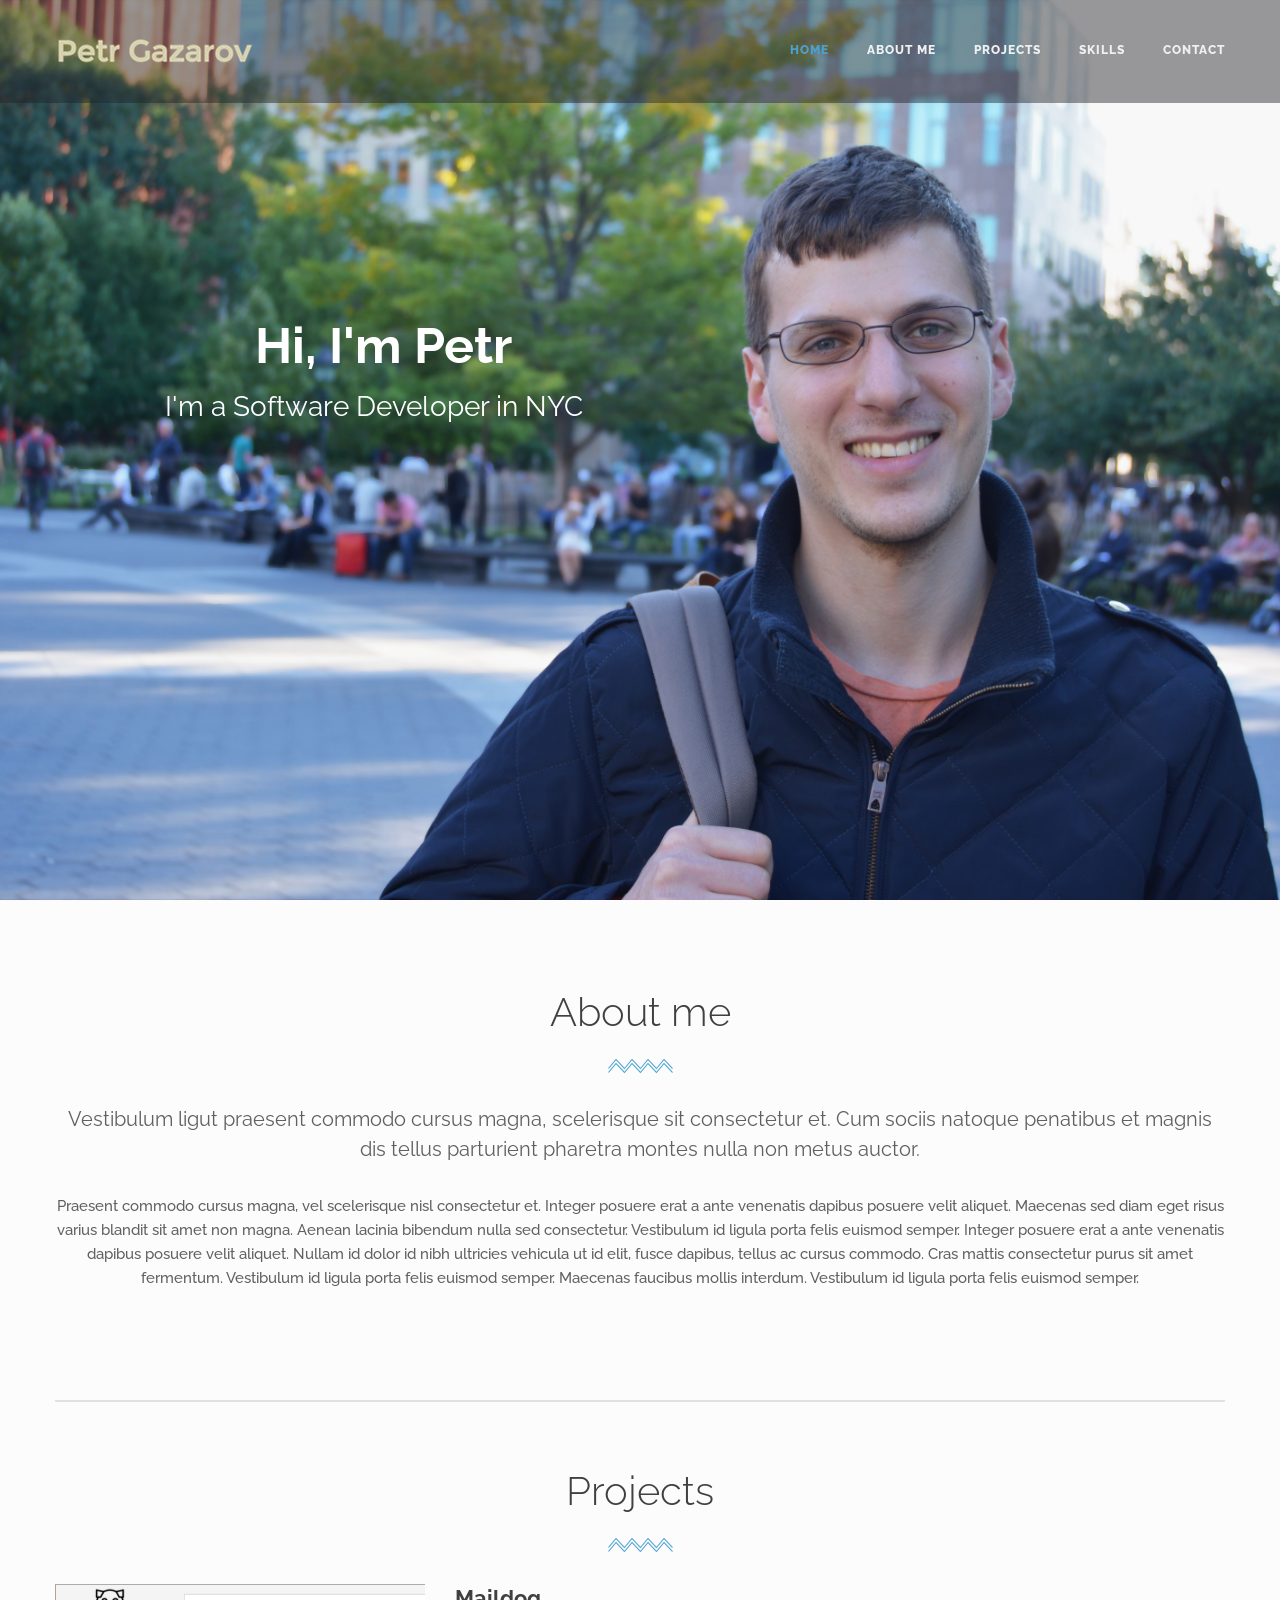
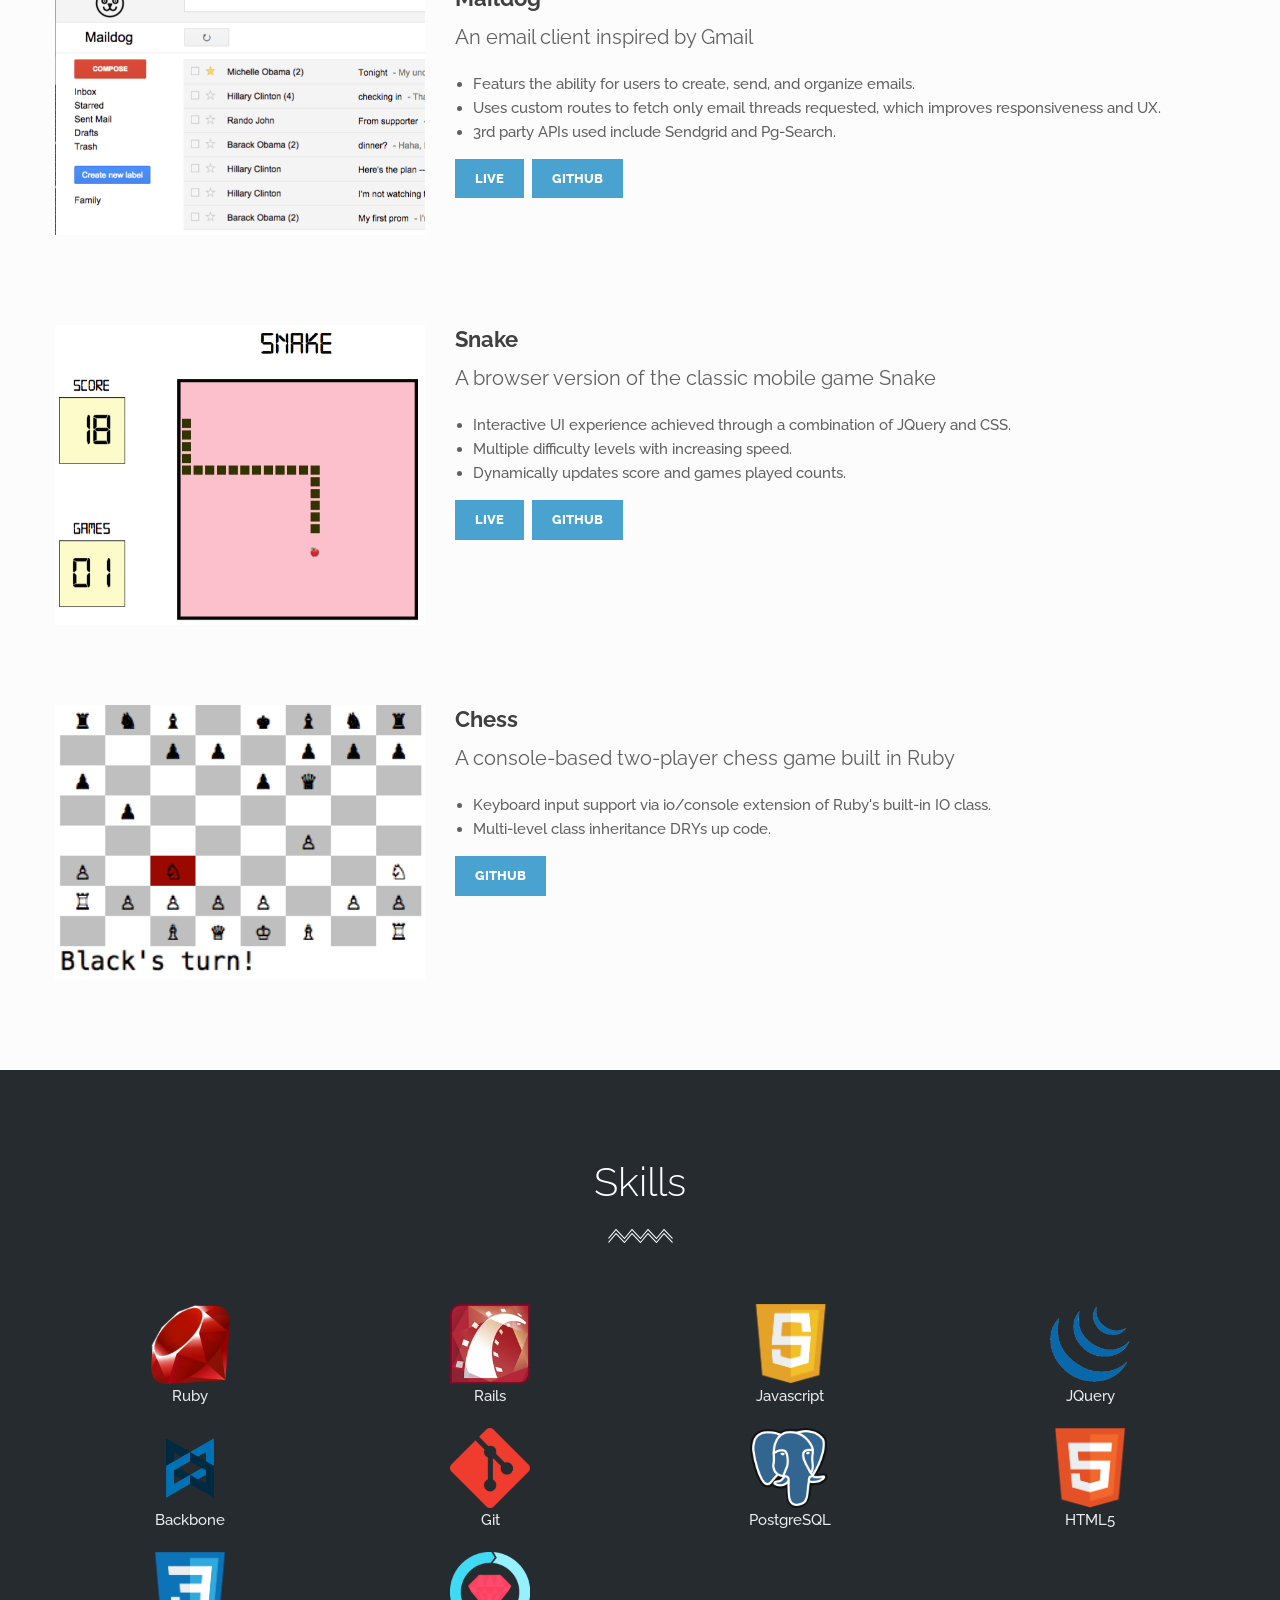
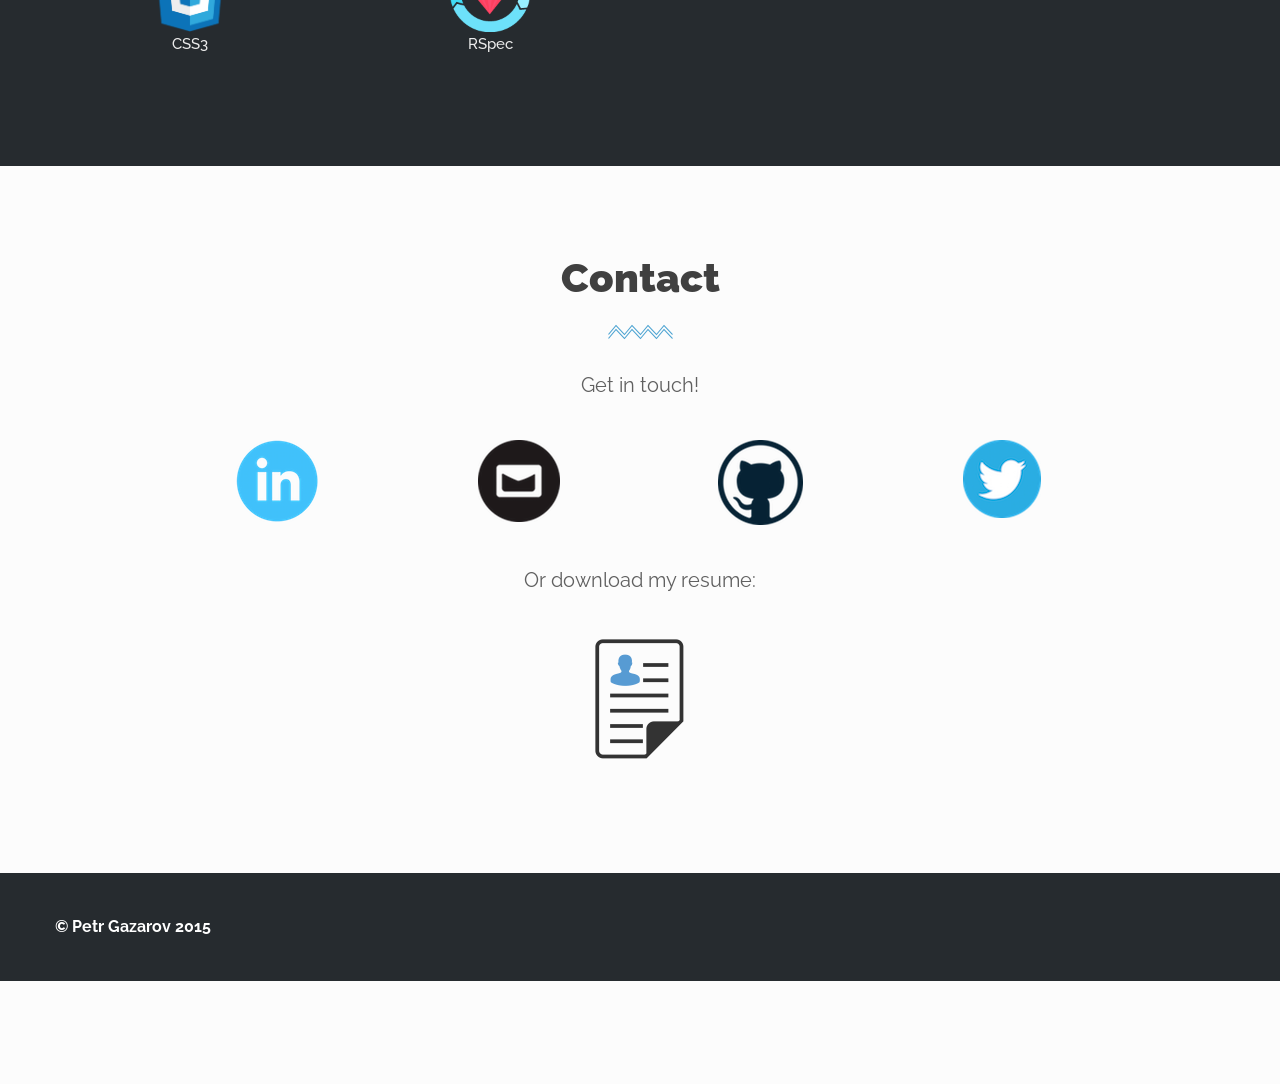
==== index.html @ 6b069b45 "add maildog screenshot" ====
<!DOCTYPE html>
<html lang="en">
<head>
<meta charset="utf-8">
<meta name="viewport" content="width=device-width, initial-scale=1.0">
<meta name="description" content="">
<meta name="author" content="">
<title>Petr Gazarov | Software Developer</title>
<!-- Bootstrap core CSS -->
<link href="style/css/bootstrap.min.css" rel="stylesheet">
<link href="style/css/plugins.css" rel="stylesheet">
<link href="style.css" rel="stylesheet">
<link href="style/css/color/blue.css" rel="stylesheet">
<link href='http://fonts.googleapis.com/css?family=Raleway:400,300,500,600,700,800,900' rel='stylesheet' type='text/css'>
<link href="style/type/icons.css" rel="stylesheet">

<link rel="icon" href="data:;base64,=">
<!-- HTML5 shim and Respond.js for IE8 support of HTML5 elements and media queries -->
<!-- WARNING: Respond.js doesn't work if you view the page via file:// -->
<!--[if lt IE 9]>
<script src="https://oss.maxcdn.com/html5shiv/3.7.2/html5shiv.min.js"></script>
<script src="https://oss.maxcdn.com/respond/1.4.2/respond.min.js"></script>
<![endif]-->
</head>
<body class="onepage">
<div class="body-wrapper">
  <nav class="yamm navbar navbar-default default" role="navigation">
    <div class="container">
      <div class="navbar-header">
        <div class="basic-wrapper"> <a class="btn responsive-menu" data-toggle="collapse" data-target=".navbar-collapse"><i></i></a>
          <div class="navbar-brand"> <a href="index.html"><img src="style/images/Petr-Gazarov-logo-3.png" alt="" data-src="style/images/Petr-Gazarov-logo-3.png" data-ret="style/images/logo@2x.png" class="retina" /></a></div>
        </div>
        <!-- /.basic-wrapper -->
      </div>
      <!-- /.navbar-header -->
      <div class="collapse navbar-collapse">
        <ul class="nav navbar-nav">
          <li class="current"><a href="#home">Home</a></li>
          <li><a href="#about">About me</a></li>
          <li><a href="#projects">Projects</a></li>
          <li><a href="#skills">Skills</a></li>
          <li><a href="#contact">Contact</a></li>
        </ul>
        <!-- /.navbar-nav -->
      </div>
      <!-- /.navbar-collapse -->
    </div>
    <!-- /.container -->
  </nav>
  <!-- /.navbar -->

  <section id="home">
    <div class="light-wrapper">
	    <div class="tp-fullscreen-container revolution">
	      <div class="tp-fullscreen">
	        <ul>
	          <li data-transition="fade"> <img src="style/images/petr-nocrop.jpg"  alt="" data-bgposition="center top" data-bgfit="cover" data-bgrepeat="no-repeat" />
	            <h1 class="tp-caption main-title sfl petr-name" data-x="200" data-y="243" data-speed="600" data-start="500" data-endspeed="100" data-easing="Sine.easeOut">Hi, I'm Petr</h1>
	            <div class="tp-caption lead sfl text-center petr-software-developer" data-x="110" data-y="317" data-speed="600" data-start="1000" data-endspeed="100" data-easing="Sine.easeOut">I'm a Software Developer in NYC</div>
	          </li>
          </li>

	        </ul>
	        <div class="tp-bannertimer tp-bottom"></div>
	      </div>
	      <!-- /.tp-fullscreen-container -->
	    </div>
	    <!-- /.revolution -->
	  </div>
	  <!--/.light-wrapper -->
  </section>
  <!--/#home -->

  <section id="about">
    <div class="light-wrapper">
      <div class="container inner">
        <h3 class="main-title text-center">About me</h3>

        <!-- <div class="row"> -->
          <!-- <div class="col-sm-3">
            <figure><img src="style/images/art/ceo.jpg" alt="" /></figure>
          </div> -->
          <!-- /column -->
          <!-- <div class="col-sm-9 petr-about"> -->
            <p class="lead text-center"> Vestibulum ligut praesent commodo cursus magna, scelerisque  sit consectetur et. Cum sociis natoque penatibus et magnis dis tellus parturient pharetra montes nulla non metus auctor.</p>
            <div class="divide10"></div>
            <p class='text-center'>Praesent commodo cursus magna, vel scelerisque nisl consectetur et. Integer posuere erat a ante venenatis dapibus posuere velit aliquet. Maecenas sed diam eget risus varius blandit sit amet non magna. Aenean lacinia bibendum nulla sed consectetur. Vestibulum id ligula porta felis euismod semper. Integer posuere erat a ante venenatis dapibus posuere velit aliquet. Nullam id dolor id nibh ultricies vehicula ut id elit, fusce dapibus, tellus ac cursus commodo. Cras mattis consectetur purus sit amet fermentum. Vestibulum id ligula porta felis euismod semper. Maecenas faucibus mollis interdum. Vestibulum id ligula porta felis euismod semper.</p>
          <!-- </div> -->
          <!-- /column -->
        <!-- </div> -->
        <!-- /.row -->
        <div class="clearfix"></div>
        <hr class='after-about-separator'/>
      </div>
      <!--/.container -->
    </div>
    <!--/.light-wrapper -->
  </section>
  <!--/#about -->

  <section id="projects">
    <div class="light-wrapper">
      <div class="container inner less-top-padding-container">
        <h3 class="main-title text-center ">Projects</h3>

        <div class="light-wrapper">
          <div class="container inner projects-contents">
            <div class="row">
              <div class="col-sm-4">
                <figure><img src="style/images/maildog.png" alt="" /> </figure>
              </div>
              <!-- /column -->
              <div class="col-sm-8">
                <h2>Maildog</h2>
                <p class='lead'>An email client inspired by Gmail</p>
                <ul>
                  <li>Featurs the ability for users to create, send, and organize emails.</li>
                  <li>Uses custom routes to fetch only email threads requested, which improves responsiveness and UX.</li>
                  <li>3rd party APIs used include Sendgrid and Pg-Search.</li>
                </ul>
                <a href="http://www.maildog.xyz/" class="btn live-github-button">Live</a>
                <a href="https://github.com/petrgazarov/Maildog" class="btn live-github-button">Github</a>
              </div>
            </div>
              <!-- /column -->
            </div>
            <!-- /.row -->
            <div class="row">
              <div class="col-sm-4">
                <figure><img src="style/images/snake.png" alt="" /> </figure>
              </div>
              <!-- /column -->
              <div class="col-sm-8">
                <h2>Snake</h2>
                <p class='lead'>A browser version of the classic mobile game Snake</p>
                <ul>
                  <li>Interactive UI experience achieved through a combination of JQuery and CSS.</li>
                  <li>Multiple difficulty levels with increasing speed.</li>
                  <li>Dynamically updates score and games played counts.</li>
                </ul>
                <a href="http://petrgazarov.github.io/Snake/" class="btn">Live</a>
              <a href="http://petrgazarov/Snake" class="btn">Github</a>
             </div>
              <!-- /column -->
           </div>
            <!-- /.row -->
            <div class="divide80"></div>

            <div class="row">
              <div class="col-sm-4">
                <figure><img src="style/images/chess-focus.png" alt="" /></figure>
              </div>
              <!-- /column -->
              <div class="col-sm-8">
                <h2>Chess</h2>
                <p class='lead'>A console-based two-player chess game built in Ruby</p>
                <ul>
                  <li>Keyboard input support via io/console extension of Ruby's built-in IO class.</li>
                  <li>Multi-level class inheritance DRYs up code.</li>
                </ul>
                <a href="https://github.com/petrgazarov/Chess" class="btn">Github</a> </div>
              <!-- /column -->
            </div>
            <!-- /.row -->
          </div>
          <!-- /.container -->
        </div>
        <!-- /.dark-wrapper -->
      </div>
      <!--/.container -->
    </div>
    <!--/.light-wrapper -->
  </section>
  <!--/#services -->

  <div class="inverse-wrapper" id='skills'>
    <div class="container inner">
      <h3 class="main-title text-center">Skills</h3>
      <div class="divide30"></div>

        <div class="row text-center facts">
          <div class="col-sm-3 wow fadeIn" data-wow-duration="1s" data-wow-delay="0.1s">
            <i class="i-ruby"></i>
            <p>Ruby</p>
          </div>
          <!--/column -->
          <div class="col-sm-3 wow fadeIn" data-wow-duration="1s" data-wow-delay="0.1s">
            <i class="i-rails"></i>
            <p>Rails</p>
          </div>
          <!--/column -->
          <div class="col-sm-3 wow fadeIn" data-wow-duration="1s" data-wow-delay="0.1s">
            <i class="i-javascript"></i>
            <p>Javascript</p>
          </div>
          <!--/column -->
          <div class="col-sm-3 wow fadeIn" data-wow-duration="1s" data-wow-delay="0.1s">
            <i class="i-jquery"></i>
            <p>JQuery</p>
          </div>
          <!--/column -->
          <div class="col-sm-3 wow fadeIn" data-wow-duration="1s" data-wow-delay="0.3s">
            <i class="i-backbone"></i>
            <p>Backbone</p>
          </div>
          <!--/column -->
          <div class="col-sm-3 wow fadeIn" data-wow-duration="1s" data-wow-delay="0.3s">
            <i class="i-git"></i>
            <p>Git</p>
          </div>
          <!--/column -->
          <div class="col-sm-3 wow fadeIn" data-wow-duration="1s" data-wow-delay="0.3s">
            <i class="i-postgresql"></i>
            <p>PostgreSQL</p>
          </div>
          <!--/column -->
          <div class="col-sm-3 wow fadeIn" data-wow-duration="1s" data-wow-delay="0.3s">
            <i class="i-html5"></i>
            <p>HTML5</p>
          </div>
          <!--/column -->
          <div class="col-sm-3 wow fadeIn" data-wow-duration="1s" data-wow-delay="0.4s">
            <i class="i-css"></i>
            <p>CSS3</p>
          </div>
          <!--/column -->
          <div class="col-sm-3 wow fadeIn" data-wow-duration="1s" data-wow-delay="0.4s">
            <i class="i-rspec"></i>
            <p>RSpec</p>
          </div>
          <!--/column -->
        </div>
        <!--/.row -->
      </div>
    </div>
  </div>

  <section id="contact">
    <div class="light-wrapper">
      <div class="container inner">
        <div class="thin">
          <h3 class="main-title text-center"><strong>Contact</h3>
          <p class="lead text-center">Get in touch!</p>
          <div class="divide20"></div>
          <div class="row text-center text-boxes">
            <div class="col-sm-3 wow fadeInUp" data-wow-duration="1s" data-wow-delay="0.1s">
              <div class="icon bm20 petr-contact-icon"><a href='https://www.linkedin.com/pub/petr-gazarov/71/2a2/550'> <img src="style/images/linkedin.png" data-src="style/images/linkedin.png" data-ret="style/images/linkedin.png" class="retina" alt="" /> </a></div>
            </div>
            <!--/column -->
            <div class="col-sm-3 wow fadeInUp" data-wow-duration="1s" data-wow-delay="0.2s">
              <div class="icon bm20 petr-contact-icon"><a href='mailto:petrgazarov@gmail.com'> <img src="style/images/email.png" data-src="style/images/email.png" data-ret="style/images/email.png" class="retina" alt="" /> </a></div>
            </div>
            <!--/column -->
            <div class="col-sm-3 wow fadeInUp" data-wow-duration="1s" data-wow-delay="0.3s">
              <div class="icon bm20 petr-contact-icon"><a href='https://github.com/petrgazarov'> <img src="style/images/github.png" data-src="style/images/github.png" data-ret="style/images/github.png" class="retina" alt="" /> </a></div>
            </div>
            <!--/column -->
            <div class="col-sm-3 wow fadeInUp" data-wow-duration="1s" data-wow-delay="0.4s">
              <div class="icon bm20 petr-contact-icon"><a href='https://twitter.com/PetrGazarov'> <img src="style/images/twitter.png" data-src="style/images/twitter.png" data-ret="style/images/twitter.png" class="retina" alt="" /> </a></div>
            </div>
            <!--/column -->
          </div>
          <!--/.steps -->
          <div class="divide20"></div>
          <p class="lead text-center">Or download my resume:</p>
          <div class="divide20"></div>
          <div class="text-center wow fadeInUp" data-wow-duration="1s" data-wow-delay="0.5s">
            <div class="icon bm20 petr-contact-icon"> <img src="style/images/resume-icon.png" data-src="style/images/resume-icon.png" data-ret="style/images/resume-icon.png" class="retina" alt="" /> </div>
          </div>
       </div>
    </div>
    <!--/.light-wrapper -->
  </section>
  <!--/#contact -->
  <footer class="footer inverse-wrapper">
    <div class="container inner petr-footer">
      <h4>© Petr Gazarov 2015</h4
      <!-- .container -->
    </div>
    <!-- .sub-footer -->
  </footer>
  <!-- /footer -->



</div>
<!--/.body-wrapper -->
<script src="style/js/jquery.min.js"></script>
<script src="style/js/bootstrap.min.js"></script>
<script src="style/js/plugins.js"></script>
<script src="style/js/jquery.themepunch.tools.min.js"></script>
<script src="style/js/scripts.js"></script>
</body>
</html>
---- style.css ----
/*-------------------------------------------------------------------------------------
Theme Name:	Kwoon
Theme URI: 	http://themes.iki-bir.com/kwoon
Version:	1.2.1
Author:		elemis
-------------------------------------------------------------------------------------*/
/*-------------------------------------------------------------------------------------
[TABLE OF CONTENTS]

	00. RESET
	01. GENERAL
	02. BUTTON
	03. HEADER
	04. MEGA MENU
	05. STICKY NAVBAR
	06. BOXES
	07. REVOLUTION SLIDER
	08. STEPS
	09. FEATURES
	10. FACTS
	11. PROCESS
	12. OWL CAROUSEL
	13. BLOG
	14. WIDGETS
	15. TESTIMONIALS
	16. PORTFOLIO
	17. THUMBNAIL OVERLAY
	18. BASIC GALLERY
	19. PRICING & TABLES
	20. PROGRESS BAR
	21. TABS
	22. ACCORDION / TOGGLE
	23. TOOLTIP
	24. PARALLAX
	25. FORMS
	26. COMMENTS
	27. MAILCHIMP / NEWSLETTER
	28. SOCIAL ICONS
	29. MODAL
	30. COUNTDOWN
	31. FANCYBOX
	32. DIVIDERS
	33. FONT ICON PAGES
	34. RESPONSIVE

	font-family: 'Raleway', sans-serif;
	text: #606060
	hover: #4aa2d1
	headings: #404040
	meta: #9a9a9a
	light-wrapper background: #fcfcfc
	dark-wrapper background: #f3f3f3
	inverse-wrapper background: #262b2f

-------------------------------------------------------------------------------------*/
/*-----------------------------------------------------------------------------------*/
/*	00. RESET
/*-----------------------------------------------------------------------------------*/
*,
*:before,
*:after {
    -webkit-box-sizing: border-box;
    -moz-box-sizing: border-box;
    box-sizing: border-box;
}
:focus {
    outline: 0 !important
}
.fit-vids-style {
    display: none
}
figure {
    margin: 0;
    padding: 0;
}
figure img {
    height: auto;
    width: 100%;
    max-width: 100%;
}
iframe {
    border: none
}
::selection {
    background: #fefac7; /* Safari */
    color: #2f2f2f;
}
::-moz-selection {
    background: #fefac7; /* Firefox */
    color: #2f2f2f;
}
@-webkit-keyframes rotation {
	from {
	    -webkit-transform: rotate(0deg)
	}
	to {
	    -webkit-transform: rotate(359deg)
	}
}
@-moz-keyframes rotation {
	from {
	    -moz-transform: rotate(0deg)
	}
	to {
	    -moz-transform: rotate(359deg)
	}
}
@-o-keyframes rotation {
	from {
	    -o-transform: rotate(0deg)
	}
	to {
	    -o-transform: rotate(359deg)
	}
}
@keyframes rotation {
	from {
	    transform: rotate(0deg)
	}
	to {
	    transform: rotate(359deg)
	}
}
#preloader {
    position: fixed;
    top: 0;
    left: 0;
    right: 0;
    bottom: 0;
    background-color: #FFF;
    z-index: 9999999;
}
#status {
    width: 40px;
    height: 40px;
    position: absolute;
    left: 50%;
    top: 50%;
    margin: -20px 0 0 -20px;
}
.spinner {
    height: 40px;
    width: 40px;
    position: relative;
    -webkit-animation: rotation .8s infinite linear;
    -moz-animation: rotation .8s infinite linear;
    -o-animation: rotation .8s infinite linear;
    animation: rotation .8s infinite linear;
    border-left: 3px solid rgba(74,162,209,.15);
    border-right: 3px solid rgba(74,162,209,.15);
    border-bottom: 3px solid rgba(74,162,209,.15);
    border-top: 3px solid rgba(74,162,209,.8);
    border-radius: 100%;
}
/*-----------------------------------------------------------------------------------*/
/*	01. GENERAL
/*-----------------------------------------------------------------------------------*/
body {
    overflow-x: hidden;
    font-size: 15px;
    font-weight: 500;
    -webkit-font-smoothing: antialiased;
    -moz-osx-font-smoothing: grayscale;
    -webkit-text-size-adjust: 100%;
    color: #606060;
    font-family: 'Raleway', sans-serif;
}
.container {
    padding-right: 0;
    padding-left: 0;
}
body,
li,
address {
    line-height: 24px
}
input,
button,
select,
textarea {
    font-family: inherit;
    font-size: 15px;
    font-weight: normal;
}
p {
    margin: 0 0 20px
}
a {
    color: #4aa2d1;
    transition: all 200ms ease-in;
}
a:hover,
a:focus {
    color: #141618;
    text-decoration: none;
}
.nocolor {
    color: #606060
}
.nocolor:hover {
    color: #4aa2d1
}
h1,
h2,
h3,
h4,
h5,
h6 {
    font-family: inherit;
    margin-top: 0;
    color: #404040;
    margin-bottom: 10px;
    font-weight: 700;
}
h2 {
    font-size: 22px;
    line-height: 28px;
}
h3 {
    font-size: 18px
}
h4 {
    font-size: 16px
}
h5 {
    font-size: 14px;
    line-height: 18px;
}
.post-title a {
    color: #434343
}
.post-title a:hover {
    color: #4aa2d1
}
h1.post-title,
h2.post-title {
    font-size: 20px;
    line-height: 26px;
}
.main-title {
    font-weight: 300;
    font-size: 40px;
    margin-bottom: 30px;
    text-transform: none;
}
.main-title strong {
    font-weight: 900
}
.main-title.text-center:after {
    font-family: 'elemis';
    content: "\e600";
    display: block;
    color: #4aa2d1;
    font-size: 14px;
    margin-top: 25px;
    font-weight: normal;
}
.main-title.no-line:after {
    display: none !important
}
.secondary-title {
    font-size: 20px;
    font-weight: 800;
    margin-bottom: 20px;
}
.lead {
    font-size: 20px;
    line-height: 30px;
    font-weight: normal;
}
.page-title h1 {
    font-weight: 400;
    font-size: 30px;
    margin-bottom: 0;
}
.page-title h1.pull-left {
    margin-top: 6px
}
.page-title.bg {
	background: url(style/images/art/page-title.jpg) no-repeat center center;
    -webkit-background-size: cover;
    background-size: cover;
}
.inner {
    padding-top: 90px;
    padding-bottom: 90px;
}
.page-title .inner {
    padding-top: 40px;
    padding-bottom: 40px;
}
.light-wrapper,
body {
    background: #fcfcfc
}
.dark-wrapper {
    background: #f3f3f3
}
.inverse-wrapper {
    background: #262b2f;
    color: #ECECEC;
    position: relative;
}
.no-bg {
	background: none !important;
}
.inverse-wrapper h1,
.inverse-wrapper h2,
.inverse-wrapper h3,
.inverse-wrapper h4,
.inverse-wrapper h5,
.inverse-wrapper h6 {
    color: #FFF
}
.inverse-wrapper .main-title.text-center:after {
    color: inherit
}
ul {
    padding: 0 0 0 18px
}
ol {
    padding: 0 0 0 20px
}
ul,
ol {
    margin-bottom: 15px
}
ul.circled {
    padding: 0;
    list-style: none;
}
ul.circled li:before {
    content: '●';
    margin-right: 10px;
    font-weight: normal;
    vertical-align: top;
    display: inline-block;
    color: #4aa2d1;
    font-size: 11px;
}
hr {
    border: 0;
    padding: 0;
    margin: 0;
    border-bottom: 2px solid #e1e1e1;
    padding-top: 90px;
    margin-bottom: 90px;
}
.thin {
    width: 80%;
    margin: 0 auto;
}
.thin2 {
    width: 70%;
    margin: 0 auto;
}
.meta span:before {
    content: "|";
    padding: 0 10px;
}
.meta span:first-child:before {
    display: none
}
.meta,
.more {
    color: #9a9a9a;
    font-size: 12px;
    font-weight: 500;
    text-transform: uppercase;
}
.meta a,
.more {
    color: #9a9a9a;
    text-transform: uppercase;
}
.meta a:hover,
.more:hover {
    color: #4aa2d1
}
.meta.price {
	font-size: 16px;
	font-weight: 600;
}
.meta.price ins {
	text-decoration: none;
}
.meta.price del {
	color: #9a9a9a;
}
.more {
    display: inline-block;
    margin-bottom: 15px;
}
.more:after {
    content: "→";
    padding-left: 5px;
    display: inline-block;
}
.badge {
	background: #4aa2d1;
	width: 45px;
	height: 45px;
	max-width: 45px;
	max-height: 45px;
	border-radius: 100%;
	z-index: 3;
	display: table;
}
.badge span {
	vertical-align: middle;
	display: table-cell;
	text-transform: uppercase;
	font-size: 11px;
}
.item figure {
	position: relative;
}
.item figure .badge {
	position: absolute;
	top: 10px;
	right: 10px;
}
.badge.blue {
    background: #67b7d4
}
.badge.pink {
    background: #ef6578
}
.badge.green {
    background: #53cfc2
}
.badge.yellow {
    background: #f5ae56
}
.caption-overlay {
	position: relative;
}
.caption-overlay .caption {
	position: absolute;
	padding: 0;
	width: 100%;
	pointer-events: none;
}
.caption-overlay .caption.top-right {
	top: 20px;
	right: 20px;
}
.caption-overlay .caption.bottom-right {
	bottom: 10px;
	right: 20px;
	text-align: right;
}
.caption-overlay .caption.bottom-left {
	bottom: 10px;
	left: 20px;
}
.caption-overlay .caption.top-left {
	top: 20px;
	left: 20px;
}
.caption-overlay .caption.text-center {
	bottom: 50px;
	left: 0;
}
.caption-overlay .caption .btn {
	margin: 0;
}
.caption-overlay .caption .main-title {
	font-size: 21px;
	display: inline-block;
	margin: 0 0 10px 0;
}
.caption-overlay .caption .dark-layer {
	background: rgba(31,33,36,0.6);
    padding: 10px;
    color: #FFF;
}
.caption-overlay .caption .light-layer {
	background: rgba(255,255,255,0.8);
    padding: 10px;
    color: #404040
}
blockquote {
    border: 0;
    padding: 0;
    margin: 0;
    font-size: 15px;
    line-height: 26px;
    font-weight: normal;
}
blockquote.box {
    text-align: left
}
footer a {
    color: inherit
}
footer a:hover {
    color: #4aa2d1 !important
}
footer [class*="col-"] .widget {
    margin-top: 35px
}
footer [class*="col-"] .widget:first-child {
    margin-top: 0
}
footer ul.tag-list li a {
    color: #e3e3e3;
    background: #242426;
}
.contact-info {
    margin: 0;
    padding: 0;
    list-style: none;
}
.contact-info i {
    margin-right: 7px;
    color: #e3e3e3;
}
footer ul.circled li:before {
    color: #e3e3e3
}
.sub-footer {
    background: #21262a;
    padding: 35px 0;
}
.sub-footer p {
    padding: 0;
    margin: 3px 0 0 0;
}
#map {
    height: 400px
}
#map.small {
    height: 300px
}
.dropcap {
    font-weight: 800;
    display: block;
    float: left;
    font-size: 49px;
    padding: 0;
    margin: 0;
    margin: 12px 8px 0 0;
    text-transform: uppercase;
}
.label {
    padding: .3em .65em .3em .65em;
    text-transform: uppercase;
    font-weight: 800;
}
.main-title .label {
	font-size: 10px;
	vertical-align: super;
}
.navbar .label {
	vertical-align: middle;
	font-size: 8px;
	padding: .3em .6em .3em .65em;
}
.row-no-padding {
    margin-left: 0 !important;
    margin-right: 0 !important;
}
.row-no-padding [class*="col-"] {
    padding-left: 0 !important;
    padding-right: 0 !important;
}
.col-image {
  padding: 0px;
  position: relative;
}
.col-image .bg-wrapper {
  overflow: hidden;
  position: absolute;
  height: 100%;
  padding: 0px;
  top: 0px;
}
.col-image .col-inner {
  padding-top: 90px;
  padding-bottom: 90px;
}
.bg-holder {
  position: absolute;
  top: 0px;
  left: 0px;
  width: 100%;
  height: 100%;
  background-size: cover !important;
  background-position: center center !important;
}
/*-----------------------------------------------------------------------------------*/
/*	02. BUTTON
/*-----------------------------------------------------------------------------------*/
.btn,
.vanilla-form label.custom-select span {
    color: #FFF !important;
    background: #4aa2d1;
    border: 0;
    margin-bottom: 10px;
    margin-right: 4px;
    font-size: 13px;
    padding: 11px 20px 10px 20px;
    font-weight: 800;
    text-shadow: none;
    text-transform: uppercase;
    transition: all 200ms ease-in;
    box-shadow: none;
    border-radius: 0;
    display: inline-block;
}
.btn.btn-square {
    padding: 8px 11px 7px !important
}
.post-navigation .btn.btn-square {
    padding: 11px 13px 10px !important;
    margin: 0;
}
.btn-load-more + .btn-load-more {
    display: none
}
.btn-icon i {
	margin-right: 5px;
}
.fixed-width {
    width: 170px
}
.text-center .btn {
    margin: 0 4px
}
.btn-border {
    background: none !important;
    border: 2px solid #ececec;
}
.btn-border.dark {
    border: 2px solid #606060;
}
.btn.btn-aqua {
    background: #28b8d8
}
.btn.btn-blue {
    background: #4aa2d1
}
.btn.btn-green {
    background: #1abb9c
}
.btn.btn-lime {
    background: #b3c64b
}
.btn.btn-red {
    background: #e8554e
}
.btn.btn-orange {
    background: #ee7757
}
.btn.btn-yellow {
    background: #f5c41a
}
.btn.btn-purple {
    background: #9b59b6
}
.btn.btn-pink {
    background: #d487be
}
.btn.btn-navy {
    background: #34495e
}
.btn.btn-gray {
    background: #95a5a6
}
.btn.btn-brown {
    background: #937c6b
}
.btn.btn-mint {
    background: #61bcb6
}
.btn.btn-rose {
    background: #f56a7d
}
.btn:hover,
.btn:focus,
.btn:active,
.btn.active,
.pagination ul > li > a:hover,
.pagination ul > li > a:focus,
.pagination ul > .active > a,
.pagination ul > .active > span {
    background: #358dbc;
    transition: all 200ms ease-in;
    box-shadow: none;
}
.btn-border:hover,
.btn-border:focus,
.btn-border:active,
.btn-border.active {
    background: #ececec !important;
    color: #434343 !important;
}
.btn-border.dark:hover,
.btn-border.dark:focus,
.btn-border.dark:active,
.btn-border.dark.active {
    background: #606060 !important;
    color: #FFF !important;
}
.btn-aqua:hover,
.btn-aqua:focus,
.btn-aqua:active,
.btn-aqua.active {
    background: #00a1c4 !important
}
.btn-blue:hover,
.btn-blue:focus,
.btn-blue:active,
.btn-blue.active {
    background: #358dbc !important
}
.btn-green:hover,
.btn-green:focus,
.btn-green:active,
.btn-green.active {
    background: #17a78b !important
}
.btn-lime:hover,
.btn-lime:focus,
.btn-lime:active,
.btn-lime.active {
    background: #9cae39 !important
}
.btn-red:hover,
.btn-red:focus,
.btn-red:active,
.btn-red.active {
    background: #cf4c45 !important
}
.btn-orange:hover,
.btn-orange:focus,
.btn-orange:active,
.btn-orange.active {
    background: #d96c4f !important
}
.btn-yellow:hover,
.btn-yellow:focus,
.btn-yellow:active,
.btn-yellow.active {
    background: #f0ba00 !important
}
.btn-purple:hover,
.btn-purple:focus,
.btn-purple:active,
.btn-purple.active {
    background: #8a4fa2 !important
}
.btn-pink:hover,
.btn-pink:focus,
.btn-pink:active,
.btn-pink.active {
    background: #bd78a9 !important
}
.btn-navy:hover,
.btn-navy:focus,
.btn-navy:active,
.btn-navy.active {
    background: #2c3e50 !important
}
.btn-gray:hover,
.btn-gray:focus,
.btn-gray:active,
.btn-gray.active {
    background: #859394 !important
}
.btn-brown:hover,
.btn-brown:focus,
.btn-brown:active,
.btn-brown.active {
    background: #7c6655 !important
}
.btn-mint:hover,
.btn-mint:focus,
.btn-mint:active,
.btn-mint.active {
    background: #4daaa4 !important
}
.btn-rose:hover,
.btn-rose:focus,
.btn-rose:active,
.btn-rose.active {
    background: #e3586b !important
}
.share-links ul li .btn {
    margin: 0
}
.share-links .share-facebook {
    background: #3d5b9b
}
.share-links .share-facebook:hover {
    background: #334c8e !important
}
.share-links .share-twitter {
    background: #5aa8cd
}
.share-links .share-twitter:hover {
    background: #499ac8 !important
}
.share-links .share-google-plus {
    background: #3b3b3b
}
.share-links .share-google-plus:hover {
    background: #2e2e2e !important
}
.share-links .share-pinterest {
    background: #c53942
}
.share-links .share-pinterest:hover {
    background: #bc2d32 !important
}
.share-links .share-linkedin {
    background: #3daccf
}
.share-links .share-linkedin:hover {
    background: #3699b8 !important
}
/*-----------------------------------------------------------------------------------*/
/*	03. HEADER
/*-----------------------------------------------------------------------------------*/
.navbar {
    z-index: 9998;
    border: 0;
    border-radius: 0;
    min-height: inherit;
    width: 100%;
    position: fixed;
    top: 0;
    left: 0;
    padding: 0;
    margin: 0;
    background: rgba(31,33,36,0.45);
    box-shadow: none;
}
.navbar.light {
	background: rgba(255,255,255,0.85);
}
.no-intro-img .navbar {
    background: #1f2124;
}
.navbar.solid,
.navbar.no-opacity {
	background: #1f2124;
}
.no-intro-img .navbar.light,
.navbar.solid.light,
.navbar.no-opacity.light {
	background: rgba(255,255,255,1);
}
.navbar.centered {
	background: #fcfcfc;
}
.navbar.centered .navbar-collapse {
	background: #1f2124;
}
.navbar.light {
	box-shadow: 0 1px 0 rgba(0,0,0,0.1) !important;
}
.container>.navbar-header {
    margin-left: 0 !important;
    margin-right: 0 !important;
}
.landing-page .navbar-header {
	width: 100%;
}
.navbar .navbar-brand {
    padding: 0;
    height: auto;
    transition: all 200ms ease-in;
    position: relative;
    box-shadow: none;
    float: left;
    margin: 36px 0 !important;
}
.navbar .navbar-brand a {
    transition: none
}
.navbar .navbar-collapse {
    padding-right: 0;
    padding-left: 0;
    float: right;
    box-shadow: none !important;
    border: 0 !important;
}
.navbar .navbar-nav > li {
    margin: 0 0 0 38px
}
.navbar .navbar-nav > li > a {
    padding: 40px 0px;
    font-size: 12px;
    font-weight: 800;
    letter-spacing: 1px;
    text-transform: uppercase;
    color: #f0f0f0 !important;
}
.navbar .dropdown-menu {
    padding: 0;
    margin: 0;
    min-width: 150px;
    border: none;
    background: none;
    -webkit-border-radius: 0;
    -moz-border-radius: 0;
    border-radius: 0;
    -webkit-box-shadow: none;
    -moz-box-shadow: none;
    box-shadow: none;
    border-top: 1px solid #2e3033;
}
.navbar .dropdown-menu:not(.yamm-dropdown-menu) li {
    background: rgba(31,33,36,1);
    border: none;
    border-top: 1px solid rgba(255,255,255,0.07);
}
.navbar.solid .dropdown-menu:not(.yamm-dropdown-menu) li,
.navbar.no-opacity .dropdown-menu:not(.yamm-dropdown-menu) li {
    background: #1f2124;
}
.navbar .dropdown-menu li:first-child {
    border: none
}
.navbar .dropdown-menu:not(.yamm-dropdown-menu) li a {
    background: none;
    border: none;
    color: #FFF !important;
    padding: 15px 20px 16px;
    letter-spacing: 1px;
    line-height: 1;
    font-size: 11px;
    font-weight: 800;
    text-transform: uppercase;
}
.navbar .navbar-nav > li > a:focus,
.navbar .nav > li > a:hover,
.navbar .nav > li.current > a {
    background: none;
    color: #4aa2d1 !important;
}
.navbar .dropdown-menu li a:hover,
.navbar .dropdown-menu li a.active {
    padding: 15px 20px 16px;
    filter: none;
    line-height: 1;
    color: #4aa2d1 !important;
}
.navbar .nav .open > a,
.navbar .nav .open > a:hover,
.navbar .nav .open > a:focus {
    background: none;
    color: #4aa2d1;
}
.navbar .nav > li > .dropdown-menu:after {
    display: none
}
.navbar .dropdown-menu > li > a:hover,
.navbar .dropdown-menu > li > a:focus,
.navbar .dropdown-submenu:hover > a,
.navbar .dropdown-submenu:focus > a,
.navbar .dropdown-menu > .active > a,
.navbar .dropdown-menu > .active > a:hover,
.navbar .dropdown-menu > .active > a:focus {
    background: none;
    filter: progid:DXImageTransform.Microsoft.gradient(enabled = false);
    color: #4aa2d1
}
.caret {
    border-top: 4px solid
}
.navbar.fixed .dropdown-menu:not(.yamm-dropdown-menu) li {
    background: rgba(31,33,36,0.95)
}
.btn.responsive-menu {
    padding: 7px 0 0 0;
    width: 36px;
    height: 36px;
    margin: 0;
    display: none;
    text-align: center;
    font-size: 15px;
}
.btn.responsive-menu i {
    margin: 0
}
.btn.responsive-menu i:before {
    content: '\f0c9';
    font-family: 'fontello';
    display: inline-block;
    font-style: normal;
    font-weight: normal;
    margin-right: 0;
    text-align: center;
}
.btn.responsive-menu.opn i:before {
    content: '\e819'
}
.navbar .top-bar {
	border-bottom: 1px solid rgba(255,255,255,0.07);
	color: #ececec;
	display: none;
}
.navbar.light .top-bar {
	color: #606060;
}
.navbar .top-bar ul {
	margin: 0;
	padding: 0;
	list-style: none;
	border-left: 1px solid rgba(255,255,255,0.07);
}
.navbar .top-bar ul li {
	display: inline-block;
	border-right: 1px solid rgba(255,255,255,0.07);
	padding: 10px 15px;
	margin: 0;
}
.navbar.light .top-bar,
.navbar.light .top-bar ul,
.navbar.light .top-bar ul li {
	border-color: #e1e1e1;
}
.navbar .top-bar ul.social li {
	padding: 0;
}
.navbar .top-bar ul.social li a {
	padding: 9px 15px;
}
.navbar .top-bar a {
	color: inherit;
}
.navbar .top-bar a:hover {
	color: #4aa2d1;
}
.navbar .social {
	margin: 35px 0 0 0;
}
.navbar ul li a .label {
	margin-left: 5px;
}
.navbar li.menu-icon a i.btn-border {
	padding: 8px 10px;
	font-size: 14px;
}
.navbar li.menu-icon span {
	display: none;
}
/*-----------------------------------------------------------------------------------*/
/*	04. MEGA MENU
/*-----------------------------------------------------------------------------------*/
.yamm .nav,
.yamm .dropup,
.yamm .dropdown,
.yamm .collapse {
    position: static
}
.yamm .navbar-inner,
.yamm .container {
    position: relative
}
.yamm .dropdown-menu {
    left: auto
}
.yamm .dropdown-menu > li {
    display: block
}
.yamm .yamm-dropdown-menu li {
    border: 0;
    padding: 2px 0;
    background: none;
}
.yamm .yamm-dropdown-menu li a {
    padding: 0
}
.yamm .yamm-dropdown-menu li a:hover {
    padding: 0
}
.yamm .nav.pull-right .dropdown-menu {
    right: 0
}
.yamm .yamm-content {
    margin-top: -2px;
    padding: 30px;
    *zoom: 1;
    color: #ececec;
    background: rgba(31,33,36,1);
}
.navbar.solid.yamm:not(.fixed) .yamm-content,
.navbar.no-opacity.yamm:not(.fixed) .yamm-content {
    background: #1f2124;
}
.navbar.fixed .yamm-content {
    background: rgba(31,33,36,0.95)
}
.yamm .yamm-content:before,
.yamm .yamm-content:after {
    display: table;
    content: "";
    line-height: 0;
}
.yamm .yamm-content:after {
    clear: both
}
.yamm.navbar .nav > li > .dropdown-menu:after,
.yamm.navbar .nav > li > .dropdown-menu:before {
    display: none
}
.yamm .yamm-content img {
    width: 100%
}
.yamm .yamm-content a {
    color: #ececec
}
.yamm .yamm-content h1,
.yamm .yamm-content h2,
.yamm .yamm-content h3,
.yamm .yamm-content h4,
.yamm .yamm-content h5,
.yamm .yamm-content h6 {
    color: #FFF
}
.yamm .yamm-content h4 {
    margin-bottom: 15px
}
.yamm .yamm-content a:hover {
    color: #4aa2d1
}
.yamm .dropdown.yamm-fullwidth .dropdown-menu {
    width: 100%;
    left: 0;
    right: 0;
}
/*-----------------------------------------------------------------------------------*/
/*	05. STICKY NAVBAR
/*-----------------------------------------------------------------------------------*/
.offset {
    display: block
}
.offset {
    padding-top: 100px
}
.offset2 {
    padding-top: 145px
}
.offset3 {
    padding-top: 159px
}
.navbar.default {
    width: 100%;
    position: absolute;
}
.navbar.fixed {
    position: fixed;
    padding: 0;
    margin: 0;
    width: 100%;
    background: rgba(31,33,36,0.95) !important;
    box-shadow: none;
}
.navbar.fixed.light {
    background: rgba(255,255,255,0.95) !important;
    box-shadow: 0 0px 2px rgba(0, 0, 0, 0.15);
}
.navbar.fixed .navbar-brand {
    padding: 0;
    margin: 20px 0 !important;
}
.navbar.fixed .top-bar {
	display: none;
}
/*-----------------------------------------------------------------------------------*/
/*	06. BOXES
/*-----------------------------------------------------------------------------------*/
.box {
    background: #fff;
    padding: 25px 30px;
    box-shadow: 0 2px 0 rgba(0, 0, 0, 0.08);
    transition: all 200ms ease-in;
}
.box.dark-layer {
    background: rgba(31,33,36,0.45);
    box-shadow: none;
}
.box.jumbo {
	padding: 70px;
	margin: 90px 0 20px;
}
.construction .logo {
	margin-bottom: 30px;
}
.box-color {
    padding: 35px 30px 10px 30px;
    color: #FFF !important;
}
.row-no-padding .box-color {
    padding-top: 65px;
    padding-bottom: 60px;
}
.box-color h4,
.box-color [class*="icon-"] {
    color: inherit
}
.box-color.blue {
    background: #67b7d4
}
.box-color.pink {
    background: #ef6578
}
.box-color.green {
    background: #53cfc2
}
.box-color.yellow {
    background: #f5ae56
}
.box-color::before,
.box-color::after {
    position: absolute;
    top: 10px;
    right: 25px;
    bottom: 10px;
    left: 25px;
    content: '';
    opacity: 0;
    -webkit-transition: opacity 0.5s, -webkit-transform 0.5s;
    transition: opacity 0.5s, transform 0.5s;
    pointer-events: none;
}
.row-no-padding .box-color::before,
.row-no-padding .box-color::after {
    right: 10px;
    left: 10px;
}
.box-color::before {
    border-top: 1px solid rgba(255,255,255,0.6);
    border-bottom: 1px solid rgba(255,255,255,0.6);
    -webkit-transform: scale(0,1);
    transform: scale(0,1);
}
.box-color::after {
    border-right: 1px solid rgba(255,255,255,0.6);
    border-left: 1px solid rgba(255,255,255,0.6);
    -webkit-transform: scale(1,0);
    transform: scale(1,0);
}
.box-color:hover::before,
.box-color:hover::after {
    opacity: 1;
    -webkit-transform: scale(1);
    transform: scale(1);
}
/*-----------------------------------------------------------------------------------*/
/*	07. REVOLUTION SLIDER
/*-----------------------------------------------------------------------------------*/
.tp-fullwidth-container,
.tp-fullscreen-container,
.tp-banner-container {
    width: 100% !important;
    position: relative;
    padding: 0;
}
.revolution {
    z-index: 998
}
.revolution ul {
    display: none;
    margin: 0;
    list-style: none;
}
.revolution .tp-caption {
    color: #FFF
}
.revolution .main-title {
    font-size: 50px
}
.revolution .lead {
    font-size: 28px
}
.revolution .dark-layer {
    background: rgba(31,33,36,0.6);
    padding: 20px;
}
.revolution .main-title.dark-layer {
    padding: 25px
}
.revolution .light-layer {
    background: rgba(255,255,255,0.6);
    padding: 20px;
    color: #404040 !important
}
.revolution .main-title.light-layer {
    padding: 25px
}
.tp-leftarrow.default,
.tp-rightarrow.default {
    z-index: 100;
    cursor: pointer;
    position: relative;
    top: 50% !important;
    -webkit-transition: all 200ms ease-in;
    -o-transition: all 200ms ease-in;
    -moz-transition: all 200ms ease-in;
    color: #f7f7f7;
    padding: 0;
    width: 45px;
    height: 80px;
    line-height: 77px;
    text-align: center;
    font-size: 25px;
    background: rgba(0,0,0,0.2);
}
.tparrows:before {
    font-family: 'budicon';
    font-style: normal;
    font-weight: normal;
    speak: none;
    display: inline-block;
    text-decoration: inherit;
    text-align: center;
    vertical-align: middle;
}
.tp-leftarrow.default:before {
    content: '\e00c';
    left: 0;
    margin-left: -5px;
}
.tp-rightarrow.default:before {
    content: '\e010';
    margin-right: -5px;
}
.tparrows:hover {
    background: rgba(0,0,0,0.3)
}
.tp-bullets {
    bottom: 30px !important
}
.tp-bullets.simplebullets.round .bullet {
    width: 12px;
    height: 12px;
    margin-left: 4px;
    -webkit-transition: all 200ms ease-in;
    -o-transition: all 200ms ease-in;
    -moz-transition: all 200ms ease-in;
    background: rgba(0,0,0,0.3);
}
.tp-bullets.simplebullets.round .bullet.selected,
.tp-bullets.simplebullets.round .bullet:hover {
    background: rgba(0,0,0,0.5)
}
.tp-bullets.hidebullets {
    -ms-filter: "progid:DXImageTransform.Microsoft.Alpha(Opacity=0)";
    -moz-opacity: 0;
    -khtml-opacity: 0;
    opacity: 0;
}
.tp-loader.spinner0 {
    background: none !important;
    height: 40px;
    width: 40px;
    -webkit-animation: rotation .8s infinite linear;
    -moz-animation: rotation .8s infinite linear;
    -o-animation: rotation .8s infinite linear;
    animation: rotation .8s infinite linear;
    border-left: 3px solid rgba(74,162,209,.15);
    border-right: 3px solid rgba(74,162,209,.15);
    border-bottom: 3px solid rgba(74,162,209,.15);
    border-top: 3px solid rgba(74,162,209,.8);
    border-radius: 100%;
    margin: -20px -20px;
    top: 50%;
    left: 50%;
    z-index: 1000;
    position: absolute;
    box-shadow: none;
    -webkit-box-shadow: none;
}
.tp-bannertimer {
    width: 100%;
    height: 10px;
    background: url(style/images/timer.png);
    position: absolute;
    z-index: 200;
}
.tp-dottedoverlay.twoxtwo {
	background: rgba(38,39,42,0.4);
}
/*-----------------------------------------------------------------------------------*/
/*	08. STEPS
/*-----------------------------------------------------------------------------------*/
.steps .icon {
    font-size: 45px;
    margin-bottom: 25px;
    color: #4aa2d1;
}
.steps {
    counter-reset: stepsNum
}
.steps i {
    color: inherit
}
.steps .steps-item {
    counter-increment: stepsNum;
    border: 2px solid #e1e1e1;
    padding: 50px 20px 25px;
    position: relative;
    transition: all 200ms ease-in;
    position: relative;
}
.steps .steps-item .number {
    background: #4aa2d1;
    color: #FFF;
    width: 46px;
    height: 46px;
    display: inline-block;
    vertical-align: middle;
    border-radius: 100%;
    position: absolute;
    top: -23px;
    left: 50%;
    margin-left: -23px;
    display: table;
}
.steps .steps-item .number:before {
    content: counter(stepsNum, lower-roman);
    font-size: 16px;
    line-height: 1;
    font-weight: 600;
    display: table-cell;
    vertical-align: middle;
}
.steps .steps-item:hover {
    border-color: #4aa2d1
}
.steps2 {
    counter-reset: steps2Num
}
.steps2 .steps-item {
    counter-increment: steps2Num
}
.steps2 .steps-item .number {
    position: absolute;
    top: 10px;
    left: 15px;
}
.steps2 .steps-item .number:before {
    content: counter(steps2Num);
    font-size: 20px;
    font-weight: bold;
    color: #e1e1e1;
}
.steps2 .icon {
    margin-bottom: 20px;
    height: 55px;
}
.steps2 .box {
    padding: 35px 30px 10px 30px !important
}
/*-----------------------------------------------------------------------------------*/
/*	09. FEATURES
/*-----------------------------------------------------------------------------------*/
.feature {
    padding: 0 0 0 60px;
    position: relative;
    margin-bottom: 40px;
}
.feature .icon {
    position: absolute;
    left: 0;
    color: #4aa2d1;
    font-size: 40px;
}
.feature.flat-icon {
    padding: 0 0 0 70px
}
/*-----------------------------------------------------------------------------------*/
/*	10. FACTS
/*-----------------------------------------------------------------------------------*/
.icon-large {
    font-size: 55px;
    margin-bottom: 20px;
    color: #4aa2d1;
}
.facts h2 {
    font-size: 35px
}
/*-----------------------------------------------------------------------------------*/
/*	11. PROCESS
/*-----------------------------------------------------------------------------------*/
.process .content {
    padding: 50px 50px 50px 130px;
    position: relative;
}
.process .content .icon {
    position: absolute;
    left: 50px;
}
.process .border-top {
    border-top: 2px solid #e1e1e1
}
.process .border-bottom {
    border-bottom: 2px solid #e1e1e1
}
.process .border-right {
    border-right: 2px solid #e1e1e1
}
.process .border-left {
    border-left: 2px solid #e1e1e1
}
.row-full-height {
    height: 100%
}
.row-same-height {
    display: table;
    width: 100%;
    /* fix overflow */
    table-layout: fixed;
}
.col-xs-height {
    display: table-cell;
    float: none !important;
}
/*-----------------------------------------------------------------------------------*/
/* 	12. OWL CAROUSEL
/*-----------------------------------------------------------------------------------*/
.carousel-boxed .owl-item .item,
.carousel-boxed2 .owl-item .item,
.carousel-boxed3 .owl-item .item {
    padding-bottom: 3px
}
.owl-item .item:hover .box {
    box-shadow: 0 2px 0 #4aa2d1
}
.carousel-wrapper,
.basic-carousel {
	visibility: hidden;
}
.owl-carousel {
    position: relative;
}
.owl-controls .owl-nav {
    position: absolute;
    top: 50%;
    margin-top: -25px;
    width: 100%;
}
.carousel.shop .owl-nav {
    margin: 0;
    top: 174px;
}
.carousel.portfolio .owl-nav {
    margin: 0;
    top: 100px;
}
.carousel.blog .owl-nav {
    margin: 0;
    top: 92px;
}
.carousel.team .owl-nav {
    margin: 0;
    top: 99px;
}
.owl-carousel .owl-item .steps-item .icon img {
    width: auto;
    margin: 0 auto;
}
.owl-nav .owl-prev,
.owl-nav .owl-next {
    z-index: 100;
    cursor: pointer;
    position: absolute;
    transition: all 200ms ease-in;
    background: rgba(0,0,0,0.45);
    color: #f7f7f7;
    line-height: 1;
    font-size: 20px;
    padding: 15px 10px;
    width: auto;
    height: auto;
    opacity: 0;
}
.basic-slider:hover .owl-nav .owl-prev,
.basic-slider:hover .owl-nav .owl-next {
    opacity: 1
}
.owl-nav .owl-prev:before,
.owl-nav .owl-next:before {
    font-family: 'fontello';
    font-style: normal;
    font-weight: normal;
    speak: none;
    display: inline-block;
    text-decoration: inherit;
    text-align: center;
}
.owl-carousel .owl-nav .owl-prev {
    left: 0
}
.owl-carousel .owl-nav .owl-next {
    left: auto;
    right: 0;
}
.owl-nav .owl-prev:before {
    content: '\e765';
    margin-left: -1px;
}
.owl-nav .owl-next:before {
    content: '\e766';
    margin-right: -1px;
}
.owl-nav .owl-prev:hover,
.owl-nav .owl-next:hover {
    background: rgba(0,0,0,0.65)
}
.owl-carousel .box .post-title {
    margin-bottom: 5px !important
}
.carousel.blog .item .box {
    padding-bottom: 5px
}
.carousel.blog .item .box .meta {
    margin-bottom: 10px
}
figure .link-out {
    position: absolute;
    right: 10px;
    bottom: 10px;
    background: rgba(0,0,0,0.45);
    color: #f7f7f7;
    line-height: 1;
    padding: 10px;
    font-weight: 300;
    opacity: 0;
}
figure:hover .link-out {
    opacity: 1
}
figure .link-out:hover {
    background: rgba(0,0,0,0.7);
    color: #f7f7f7;
}
/*-----------------------------------------------------------------------------------*/
/* 	13. BLOG
/*-----------------------------------------------------------------------------------*/
.grid-view-img:not(.blog-carousel-wrapper) {
    margin-bottom: -10px;
    margin-right: -10px;
}
.isotope .post-grid {
    margin-bottom: 10px;
    width: 33.33339%;
    float: left;
    padding-right: 10px;
}
.post-grid .post {
    position: relative;
    display: block;
    overflow: hidden;
}
.post-grid .post .content {
    position: absolute;
    bottom: 0;
    left: 0;
    padding: 20px 25px;
    z-index: 3;
}
.blog-carousel-wrapper .post-grid .post .content {
    padding: 30px 40px;
}
.post-grid .post figure a:after {
    content: "";
    display: block;
    width: 100%;
    height: 100%;
    top: 0;
    left: 0;
    position: absolute;
    z-index: 2;
    background: #222;
    background: rgba(38,39,42,0.6);
    transition: all 200ms ease-in;
}
.post-grid .post figure a:hover:after {
    background: rgba(38,39,42,0.4)
}
.post-grid .post .content .post-title,
.post-grid .post .content .meta,
.post-grid .post .content a {
    color: #fff !important
}
.list-view {
    margin-bottom: -30x
}
.list-view .post {
    margin-bottom: 30px
}
.list-view .post-title {
    margin-bottom: 5px
}
.list-view .meta {
    margin-bottom: 10px
}
.text-boxes figure {
    margin: 0 0 20px 0
}
.text-boxes .box figure.main,
.text-boxes .box .blog-slider-wrapper.main {
    margin: -25px -30px 25px -30px
}
.classic-view figure,
.classic-view .blog-slider-wrapper {
    margin-bottom: 25px
}
.text-boxes .box {
    padding-bottom: 5px
}
.single .text-boxes .box {
    padding-bottom: 25px
}
.single .blog-content .box {
    margin-bottom: 40px
}
.text-boxes .meta,
.classic-view .meta {
    margin-bottom: 10px
}
.text-boxes .post-title {
    margin-bottom: 5px !important
}
.text-boxes .grid-view-post .post {
    margin-bottom: 30px
}
.text-boxes .grid-view-post .post.box {
    margin-bottom: 30px
}
.classic-view .post {
    margin-bottom: 30px
}
.classic-view.no-sidebar {
    margin: 0 auto;
    width: 770px;
}
.classic-view figure {
    margin-bottom: 25px
}
.classic-view .related figure {
    margin-bottom: 20px
}
.classic-view .related {
    margin-bottom: -30px
}
.format-chat ul {
    list-style: none;
    padding: 0;
    margin: 0 0 15px 0;
}
.format-chat ul li {
    margin-bottom: 5px
}
.format-chat ul li strong {
    color: #404040
}
.format-link .post-title a:after {
    display: inline-block;
    content: "→";
    padding-left: 10px;
}
.post-types hr {
    margin-left: 80px
}
.post-types .post {
    padding: 0 0 0 80px;
    position: relative;
}
.post-types .date-wrapper {
    text-align: center;
    display: table;
    position: absolute;
    background: #4aa2d1;
    left: 0;
    top: 0;
}
.post-types .date-wrapper .date {
    display: table-cell;
    vertical-align: middle;
    line-height: 1;
    width: 60px;
    height: 60px;
    font-weight: bold;
    color: #FFF;
    line-height: 1;
    text-transform: uppercase;
}
.post-types .date-wrapper .date .day {
    font-size: 20px;
    margin-bottom: 3px;
    display: block;
}
.post-types .date-wrapper .date .month {
    font-size: 12px;
    display: block;
}
.post-types .post .format-wrapper {
    position: absolute;
    background: #4aa2d1;
    left: 20px;
    top: 70px;
    width: 40px;
    height: 40px;
    text-align: center;
    color: #FFF;
    display: table;
}
.post-types .format-wrapper i {
    display: table-cell;
    vertical-align: middle;
    line-height: 1;
}
.format-gallery .format-wrapper,
.format-gallery .date-wrapper {
    background: #67b7d4 !important
}
.format-standard .format-wrapper,
.format-standard .date-wrapper {
    background: #ef6578 !important
}
.format-image .format-wrapper,
.format-image .date-wrapper {
    background: #53cfc2 !important
}
.format-quote .format-wrapper,
.format-quote .date-wrapper {
    background: #f5ae56 !important
}
.format-audio .format-wrapper,
.format-audio .date-wrapper {
    background: #a47ad9 !important
}
.format-video .format-wrapper,
.format-video .date-wrapper {
    background: #e187bc !important
}
.format-chat .format-wrapper,
.format-chat .date-wrapper {
    background: #f57b56 !important
}
.format-link .format-wrapper,
.format-link .date-wrapper {
    background: #a5c371 !important
}
.pagination {
    display: block;
    margin: 0;
}
.pagination ul {
    -webkit-box-shadow: none;
    -moz-box-shadow: none;
    box-shadow: none;
    list-style: none;
    padding: 0;
    margin: 0;
}
.pagination ul > li {
    display: inline-block
}
.pagination ul > li > a,
.pagination ul > li > span {
    float: none
}
.pagination ul > .active > a span {
    border-bottom: 1px solid #FFF;
    padding-bottom: 1px;
}
.pagination ul > li:first-child > a,
.pagination ul > li:last-child > a {

}
.pagination ul > li > a:hover,
.pagination ul > li > a:focus,
.pagination ul > .active > a,
.pagination ul > .active > span {

}
.about-author {
    position: relative;
    padding: 0 0 0 180px;
}
.about-author .author-image {
    position: absolute;
    top: 0;
    left: 0;
}
.blog-posts hr {
    padding-top: 10px;
    margin-bottom: 70px;
}
/*-----------------------------------------------------------------------------------*/
/* 	14. WIDGETS
/*-----------------------------------------------------------------------------------*/
.sidebox {
    margin-top: 50px;
    display: block;
}
.sidebox:first-child {
    margin: 0
}
.sidebox a {
    color: inherit
}
.sidebox a:hover {
    color: #4aa2d1
}
.sidebar {
    padding-left: 35px !important
}
.widget-title {
    margin-bottom: 20px !important
}
.widget .post-list {
    padding: 0;
    margin: 0;
}
.widget .post-list:after {
    content: '';
    display: block;
    height: 0;
    clear: both;
    visibility: hidden;
}
.widget .post-list li {
    clear: both;
    margin-bottom: 15px;
    display: block;
    overflow: hidden;
}
.widget .post-list h5 {
    margin: 0;
    color: inherit;
    font-weight: bold;
    margin-bottom: 5px;
}
.widget .post-list h5 a {
    color: #404040;
    text-transform: none !important;
}
.widget .post-list h5 a:hover {
    color: #4aa2d1
}
footer .widget .post-list h5 a {
    color: #ececec
}
.widget .post-list .icon-overlay {
    float: left;
    width: 70px;
    height: 70px;
}
.widget .post-list .meta {
    margin-left: 85px;
    margin-bottom: 0;
}
.widget .post-list .meta em {
    color: #9a9a9a;
    font-weight: 500;
    margin-bottom: 10px;
    font-style: normal;
}
.widget .post-list .meta em a {
    color: #9a9a9a
}
.widget .post-list .meta em a:hover {
    color: #4aa2d1
}
.widget .list {
    list-style: none;
    margin: 0;
}
ul.tag-list {
    padding: 0;
    margin: 0;
    list-style: none;
}
ul.tag-list li {
    padding: 0;
    margin: 0;
    display: inline-block;
    background: none;
}
ul.tag-list li a {
    padding-left: 26px !important;
    margin: 0 2px 6px 0;
    position: relative;
    font-size: 12px !important;
}
ul.tag-list li a:before {
    background: #eeeeee;
    width: 6px;
    height: 6px;
    content: "";
    display: inline-block;
    border-radius: 100%;
    position: absolute;
    top: 50%;
    left: 10px;
    margin-top: -3px;
}
ul.tag-list li a:hover {
    text-decoration: none
}
footer ul.tag-list li a {
    background: rgba(0,0,0,0.25) !important
}
footer ul.tag-list li a:before {
    background: #262b2f
}
footer ul.tag-list li a:hover {
    background: #4aa2d1 !important;
    color: #FFF !important;
}
/*-----------------------------------------------------------------------------------*/
/*	15. TESTIMONIALS
/*-----------------------------------------------------------------------------------*/
.testimonials .quote {
    padding: 0 0 0 150px;
    position: relative;
}
.testimonials .quote.right {
    padding: 0 150px 0 0;
    position: relative;
}
.testimonials .quote .icon {
    position: absolute;
    top: 0;
    left: 0;
}
.testimonials .quote.right .icon {
    right: 0;
    left: auto;
}
.quote .author {
    margin: 10px 0 0 0
}
.testimonials3 .quote .author {
    margin-top: 30px
}
.quote .author h5 {
    margin-bottom: 0;
    text-transform: uppercase;
}
.testimonials3 .quote .author h5 {
    margin-top: 20px
}
.testimonials .quote img {
    width: 85px;
    height: auto;
    border-radius: 100%;
}
.testimonials .quote .box:before {
    content: "";
    display: block;
    position: absolute;
    top: 20px;
    left: 140px;
    width: 0;
    height: 0;
    border-top: 10px solid transparent;
    border-bottom: 10px solid transparent;
    border-right: 10px solid #FFF;
}
.testimonials .quote.right .box:before {
    left: auto;
    right: 140px;
    border-right: 0;
    border-top: 10px solid transparent;
    border-bottom: 10px solid transparent;
    border-left: 10px solid #FFF;
}
.testimonials2 {
    padding: 0 0 100px 0
}
.testimonials2 .quote {
    position: relative;
    border: 2px solid #e1e1e1;
    padding: 20px 20px 60px 20px;
    text-align: center;
    transition: all 200ms ease-in;
}
.testimonials2 .quote:hover {
    border: 2px solid #4aa2d1
}
.testimonials2 .quote .icon {
    position: absolute;
    bottom: 60px;
    left: 50%;
    margin-left: -40px;
}
.testimonials2 .quote .icon img,
.testimonials3 .quote .icon img {
    width: 80px;
    height: auto;
    border-radius: 100%;
}
.testimonials2 .author {
    position: absolute;
    bottom: -100px;
    left: 0;
    width: 100%;
    text-align: center;
}
blockquote p:before {
    font-family: 'fontello';
    content: '\275e';
    -webkit-transform: rotate(180deg);
    -moz-transform: rotate(180deg);
    -o-transform: rotate(180deg);
    font-size: 25px;
    float: left;
    margin-right: 10px;
    display: inline-block;
    color: #bfbfbf;
}
blockquote small {
    text-transform: uppercase
}
.text-boxes blockquote {
    margin-bottom: 15px
}
.testimonials2 blockquote p:before {
    float: none;
    display: block;
}
.testimonials3 .author img {
    margin: 0 auto
}
.testimonials3 blockquote p {
    font-size: 20px;
    line-height: 30px;
}
.testimonials3 blockquote p:before {
    float: none;
    display: block;
    margin-bottom: 30px;
    font-size: 40px;
}
/*-----------------------------------------------------------------------------------*/
/* 	16. PORTFOLIO
/*-----------------------------------------------------------------------------------*/
.items-wrapper {
    text-align: center
}
.portfolio-grid.col3 .items-wrapper,
.portfolio-grid.col4 .items-wrapper,
.masonry-portfolio .items-wrapper {
    margin-bottom: -10px;
    margin-right: -10px;
}
.portfolio-grid.detailed.col3 .items-wrapper,
.portfolio-grid.detailed.col4 .items-wrapper {
    margin-bottom: -20px;
    margin-right: -20px;
}
.portfolio-grid .item,
.masonry-portfolio .item,
.fullscreen-portfolio .item {
    float: left
}
.portfolio-grid.detailed .item {
    text-align: center
}
.portfolio-grid.col3 .item {
    margin-bottom: 10px;
    width: 33.33339%;
    padding-right: 10px;
}
.portfolio-grid.col4 .item {
    margin-bottom: 10px;
    width: 25%;
    padding-right: 10px;
}
.masonry-portfolio .item {
    width: 25%;
    padding: 0 10px 10px 0;
    height: 200px;
}
.masonry-portfolio .item.width2 {
    width: 50%
}
.masonry-portfolio .item.height2 {
    height: 400px
}
.masonry-portfolio figure img {
    width: 100%
}
.portfolio-grid.detailed.col3 .item,
.portfolio-grid.detailed.col4 .item {
    margin-bottom: 20px;
    padding-right: 20px;
}
.portfolio-grid.detailed .box .post-title {
    margin-bottom: 5px !important
}
.fullscreen-portfolio .item {
    width: 16.6666669%
}
.isotope-filter.box {
    margin-bottom: 15px;
    padding: 15px 20px;
}
.isotope-filter.box:hover {
    box-shadow: 0 2px 0 rgba(0, 0, 0, 0.06)
}
.isotope-filter ul {
    padding: 0;
    margin: 0;
}
.isotope-filter ul li {
    display: inline-block;
    position: relative;
}
.isotope-filter ul li a {
    display: inline-block;
    color: #404040;
    background: none;
    font-size: 14px;
    line-height: 1;
    font-weight: 700;
    padding: 0;
    margin-right: 40px;
    cursor: pointer;
    position: relative;
    border: 0;
}
.isotope-filter ul li a:hover,
.isotope-filter ul li a.is-checked {
    color: #4aa2d1
}
.isotope-filter ul li:after {
    display: block;
    content: '●';
    position: absolute;
    top: 0px;
    left: auto;
    right: 15px;
    color: #4aa2d1;
    font-size: 9px;
}
.isotope-filter ul li:last-child:after {
    display: none
}
.item-details {
    padding: 20px 25px !important;
    margin: 0;
    list-style: none;
    border: 2px solid #e1e1e1;
}
.item-details.box {
    border: 0
}
.item-details li {
    margin-top: 10px
}
.item-details li:first-child {
    margin-top: 0px
}
.item-details li h5 {
    margin-bottom: 0px !important;
    font-weight: 800;
    display: inline-block;
    margin-right: 5px;
}
/*-----------------------------------------------------------------------------------*/
/*	17. THUMBNAIL OVERLAY
/*-----------------------------------------------------------------------------------*/
figure {
    display: block;
    overflow: hidden;
    position: relative;
}
.items li figure img {
    display: block;
    width: 100%;
}
figure li a,
figure li a img {
    display: block;
    overflow: hidden;
    position: relative;
}
figure img {
    display: inline;
    max-width: 100%;
    -webkit-backface-visibility: hidden;
    transition: all 0.3s ease-out;
}
figure a:hover img {
    -o-transform: scale(1.05);
    -ms-transform: scale(1.05);
    -moz-transform: scale(1.05);
    -webkit-transform: scale(1.05);
    transform: scale(1.05);
}
figure a .text-overlay {
    opacity: 0;
    filter: progid:DXImageTransform.Microsoft.Alpha(Opacity=0);
    -MS-filter: "progid:DXImageTransform.Microsoft.Alpha(Opacity=0)";
    height: 100%;
    position: absolute;
    text-decoration: none;
    width: 100%;
    z-index: 100;
    padding: 50px;
    background: #222;
    background: rgba(38,43,47,0.8);
    transition: all 0.4s;
}
figure a:hover .text-overlay {
    opacity: 1;
    filter: progid:DXImageTransform.Microsoft.Alpha(Opacity=100);
    -MS-filter: "progid:DXImageTransform.Microsoft.Alpha(Opacity=100)";
}
figure a .text-overlay .info {
    text-align: center;
    top: 50%;
    width: 100%;
    left: 0;
    position: absolute;
    margin-top: -12px;
}
figure a .text-overlay .info span {
    padding: 12px 21px;
    font-size: 17px;
    font-weight: bold;
    color: #FFF;
}
.icon-overlay {
    display: block;
    overflow: hidden;
    position: relative;
}
.icon-overlay img {
    display: block;
    max-width: 100%;
    -webkit-backface-visibility: hidden;
}
.icon-overlay a .icn-more {
    opacity: 0;
    filter: progid:DXImageTransform.Microsoft.Alpha(Opacity=0);
    -MS-filter: "progid:DXImageTransform.Microsoft.Alpha(Opacity=0)";
    height: 100%;
    position: absolute;
    text-decoration: none;
    width: 100%;
    max-width: 100%;
    z-index: 100;
    background: #222;
    background: rgba(38,43,47,0.8);
    overflow: hidden;
    transition: all 0.4s;
}
.icon-overlay a:hover .icn-more {
    opacity: 1;
    filter: progid:DXImageTransform.Microsoft.Alpha(Opacity=100);
    -MS-filter: "progid:DXImageTransform.Microsoft.Alpha(Opacity=100)";
}
.icon-overlay a .icn-more:before {
    font-family: 'fontello';
    font-style: normal;
    font-weight: normal;
    speak: none;
    display: inline-block;
    text-decoration: inherit;
    position: absolute;
    text-align: center;
    content: '\f517';
    line-height: 1;
    color: #FFF;
    top: 50%;
    left: 50%;
    z-index: 2;
    padding: 8px 10px;
    font-size: 16px;
    top: 50%;
    margin: -17px 0 0 -17px;
}
.icon-overlay.icn-enlarge a .icn-more:before {
    content: '\f50d'
}
/*-----------------------------------------------------------------------------------*/
/* 	18. BASIC GALLERY
/*-----------------------------------------------------------------------------------*/
.basic-gallery {
    display: block;
    padding: 0;
    margin: 0;
    width: 100%;
}
.basic-gallery li {
    display: block;
    width: 100%;
    margin-top: 50px;
}
.basic-gallery li:first-child {
    margin-top: 0
}
.basic-gallery li img {
    display: inline;
    max-width: 100%;
    height: auto;
}
/*-----------------------------------------------------------------------------------*/
/* 	19. PRICING & TABLES
/*-----------------------------------------------------------------------------------*/
.panel.pricing {
    text-align: center;
    border: 2px solid #e1e1e1;
    border-radius: 0;
    box-shadow: none;
}
.panel.pricing .panel-heading {
    padding: 30px 0
}
.panel.pricing .panel-title {
    text-transform: uppercase;
    margin: 0;
    font-size: 20px;
}
.panel.pricing table {
    margin-bottom: 0
}
.pricing .panel-body {
    padding: 0px;
    text-align: center;
}
.price {
    padding: 20px 0 0 0;
    margin: 0;
    color: #4aa2d1;
}
.price-value {
    font-size: 70px;
    font-weight: 300;
}
.price-currency,
.price-duration {
    font-weight: 700
}
.price-currency {
    display: inline-block;
    vertical-align: top;
    font-size: 20px;
    margin-right: -2px;
}
.price-duration {
    font-size: 14px;
    text-transform: uppercase;
}
.price-duration:before {
    content: "/";
    padding-right: 5px;
}
.table>thead>tr>th,
.table>tbody>tr>th,
.table>tfoot>tr>th,
.table>thead>tr>td,
.table>tbody>tr>td,
.table>tfoot>tr>td {
    padding: 20px 0;
    line-height: 1;
    vertical-align: top;
    border-top: 0;
}
.panel-footer {
    padding: 20px 0;
    background-color: #f5f5f5;
    border-top: 0;
    border-radius: 0;
}
.pricing .panel-footer a {
    margin: 0
}
/*-----------------------------------------------------------------------------------*/
/*	20. PROGRESS BAR
/*-----------------------------------------------------------------------------------*/
.progress-list {
    margin: 0;
    padding: 0;
    list-style: none;
}
.progress-list p {
    margin-bottom: 5px
}
.progress-list li {
    margin-bottom: 20px
}
.progress-list li em {
    padding-left: 8px;
    color: #4aa2d1;
    font-style: normal;
}
.progress-list li em:before {
    content: "-";
    padding-right: 10px;
    display: inline-block;
}
.progress.plain {
    height: 15px;
    margin-bottom: 0;
    filter: progid:DXImageTransform.Microsoft.gradient(enabled = false);
    background: rgba(0,0,0,0.05);
    box-shadow: none;
    border-radius: 0;
}
.progress.plain .bar {
    float: left;
    filter: progid:DXImageTransform.Microsoft.gradient(enabled = false);
    width: 0;
    height: 100%;
    font-size: 12px;
    color: #ffffff;
    text-align: center;
    text-shadow: none;
    background: #4aa2d1;
    box-shadow: none;
    border-radius: 0;
}
.bordered .progress.plain {
    background: none;
    border: 1px solid #4aa2d1;
}
.bordered .progress.plain .bar {
    background: #4aa2d1
}
/*-----------------------------------------------------------------------------------*/
/*	21. TABS
/*-----------------------------------------------------------------------------------*/
.tabs-top .etabs {
    margin: 0;
    padding: 0;
    overflow: inherit;
    margin-bottom: 1px;
}
.tabs-top.bordered .etabs {
    margin-bottom: 4px
}
.tabs-top.center .etabs {
    text-align: center
}
.tabs-top .tab {
    margin: 0;
    padding: 0;
    display: inline-block;
    zoom: 1;
    *display: inline;
    margin-right: 3px;
    margin-bottom: 9px;
}
.tabs-top.bordered .tab {
    margin-bottom: 6px
}
.tabs-top .tab a {
    padding: 15px 20px;
    display: block;
    color: #404040;
    font-size: 12px;
    line-height: 1;
    font-weight: 800;
    text-transform: uppercase;
    background: #FFF;
    box-shadow: 0 2px 0 rgba(0, 0, 0, 0.08);
}
.tabs-top.bordered .tab a {
    background: none;
    box-shadow: none;
    color: #4aa2d1;
    border: 2px solid #4aa2d1;
}
.tabs-top .tab a:hover,
.tabs-top .tab.active a {
    color: #4aa2d1;
    box-shadow: 0 2px 0 #4aa2d1;
    border: 0;
}
.tabs-top.bordered .tab a:hover,
.tabs-top.bordered .tab.active a {
    border: 2px solid #4aa2d1;
    box-shadow: none;
    background: #4aa2d1;
    color: #FFF;
}
.tabs-top .tab.active a {

}
.tabs-top.tab-container .panel-container {
    position: relative;
    z-index: 1;
    display: block;
}
.tabs-top.tab-container .panel-container p {
    margin: 0;
    padding-bottom: 10px;
}
.tabs-top.tab-container .panel-container .tab-block {
    padding-top: 10px;
    padding-bottom: 0;
}
.tabs-bottom .etabs {
    padding: 0;
    overflow: inherit;
    width: 80%;
    margin: 0 auto;
}
.tabs-bottom,
.tabs-bottom .etabs {
    text-align: center
}
.tabs-bottom .tab {
    display: inline-block
}
.tabs-bottom .tab a {
    display: block
}
.tabs-bottom .tab .icon {
    margin: 0 auto 15px;
    position: relative;
    width: 130px;
    height: 130px;
    line-height: 80px;
}
.tabs-bottom .tab .icon img {
    text-align: center;
    display: inline-block;
    vertical-align: middle;
}
.tabs-bottom .tab:hover .icon.box,
.tabs-bottom .tab.active .icon.box {
    box-shadow: 0 2px 0 #4aa2d1
}
.tabs-bottom .tab.active .icon:before {
    content: "";
    display: block;
    position: absolute;
    top: -10px;
    left: 50%;
    margin-left: -10px;
    width: 0;
    height: 0;
    border-left: 10px solid transparent;
    border-right: 10px solid transparent;
    border-bottom: 10px solid #FFF;
}
.tabs-bottom .tab h4 {
    margin: 0
}
.tabs-bottom.tabs .panel-container {
    width: 90%;
    margin: 0 auto 30px;
}
.tabs-bottom.tab-container .panel-container p {
    margin: 0;
    padding-bottom: 10px;
}
/*-----------------------------------------------------------------------------------*/
/*	22. ACCORDION / TOGGLE
/*-----------------------------------------------------------------------------------*/
.panel-group .panel {
    margin-bottom: 10px;
    background: none;
    border: none;
    border-radius: 0;
    -webkit-box-shadow: none;
    box-shadow: none;
}
.panel-group .panel-heading {
    padding: 0;
    background: none !important;
    border: 0 !important;
}
.panel-group .panel-heading .panel-title {
    color: #404040;
    font-size: 12px;
    font-weight: 800;
    line-height: 1;
    background: #FFF;
    box-shadow: 0 2px 0 rgba(0, 0, 0, 0.08);
    text-transform: uppercase;
    transition: all 200ms ease-in;
}
.panel-group .panel-title > a {
    display: block;
    color: #404040;
    padding: 15px 20px;
}
.panel-group .panel-active a,
.panel-group .panel-title > a:hover {
    color: #4aa2d1
}
.panel-group .panel-heading .panel-title:hover,
.panel-group .panel-active .panel-heading .panel-title {
    box-shadow: 0 2px 0 #4aa2d1;
    border: 0;
    color: #4aa2d1;
}
.bordered .panel-heading .panel-title {
    background: none;
    box-shadow: none;
    color: #4aa2d1;
    border: 2px solid #4aa2d1;
}
.bordered .panel-heading .panel-title:hover {
    box-shadow: none;
    background: #4aa2d1;
    color: #FFF;
    border: 2px solid #4aa2d1;
}
.bordered .panel-title > a {
    color: #4aa2d1
}
.bordered .panel-active a,
.bordered .panel-title > a:hover {
    color: #FFF !important
}
.bordered .panel-active .panel-heading .panel-title {
    box-shadow: none
}
.bordered .panel-title:hover,
.bordered .panel-active .panel-heading .panel-title,
.bordered .panel-active .panel-heading .panel-title:hover {
    border: 2px solid #4aa2d1;
    background: #4aa2d1;
}
.panel-default > .panel-heading + .panel-collapse .panel-body {
    border: 0;
    padding: 10px 0 5px 0;
}
/*-----------------------------------------------------------------------------------*/
/*	 23. TOOLTIP
/*-----------------------------------------------------------------------------------*/
.tooltip {
    font-size: 14px
}
.tooltip-inner {
    color: #fff;
    background-color: #4aa2d1;
    padding: 5px 12px 5px;
}
.tooltip.top .tooltip-arrow,
.tooltip.top-left .tooltip-arrow,
.tooltip.top-right .tooltip-arrow {
    border-top-color: #4aa2d1
}
.tooltip.right .tooltip-arrow {
    border-right-color: #4aa2d1
}
.tooltip.left .tooltip-arrow {
    border-left-color: #4aa2d1
}
.tooltip.bottom .tooltip-arrow,
.tooltip.bottom-left .tooltip-arrow,
.tooltip.bottom-right .tooltip-arrow {
    border-bottom-color: #4aa2d1
}
/*-----------------------------------------------------------------------------------*/
/*	24. PARALLAX
/*-----------------------------------------------------------------------------------*/
.parallax {
    background: url(style/images/art/parallax1.jpg) fixed no-repeat center center;
    background-size: cover;
    position: relative;
}
.parallax .inner {
    padding-top: 120px;
    padding-bottom: 120px;
}
.parallax.mobile {
    background-attachment: scroll !important
}
@supports (-webkit-appearance:none) {
	.parallax {
	    background-attachment: scroll !important
	}
}
.parallax.parallax1 {
    background-image: url(style/images/art/parallax1.jpg)
}
.parallax.parallax2 {
    background-image: url(style/images/art/parallax2.jpg)
}
.parallax.parallax3 {
    background-image: url(style/images/art/parallax3.jpg)
}
.parallax.parallax4 {
    background-image: url(style/images/art/parallax4.jpg)
}
.parallax.parallax5 {
    background-image: url(style/images/art/parallax5.jpg)
}
/*-----------------------------------------------------------------------------------*/
/*	25. FORMS
/*-----------------------------------------------------------------------------------*/
select {
    -webkit-appearance: none;
    box-shadow: none !important;
    width: 100% !important;
    font-weight: 500;
}
label {
    font-weight: inherit
}
.form-field label {
    width: 100%
}
select,
textarea,
input[type="text"],
input[type="password"],
input[type="datetime"],
input[type="datetime-local"],
input[type="date"],
input[type="month"],
input[type="time"],
input[type="week"],
input[type="number"],
input[type="email"],
input[type="url"],
input[type="search"],
input[type="tel"],
input[type="color"],
.uneditable-input {
    display: inline-block;
    -webkit-font-smoothing: antialiased;
    -webkit-text-size-adjust: 100%;
    font-weight: inherit;
    width: 100%;
    height: 40px;
    padding: 0 10px;
    margin-bottom: 15px;
    font-size: 14px;
    line-height: 25px;
    color: inherit;
    border: 0;
    background: rgba(0,0,0,0.06);
    resize: none;
    vertical-align: middle;
    box-shadow: none;
    border-radius: 0;
    transition: all 200ms ease-in;
}
textarea:focus,
input[type="text"]:focus,
input[type="password"]:focus,
input[type="datetime"]:focus,
input[type="datetime-local"]:focus,
input[type="date"]:focus,
input[type="month"]:focus,
input[type="time"]:focus,
input[type="week"]:focus,
input[type="number"]:focus,
input[type="email"]:focus,
input[type="url"]:focus,
input[type="search"]:focus,
input[type="tel"]:focus,
input[type="color"]:focus,
.uneditable-input:focus {
    border: 0;
    background: rgba(0,0,0,0.08);
    box-shadow: none;
}
textarea {
    height: 100%;
    padding: 8px 13px;
    margin-bottom: 15px;
    min-height: 200px;
    resize: vertical;
    font-weight: inherit;
}
.comment-form div,
.form-container .form-field {
    position: relative
}
.comment-form div label,
.form-container .form-field i {
    position: absolute;
    top: 0;
    left: 0;
    padding: 0 13px;
    line-height: 40px;
    color: #a3a3a3;
    height: 40px;
    background: rgba(0,0,0,0.04);
    font-weight: normal;
}
.comment-form div input,
.form-container .form-field input,
.form-container .form-field select {
    padding-left: 52px
}
.vanilla-form .btn {
    display: block
}
.vanilla-form label.custom-select {
    position: relative;
    display: block;
}
.vanilla-form label.custom-select span {
    position: absolute;
    display: inline-block;
    text-align: center;
    right: -4px;
    top: 0;
    height: 40px;
    width: 40px;
    pointer-events: none;
    padding: 8px 0 0 0;
}
.vanilla-form label.custom-select span::after {
    content: '\e84c';
    font-family: 'fontello';
}
.vanilla-form input.error + i,
.vanilla-form textarea.error + i,
.vanilla-form label.custom-select select.error + i,
.vanilla-form label.custom-select select.error:active + i,
.vanilla-form label.custom-select select.error:focus + i,
.state-error,
.btn.state-error:hover {
    background: #de4747 !important;
    color: #FFF;
}
.vanilla-form .radio-set {
    margin-bottom: 10px
}
.vanilla-form .radio-set label {
    margin-right: 10px
}
.vanilla-form input[type="radio"],
.vanilla-form input[type="checkbox"] {
    position: absolute;
    pointer-events: none;
    opacity: 0;
    margin: 0;
    padding: 0;
    height: 10px;
}
.vanilla-form input[type="radio"] + span,
.vanilla-form input[type="checkbox"] + span {
    display: inline-block;
    width: 18px;
    height: 18px;
    background-color: #ffffff;
    border: 2px solid #cecece;
    text-align: center;
    vertical-align: text-bottom;
    position: relative;
}
.vanilla-form input[type="radio"] + span::after,
.vanilla-form input[type="checkbox"] + span::after {
    content: "";
    display: inline-block;
    opacity: 0;
    width: 100%;
    position: absolute;
    top: 0;
    left: 0;
    height: 100%;
}
.vanilla-form input[type="radio"]:focus + span,
.vanilla-form input[type="checkbox"]:focus + span,
.vanilla-form input[type="radio"]:active + span,
.vanilla-form input[type="checkbox"]:active + span {
    border-color: #4aa2d1
}
.vanilla-form input[type="radio"]:checked + span::after,
.vanilla-form input[type="checkbox"]:checked + span::after {
    opacity: 1
}
.vanilla-form input[type="radio"].error + span,
.vanilla-form input[type="checkbox"].error + span {
    border-color: #de4747
}
.vanilla-form input[type="radio"] + span {
    border-radius: 100%
}
.vanilla-form input[type="radio"] + span::after {
    border-radius: 100%;
    background-color: #4aa2d1;
    border-color: #4aa2d1;
}
.vanilla-form input[type="radio"]:checked + span,
.vanilla-form input[type="checkbox"]:checked + span {
    border: 2px solid #4aa2d1
}
.vanilla-form input[type="radio"]:checked + span::after {
    border: 4px solid #ffffff
}
.vanilla-form input[type="checkbox"] + span::after {
    height: 40%;
    width: 70%;
    background-color: transparent;
    border: 0 solid #4aa2d1;
    top: 9px;
    left: 2px;
    -webkit-transform: rotate(-45deg) translate(50%, -75%);
    -moz-transform: rotate(-45deg) translate(50%, -75%);
    -ms-transform: rotate(-45deg) translate(50%, -75%);
    -o-transform: rotate(-45deg) translate(50%, -75%);
    transform: rotate(-45deg) translate(50%, -75%);
}
.vanilla-form input[type="checkbox"]:checked + span::after {
    border-left-width: 0.2em;
    border-bottom-width: 0.2em;
}
.vanilla-form .notification-box {
    display: block;
    padding: 15px;
    margin-bottom: 20px;
    border: 1px solid transparent;
    border-radius: 4px;
}
.vanilla-form .notification-box.show-error {
    background-color: #f2dede;
    border-color: #ebccd1;
    color: #a94442;
}
.vanilla-form .notification-box.show-success {
    background-color: #dff0d8;
    border-color: #d6e9c6;
    color: #3c763d;
}
.searchform {
    position: relative
}
.searchform input {
    -moz-transition: 400ms width ease;
    -webkit-transition-duration: 400ms;
    -webkit-transition-property: width;
    -webkit-transition-timing-function: ease;
    -o-transition-duration: 400ms;
    -o-transition-property: width;
    -o-transition-timing-function: ease;
    width: 200px;
    margin: 0;
}
.page-title.inverse-wrapper .searchform input {
    background: rgba(0,0,0,0.2);
}
.page-title.inverse-wrapper .searchform input:focus {
    background: rgba(0,0,0,0.3);
}
.searchform input:focus {
    width: 300px
}
.searchform .btn {
    position: absolute;
    top: 0;
    right: -5px;
    height: 40px !important;
    font-weight: 800 !important;
    font-size: 12px !important;
    padding: 0 15px !important;
    margin: 0;
}
::-webkit-input-placeholder {
    color: inherit !important;
    font-weight: 500 !important;
}
:-moz-placeholder {
    color: inherit !important;
    font-weight: 500 !important;
    opacity: 1;
}
::-moz-placeholder {
    color: inherit !important;
    font-weight: 500 !important;
    opacity: 1;
}
:-ms-input-placeholder {
    color: inherit !important;
    font-weight: 500 !important;
}
/*-----------------------------------------------------------------------------------*/
/*	26. COMMENTS
/*-----------------------------------------------------------------------------------*/
#comments {
    margin: 0;
    position: relative;
}
#comments ol.commentlist {
    list-style: none;
    margin: 0;
    padding: 0;
}
#comments ol.commentlist li {
    padding: 0 0 0 95px;
    margin-top: 30px;
    position: relative;
}
#comments .user {
    position: absolute;
    top: 0;
    left: 0;
}
#comments .message {
    padding: 20px 25px 5px 25px;
    background: rgba(0,0,0,0.04);
    position: relative;
}
#comments .message:before {
    content: "";
    display: block;
    position: absolute;
    top: 20px;
    left: -10px;
    width: 0;
    height: 0;
    border-top: 10px solid transparent;
    border-bottom: 10px solid transparent;
    border-right: 10px solid rgba(0,0,0,0.04);
}
#comments ul.children {
    margin: 0;
    overflow: inherit;
    padding: 0 0 0 55px;
    list-style: none;
}
#comments ol.commentlist ul.children li {
    padding-right: 0;
    border: none;
}
#comments .info h2 {
    font-size: 16px;
    margin: 0;
    display: inline;
    margin-right: 5px;
}
#comments .info {
    margin-bottom: 12px
}
#comments .info h2 a {
    color: inherit
}
#comments .info h2 a:hover {
    color: #4aa2d1
}
#comments .info .meta {
    display: block;
    margin: -3px 0 -4px 0;
}
#comments .info .meta .date {
    display: inline
}
#comments a.reply-link {
    display: inline;
    color: #9a9a9a;
}
#comments a.reply-link:hover {
    color: #4aa2d1
}
#comments a.reply-link:before {
    display: inline-block;
    content: "|";
    padding: 0 10px 0 7px;
    color: #9a9a9a;
}
.comment-form-wrapper p {
    padding-bottom: 20px
}
/*-----------------------------------------------------------------------------------*/
/*	27. MAILCHIMP / NEWSLETTER
/*-----------------------------------------------------------------------------------*/
.newsletter-wrapper .newsletter-form {
    background: none;
    font-family: inherit;
}
.newsletter-wrapper {
    position: relative;
    margin: 0 auto;
    width: 350px;
}
.newsletter-wrapper .newsletter-form input[type="email"] {
    background: rgba(0,0,0,0.2);
    width: 350px;
    font-weight: 500;
    transition: all 200ms ease-in;
    border: none;
    height: 54px;
    padding-right: 85px;
}
footer .newsletter-wrapper,
footer .newsletter-wrapper .newsletter-form input[type="email"] {
    width: 100%
}
footer .newsletter-wrapper .newsletter-form input[type="email"] {
    height: 39px
}
.newsletter-wrapper .newsletter-form input[type="email"]:focus {
    background: none;
    background: rgba(0,0,0,0.4);
}
.newsletter-wrapper .newsletter-form .btn {
    position: absolute;
    right: 3px;
    top: 7px;
}
footer .newsletter-wrapper .newsletter-form .btn {
    position: absolute;
    right: -3px;
    top: 0;
}
.newsletter-form input.email {
    display: block;
    padding: 8px 0;
    margin: 0;
    text-indent: 15px;
    width: 100%;
    min-width: 130px;
}
.newsletter-wrapper .newsletter-form form {
    padding: 0
}
/*-----------------------------------------------------------------------------------*/
/*	28. SOCIAL ICONS
/*-----------------------------------------------------------------------------------*/
.social {
    padding: 0;
    margin: 0;
    font-size: 0;
    line-height: 1;
}
.social li {
    display: inline-block;
    font-family: 'fontello-social';
    margin-right: 5px;
    margin-bottom: 5px;
}
.social.pull-right li {
    margin: 0 0 0 5px
}
.text-center .social li {
    margin: 0 2px
}
.social li a {
    display: table
}
.social li a i {
    text-align: center;
    display: table-cell;
    vertical-align: middle;
    color: #f5f5f5;
    background: none;
    line-height: 1;
    border: 2px solid #aaa;
    width: 30px;
    height: 30px !important;
    line-height: 26px;
    font-size: 12px;
    border-radius: 100%;
    transition: all 200ms ease-in;
}
.social .icon-s-pinterest {
    border-color: #d8545d;
    color: #d8545d;
}
.social .icon-s-rss {
    border-color: #faaa5e;
    color: #faaa5e;
}
.social .icon-s-facebook {
    border-color: #677fb5;
    color: #677fb5;
}
.social .icon-s-twitter {
    border-color: #70c2e9;
    color: #70c2e9;
}
.social .icon-s-flickr {
    border-color: #ff3ba4;
    color: #ff3ba4;
}
.social .icon-s-dribbble {
    border-color: #e299c2;
    color: #e299c2;
}
.social .icon-s-behance {
    border-color: #42a9fb;
    color: #42a9fb;
}
.social .icon-s-linkedin {
    border-color: #3daccf;
    color: #3daccf;
}
.social .icon-s-vimeo {
    border-color: #42b5d4;
    color: #42b5d4;
}
.social .icon-s-youtube {
    border-color: #d5615c;
    color: #d5615c;
}
.social .icon-s-skype {
    border-color: #5ecbf3;
    color: #5ecbf3;
}
.social .icon-s-tumblr {
    border-color: #829fb9;
    color: #829fb9;
}
.social .icon-s-delicious {
    border-color: #6194dc;
    color: #6194dc;
}
.social .icon-s-500px {
    border-color: #3bbbe6;
    color: #3bbbe6;
}
.social .icon-s-grooveshark {
    border-color: #f88e3b;
    color: #f88e3b;
}
.social .icon-s-forrst {
    border-color: #5f9864;
    color: #5f9864;
}
.social .icon-s-digg {
    border-color: #507faa;
    color: #507faa;
}
.social .icon-s-blogger {
    border-color: #fd893f;
    color: #fd893f;
}
.social .icon-s-klout {
    border-color: #e16747;
    color: #e16747;
}
.social .icon-s-dropbox {
    border-color: #6ba3c5;
    color: #6ba3c5;
}
.social .icon-s-github {
    border-color: #6c93bb;
    color: #6c93bb;
}
.social .icon-s-songkick {
    border-color: #ff3b60;
    color: #ff3b60;
}
.social .icon-s-posterous {
    border-color: #efd57c;
    color: #efd57c;
}
.social .icon-s-appnet {
    border-color: #3daad5;
    color: #3daad5;
}
.social .icon-s-gplus {
    border-color: #bc7067;
    color: #bc7067;
}
.social .icon-s-stumbleupon {
    border-color: #f07356;
    color: #f07356;
}
.social .icon-s-lastfm {
    border-color: #cd443d;
    color: #cd443d;
}
.social .icon-s-spotify {
    border-color: #9acf48;
    color: #9acf48;
}
.social .icon-s-instagram {
    border-color: #926d53;
    color: #926d53;
}
.social .icon-s-evernote {
    border-color: #9fdc82;
    color: #9fdc82;
}
.social .icon-s-paypal {
    border-color: #5b85a8;
    color: #5b85a8;
}
.social .icon-s-picasa {
    border-color: #b088c1;
    color: #b088c1;
}
.social .icon-s-soundcloud {
    border-color: #ff8b45;
    color: #ff8b45;
}
.social a:hover .icon-s-pinterest {
    background-color: #d8545d
}
.social a:hover .icon-s-rss {
    background-color: #faaa5e
}
.social a:hover .icon-s-facebook {
    background-color: #677fb5
}
.social a:hover .icon-s-twitter {
    background-color: #70c2e9
}
.social a:hover .icon-s-flickr {
    background-color: #ff3ba4
}
.social a:hover .icon-s-dribbble {
    background-color: #e299c2
}
.social a:hover .icon-s-behance {
    background-color: #42a9fb
}
.social a:hover .icon-s-linkedin {
    background-color: #3daccf
}
.social a:hover .icon-s-vimeo {
    background-color: #42b5d4
}
.social a:hover .icon-s-youtube {
    background-color: #d5615c
}
.social a:hover .icon-s-skype {
    background-color: #5ecbf3
}
.social a:hover .icon-s-tumblr {
    background-color: #829fb9
}
.social a:hover .icon-s-delicious {
    background-color: #6194dc
}
.social a:hover .icon-s-500px {
    background-color: #3bbbe6
}
.social a:hover .icon-s-grooveshark {
    background-color: #f88e3b
}
.social a:hover .icon-s-forrst {
    background-color: #5f9864
}
.social a:hover .icon-s-digg {
    background-color: #507faa
}
.social a:hover .icon-s-blogger {
    background-color: #fd893f
}
.social a:hover .icon-s-klout {
    background-color: #e16747
}
.social a:hover .icon-s-dropbox {
    background-color: #6ba3c5
}
.social a:hover .icon-s-github {
    background-color: #6c93bb
}
.social a:hover .icon-s-songkick {
    background-color: #ff3b60
}
.social a:hover .icon-s-posterous {
    background-color: #efd57c
}
.social a:hover .icon-s-appnet {
    background-color: #3daad5
}
.social a:hover .icon-s-gplus {
    background-color: #bc7067
}
.social a:hover .icon-s-stumbleupon {
    background-color: #f07356
}
.social a:hover .icon-s-lastfm {
    background-color: #cd443d
}
.social a:hover .icon-s-spotify {
    background-color: #9acf48
}
.social a:hover .icon-s-instagram {
    background-color: #926d53
}
.social a:hover .icon-s-evernote {
    background-color: #9fdc82
}
.social a:hover .icon-s-paypal {
    background-color: #5b85a8
}
.social a:hover .icon-s-picasa {
    background-color: #b088c1
}
.social a:hover .icon-s-soundcloud {
    background-color: #ff8b45
}
.social a:hover a:hover i {
    background-color: #FFF
}
.social a:hover i {
    color: #FFF
}
.navbar .social.pull-right li a {
    padding: 0 0 0 8px;
}
.navbar .social li a i {
    color: #fff;
    background: none;
    border: 0;
    height: auto !important;
    width: auto;
    font-size: 14px;
}
.navbar.light .social li a i {
    color: #606060;
}
.navbar .social a:hover i {
    background: none
}
.navbar .social a:hover .icon-s-pinterest {
    color: #d8545d;
    border: 0;
}
.navbar .social a:hover .icon-s-rss {
    color: #faaa5e
}
.navbar .social a:hover .icon-s-facebook {
    color: #677fb5
}
.navbar .social a:hover .icon-s-twitter {
    color: #70c2e9
}
.navbar .social a:hover .icon-s-flickr {
    color: #ff3ba4
}
.navbar .social a:hover .icon-s-dribbble {
    color: #e299c2
}
.navbar .social a:hover .icon-s-behance {
    color: #42a9fb
}
.navbar .social a:hover .icon-s-linkedin {
    color: #3daccf
}
.navbar .social a:hover .icon-s-vimeo {
    color: #42b5d4
}
.navbar .social a:hover .icon-s-youtube {
    color: #d5615c
}
.navbar .social a:hover .icon-s-skype {
    color: #5ecbf3
}
.navbar .social a:hover .icon-s-tumblr {
    color: #829fb9
}
.navbar .social a:hover .icon-s-delicious {
    color: #6194dc
}
.navbar .social a:hover .icon-s-500px {
    color: #3bbbe6
}
.navbar .social a:hover .icon-s-grooveshark {
    color: #f88e3b
}
.navbar .social a:hover .icon-s-forrst {
    color: #5f9864
}
.navbar .social a:hover .icon-s-digg {
    color: #507faa
}
.navbar .social a:hover .icon-s-blogger {
    color: #fd893f
}
.navbar .social a:hover .icon-s-klout {
    color: #e16747
}
.navbar .social a:hover .icon-s-dropbox {
    color: #6ba3c5
}
.navbar .social a:hover .icon-s-github {
    color: #6c93bb
}
.navbar .social a:hover .icon-s-songkick {
    color: #ff3b60
}
.navbar .social a:hover .icon-s-posterous {
    color: #efd57c
}
.navbar .social a:hover .icon-s-appnet {
    color: #3daad5
}
.navbar .social a:hover .icon-s-gplus {
    color: #bc7067
}
.navbar .social a:hover .icon-s-stumbleupon {
    color: #f07356
}
.navbar .social a:hover .icon-s-lastfm {
    color: #cd443d
}
.navbar .social a:hover .icon-s-spotify {
    color: #9acf48
}
.navbar .social a:hover .icon-s-instagram {
    color: #926d53
}
.navbar .social a:hover .icon-s-evernote {
    color: #9fdc82
}
.navbar .social a:hover .icon-s-paypal {
    color: #5b85a8
}
.navbar .social a:hover .icon-s-picasa {
    color: #b088c1
}
.navbar .social a:hover .icon-s-soundcloud {
    color: #ff8b45
}
/*-----------------------------------------------------------------------------------*/
/*	29. MODAL
/*-----------------------------------------------------------------------------------*/
#contact-info {
    opacity: 0
}
#contact-info-button,
#btn-close-modal {
    position: fixed;
    display: none \9;
    z-index: 8009;
    color: #f7f7f7;
    bottom: 20px;
    right: 20px;
    text-decoration: none;
    background: rgba(0,0,0,0.6);
    color: #f7f7f7;
    transition: all 200ms ease-in;
    -webkit-backface-visibility: hidden;
    line-height: 1;
    font-size: 16px;
    padding: 12px;
}
#btn-close-modal {
    top: 20px;
    bottom: auto;
    cursor: pointer;
}
#contact-info-button:hover,
#btn-close-modal:hover {
    background: rgba(0,0,0,0.8);
    color: #4aa2d1;
}
.modal-content {
    box-shadow: none;
    border: 0;
    color: inherit;
    background: none;
}
/*-----------------------------------------------------------------------------------*/
/*	30. COUNTDOWN
/*-----------------------------------------------------------------------------------*/
.time_circles {
    position: relative;
    width: 100%;
    height: 100%;
}
.time_circles > div {
    position: absolute;
    text-align: center;
}
.time_circles > div > h4 {
    margin: 0px;
    padding: 0px;
    text-align: center;
    text-transform: uppercase;
}
.time_circles > div > span {
    display: block;
    width: 100%;
    text-align: center;
    font-size: 300%;
    margin-top: 0.4em;
}
/*-----------------------------------------------------------------------------------*/
/*	30. CIRCLE PROGRESS
/*-----------------------------------------------------------------------------------*/
.circle-progress-wrapper {
	padding-bottom: 40px;
	margin-bottom: -40px;
}
.circle-progress {
    height: auto;
}
.circle-progress > svg {
    height: 100%;
    display: block;
}
.circle-progress p {
    position: absolute;
    top: 50%;
    left: 0;
    font-size: 50px;
    word-break: keep-all;
}
.circle-progress p:after {
    display: inline-block;
    content: "%";
    font-size: 20px;
    vertical-align: middle;
}
.circle-progress strong {
	visibility: hidden;
    position: absolute;
    bottom: -40px;
    left: 0;
    display: block;
    text-align: center;
    font-size: 16px;
    width: 100%;
}
/*-----------------------------------------------------------------------------------*/
/*	31. FANCYBOX
/*-----------------------------------------------------------------------------------*/
#fancybox-thumbs ul li img {
    max-width: none
}
.fancybox-title {
    font: inherit
}
.fancybox-nav {
    position: fixed;
    top: 50%;
    margin-top: -62px;
    width: 45px;
    height: 80px;
}
.fancybox-prev span {
    left: 0px
}
.fancybox-next span {
    right: 0px
}
.fancybox-nav span {
    width: 45px;
    height: 80px;
    visibility: visible;
}
.fancybox-close {
    position: fixed;
    top: 0px;
    right: 0px;
    width: 55px;
    height: 55px;
}
.fancybox-close:before,
.fancybox-prev span:before,
.fancybox-next span:before {
    font-family: 'budicon';
    font-style: normal;
    font-weight: normal;
    speak: none;
    display: inline-block;
    text-decoration: inherit;
    text-align: center;
    font-size: 25px;
    vertical-align: middle;
    line-height: 80px;
}
.fancybox-close:before {
    font-size: 20px;
    line-height: 55px;
}
.fancybox-close,
.fancybox-prev span,
.fancybox-next span {
    background: rgba(0,0,0,0.2);
    color: #f7f7f7;
    text-align: center;
    transition: all 200ms ease-in;
}
.fancybox-close:hover,
.fancybox-prev span:hover,
.fancybox-next span:hover {
    background: rgba(0,0,0,0.3);
    color: #f7f7f7;
}
.fancybox-prev span:before {
    content: '\e00c';
    margin-left: -5px;
}
.fancybox-next span:before {
    content: '\e010';
    margin-right: -5px;
}
.fancybox-close:before {
    content: "\e03d"
}
#fancybox-loading {
    margin-top: -20px;
    margin-left: -20px;
    opacity: 1;
}
#fancybox-loading div {
    height: 40px;
    width: 40px;
    position: relative;
    -webkit-animation: rotation .8s infinite linear;
    -moz-animation: rotation .8s infinite linear;
    -o-animation: rotation .8s infinite linear;
    animation: rotation .8s infinite linear;
    border-left: 3px solid rgba(74,162,209,.15);
    border-right: 3px solid rgba(74,162,209,.15);
    border-bottom: 3px solid rgba(74,162,209,.15);
    border-top: 3px solid rgba(74,162,209,.8);
    border-radius: 100%;
}
.fancybox-overlay {
    background: rgba(30,30,31,0.95)
}
#fancybox-thumbs.bottom {
    bottom: 10px
}
#fancybox-thumbs ul li {
    padding: 5px
}
#fancybox-thumbs ul li.active {
    border: none;
    opacity: 1;
    padding: 5px;
}
#fancybox-thumbs ul li a {
    border: 1px solid rgba(0, 0, 0, 0.3)
}
#fancybox-thumbs ul li a:before {
    pointer-events: none;
    content: '';
    position: absolute;
    width: 100%;
    height: 100%;
    z-index: 1;
    box-shadow: inset 0 0 1px 0 rgba(255,255,255,0.3);
}
#fancybox-thumbs ul li.active a:before {
    box-shadow: inset 0 0 1px 0 rgba(255,255,255,1)
}
.fancybox-opened .fancybox-skin {
    box-shadow: none
}
.fancybox-skin {
    background: none;
    color: #ececec;
    border-radius: 0;
}
.fancybox-skin h3 {
    color: #ececec
}
.fancybox-title-inside-wrap {
    padding-top: 20px
}
/*-----------------------------------------------------------------------------------*/
/*	32. DIVIDERS
/*-----------------------------------------------------------------------------------*/
.divide0 {
    width: 100%;
    height: 0px;
}
.divide2 {
    width: 100%;
    height: 2px;
}
.divide3 {
    width: 100%;
    height: 3px;
}
.divide5 {
    width: 100%;
    height: 5px;
}
.divide10 {
    width: 100%;
    height: 10px;
}
.divide15 {
    width: 100%;
    height: 15px;
}
.divide20 {
    width: 100%;
    height: 20px;
}
.divide25 {
    width: 100%;
    height: 25px;
}
.divide30 {
    width: 100%;
    height: 30px;
}
.divide35 {
    width: 100%;
    height: 35px;
}
.divide40 {
    width: 100%;
    height: 40px;
}
.divide45 {
    width: 100%;
    height: 40px;
}
.divide50 {
    width: 100%;
    height: 50px;
}
.divide55 {
    width: 100%;
    height: 55px;
}
.divide60 {
    width: 100%;
    height: 60px;
}
.divide65 {
    width: 100%;
    height: 65px;
}
.divide70 {
    width: 100%;
    height: 70px;
}
.divide75 {
    width: 100%;
    height: 75px;
}
.divide80 {
    width: 100%;
    height: 80px;
}
.divide85 {
    width: 100%;
    height: 85px;
}
.divide90 {
    width: 100%;
    height: 90px;
}
.divide100 {
    width: 100%;
    height: 100px;
}
.rm0 {
    margin-right: 0px
}
.rm1 {
    margin-right: 1px
}
.rm2 {
    margin-right: 2px
}
.rm5 {
    margin-right: 5px
}
.rm6 {
    margin-right: 6px
}
.rm10 {
    margin-right: 10px
}
.rm15 {
    margin-right: 15px
}
.rm20 {
    margin-right: 20px
}
.rm25 {
    margin-right: 25px
}
.rm30 {
    margin-right: 30px
}
.rm40 {
    margin-right: 40px
}
.rm50 {
    margin-right: 50px
}
.lm0 {
    margin-left: 0px
}
.lm1 {
    margin-left: 1px
}
.lm5 {
    margin-left: 5px
}
.lm7 {
    margin-left: 7px
}
.lm10 {
    margin-left: 10px
}
.lm15 {
    margin-left: 15px
}
.lm20 {
    margin-left: 20px
}
.lm25 {
    margin-left: 25px
}
.lm30 {
    margin-left: 25px
}
.lm40 {
    margin-left: 40px
}
.rp5 {
    padding-right: 5px
}
.rp10 {
    padding-right: 10px
}
.rp15 {
    padding-right: 15px
}
.rp20 {
    padding-right: 20px
}
.rp30 {
    padding-right: 30px
}
.rp50 {
    padding-right: 50px
}
.lp0 {
    padding-left: 0px
}
.lp10 {
    padding-left: 10px
}
.lp20 {
    padding-left: 20px
}
.lp30 {
    padding-left: 30px
}
.tp0 {
    padding-top: 0 !important
}
.tp3 {
    padding-top: 3px
}
.tp5 {
    padding-top: 5px
}
.tp10 {
    padding-top: 10px
}
.tp20 {
    padding-top: 20px
}
.tp25 {
    padding-top: 25px
}
.tp30 {
    padding-top: 30px
}
.tp40 {
    padding-top: 40px
}
.tm4 {
    margin-top: 4px
}
.tm5 {
    margin-top: 5px
}
.tm7 {
    margin-top: 7px
}
.tm10 {
    margin-top: 10px
}
.tm15 {
    margin-top: 15px
}
.tm20 {
    margin-top: 20px
}
.tm40 {
    margin-top: 40px
}
.mbm1 {
    margin-bottom: -1px
}
.bp0 {
    padding-bottom: 0 !important
}
.bp10 {
    padding-bottom: 10px !important
}
.bp20 {
    padding-bottom: 20px !important
}
.bm0 {
    margin-bottom: 0 !important
}
.bm5 {
    margin-bottom: 5px !important
}
.bm6 {
    margin-bottom: 6px !important
}
.bm10 {
    margin-bottom: 10px !important
}
.bm15 {
    margin-bottom: 15px !important
}
.bm20 {
    margin-bottom: 20px !important
}
.bm25 {
    margin-bottom: 25px !important
}
.bm30 {
    margin-bottom: 30px !important
}
.bm50 {
    margin-bottom: 50px !important
}
.bp50 {
    padding-bottom: 50px !important
}
/*-----------------------------------------------------------------------------------*/
/*	33. FONT ICON PAGES
/*-----------------------------------------------------------------------------------*/
.font-icons {
    list-style: none;
    margin: 0;
    padding: 0;
}
.font-icons li {
    display: inline-block;
    font-size: 25px;
    margin-bottom: 10px;
    padding: 0 10px;
}
.alert .close {
    line-height: 28px
}
.retina-icons-code i {
    font-size: 18px
}
.retina-icons-code tr td:first-child,
.retina-icons-code tr th:first-child {
    text-align: center
}
.retina-icons-code code {
    background: none;
    white-space: normal;
}
.table-striped>tbody>tr:nth-of-type(odd) {
    background: none !important
}
.table-bordered {
    border-bottom: 1px solid rgba(0,0,0,0.2) !important;
    border-left: none;
    background: none;
}
.table-bordered th,
.table-bordered td {
    border-bottom: 1px solid rgba(0,0,0,0.2) !important
}
.retina-icons-code td {
    vertical-align: middle !important;
    padding: 20px 10px !important;
}
.retina-icons-code th {
    padding: 20px 10px !important
}
.retina-icons-code .table th,
.retina-icons-code .table td {
    border-bottom: 1px solid rgba(0,0,0,0.2) !important
}
.retina-icons-code .table-bordered>thead>tr>th,
.retina-icons-code .table-bordered>tbody>tr>th,
.retina-icons-code .table-bordered>tfoot>tr>th,
.retina-icons-code .table-bordered>thead>tr>td,
.retina-icons-code .table-bordered>tbody>tr>td,
.retina-icons-code .table-bordered>tfoot>tr>td {
    border: 1px solid rgba(0,0,0,0.2) !important
}
.retina-icons-code code {
    color: inherit
}
.budicons-list .font-icons li {
    font-size: 40px;
    margin-bottom: 40px;
    padding: 0 20px;
}
.budicons-list .retina-icons-code i {
    font-size: 30px;
    line-height: 1;
    margin-top: 5px;
    display: block;
}
.flats {
    margin-bottom: -50px
}
.flats .col-sm-2 {
    height: 160px
}
/*-----------------------------------------------------------------------------------*/
/*	34. RESPONSIVE
/*-----------------------------------------------------------------------------------*/
@media (max-width: 1680px) {
	.fullscreen-portfolio .isotope .item,
	.fullscreen-portfolio .isotope .grid-sizer {
	    width: 25%
	}
}
@media (min-width: 1200px) {
	.col-lg-height {
	    display: table-cell;
	    float: none !important;
	}
	.masonry-portfolio .item {
	    width: 25%
	}
	.masonry-portfolio .width2 {
	    width: 50%
	}
	.owl-carousel:hover .owl-nav .owl-prev,
	.owl-carousel:hover .owl-nav .owl-next {
	    opacity: 1
	}
}
@media (min-width: 992px) and (max-width: 1199px) {
	.masonry-portfolio .item {
	    width: 25%;
	    height: auto;
	}
	.masonry-portfolio .item.width2 {
	    width: 50%
	}
	.masonry-portfolio .item.height2 {
	    height: auto
	}
	.fullscreen-portfolio .isotope .item,
	.fullscreen-portfolio .isotope .grid-sizer {
	    width: 33.3339%
	}
}
@media (min-width: 992px) {
	.col-md-height {
	    display: table-cell;
	    float: none !important;
	}
	footer .newsletter-wrapper,
	footer .newsletter-wrapper .newsletter-form input[type="email"] {
	    max-width: 300px;
	    margin: 0;
	}
	.caret {
	    display: none
	}
	.dropdown-submenu .caret {
		display: inline-block;
	}
	.navbar.centered.light .navbar-collapse {
		background: #f3f3f3;
		border-top: 1px solid #e1e1e1 !important;
	}
	.navbar.centered .navbar-header {
		width: 100%;
	}
	.navbar.centered .navbar-brand,
	.navbar.centered .navbar-header,
	.navbar.centered .navbar-collapse {
		float: none !important;
	}
	.navbar.centered .navbar-nav > li {
	    margin: 0;
	}
	.navbar.centered .navbar-nav > li:first-child > a {
	    border-left: 1px solid rgba(255,255,255,0.07);
	}
	.navbar.centered .navbar-nav > li > a {
	    padding: 20px 25px;
	    border-right: 1px solid rgba(255,255,255,0.07);
	}
	.navbar.centered.light .navbar-nav > li:first-child > a,
	.navbar.centered.light .navbar-nav > li > a {
	    border-color: #e1e1e1;
	}
	.navbar.fixed:not(.centered) .navbar-nav > li > a {
	    padding: 24px 0
	}
	.navbar.fixed.centered .navbar-header {
		display: none;
	}
	.navbar:not(.centered) .nav.navbar-nav > li:last-of-type > ul {
	    left: auto;
	    right: 0;
	}
	.nav.navbar-nav > li > ul ul.pull-left,
	.navbar:not(.centered) .nav.navbar-nav> li:last-of-type > ul ul {
	    left: auto;
	    right: 100%;
	    margin-top: -1px;
	    margin-right: -1px;
	    border-right: 1px solid rgba(255,255,255,0.07) !important;
	}
	.nav.navbar-nav > li > ul ul.pull-left li,
	.navbar:not(.centered) .nav.navbar-nav> li:last-of-type > ul ul li {
	    border-left: none !important;
	}
	.navbar .dropdown-submenu > a:after {
	    display: none
	}
	.navbar .dropdown-submenu > .dropdown-menu:before {
	    display: none
	}
	.navbar .dropdown-submenu > .dropdown-menu {
	    margin-top: 0;
	    padding-top: 0;
	}
	.dropdown-submenu {
	    position: relative
	}
	.dropdown-submenu>.dropdown-menu {
	    top: 0;
	    left: 100%;
	    margin-left: 0;
	    margin-top: -1px !important;
	}
	.dropdown-submenu>.dropdown-menu li {
	    border-left: 1px solid rgba(255,255,255,0.07) !important
	}
	.dropdown-submenu:hover>.dropdown-menu {
	    display: block
	}
	.dropdown-submenu>a:after {
	    display: block;
	    content: " ";
	    float: right;
	    width: 0;
	    height: 0;
	    margin-top: 5px;
	    margin-right: -10px;
	}
	.dropdown-submenu:hover>a:after {

	}
	.dropdown-submenu.pull-left {
	    float: none
	}
	.dropdown-submenu.pull-left>.dropdown-menu {
	    left: -100%;
	    margin-left: 10px;
	}
	.open > .dropdown-menu,
	.open > .dropdown-menu > .dropdown-submenu > .dropdown-menu {
	    animation-name: slidenavAnimation;
	    animation-duration: .3s;
	    animation-iteration-count: 1;
	    animation-timing-function: ease;
	    animation-fill-mode: forwards;
	    -webkit-animation-name: slidenavAnimation;
	    -webkit-animation-duration: .3s;
	    -webkit-animation-iteration-count: 1;
	    -webkit-animation-timing-function: ease;
	    -webkit-animation-fill-mode: forwards;
	    -moz-animation-name: slidenavAnimation;
	    -moz-animation-duration: .3s;
	    -moz-animation-iteration-count: 1;
	    -moz-animation-timing-function: ease;
	    -moz-animation-fill-mode: forwards;
	}
	@keyframes slidenavAnimation {
	    from {
	        opacity: 0
	    }
	    to {
	        opacity: 1
	    }
	}
	@-webkit-keyframes slidenavAnimation {
	    from {
	        opacity: 0
	    }
	    to {
	        opacity: 1
	    }
	}
	.navbar .top-bar {
		display: block;
	}
	.navbar.light .navbar-nav > li > a {
	    color: #404040 !important;
	}
	.navbar.centered .navbar-collapse .navbar-nav {
	    text-align: center;
	    float: none;
	    padding: 0;
	    font-size: 0;
	}
	.navbar.centered .navbar-collapse .navbar-nav > li {
	    float: none;
	    display: inline-block;
	    text-align: left;
	}
	.navbar .nav > li.menu-icon > a:hover {
		color: #FFF !important;
	}
	.navbar.light li.menu-icon:hover a {
		color: #404040 !important;
	}
	.navbar li.menu-icon a {
		transition: none;
	}
	.navbar li.menu-icon i {
		transition: all 200ms ease-in;
	}
}
@media (max-width: 991px) {
	body:not(.onepage) .navbar.default,
	body:not(.onepage) .navbar.fixed {
	    position: relative
	}
	body:not(.onepage) .navbar:not(.centered) {
	    background: #1f2124 !important
	}
	body:not(.onepage) .navbar.light {
		background: rgba(255,255,255,1) !important;
	}
	body:not(.onepage) .offset {
	    display: none
	}
	.navbar-brand {
	    position: relative;
	    -webkit-box-shadow: none;
	    -moz-box-shadow: none;
	    box-shadow: none;
	    margin: 0;
	}
	.btn.responsive-menu {
	    display: block
	}
	.navbar li.menu-icon span {
		display: block;
	}
	.navbar li.menu-icon i {
		display: none;
	}
	.navbar .nav,
	.navbar .dropup,
	.navbar .dropdown,
	.navbar .collapse {
	    position: relative
	}
	.navbar .dropdown-menu {
	    position: relative;
	    left: inherit;
	    top: inherit;
	    float: none;
	    width: 100% !important;
	    background: none;
	    padding: 0;
	}
	.yamm .yamm-content {
	    padding: 12px 0;
	    font-size: 13px;
	}
	.navbar .dropdown-menu:not(.yamm-dropdown-menu) li {
	    border: none !important
	}
	.navbar-nav > li > a,
	.navbar .dropdown-menu:not(.yamm-dropdown-menu) li a {
	    border-top: 1px solid rgba(255,255,255,0.07)
	}
	.navbar-nav > li:first-child > a {
	    border-top: none
	}
	.navbar .nav .open > a,
	.navbar .nav .open > a:hover,
	.navbar .nav .open > a:focus {
	    background: none;
	    border-color: rgba(255,255,255,0.07);
	}
	.navbar-nav > li > a,
	.navbar .dropdown-menu li a,
	.navbar .dropdown-menu li a:hover,
	.navbar .dropdown-menu li a.active {
	    padding: 12px 0 !important
	}
	.navbar-nav .open .dropdown-menu > li > a {
	    line-height: 1
	}
	.navbar .navbar-nav .open .dropdown-menu > li > a:hover,
	.navbar .navbar-nav .open .dropdown-menu > li > a:focus {
	    color: #4aa2d1 !important
	}
	.navbar .dropdown-menu {
	    padding-left: 20px
	}
	.navbar-nav > li {
	    border: none;
	    margin: 0 !important;
	}
	.navbar .btn.responsive-menu {
	    margin: 32px 0;
	    float: right;
	}
	.navbar.fixed .btn.responsive-menu {
	    margin: 15px 0 16px
	}
	.navbar-header {
	    float: left;
	    width: 100%;
	}
	.navbar-header:after {
	    content: '';
	    display: block;
	    height: 0;
	    clear: both;
	    visibility: hidden;
	}
	.navbar .container {
	    width: 100%;
	    padding: 0;
	}
	.navbar .navbar-collapse {
	    width: 100%;
	    float: none !important;
	    margin: 0;
	    border: 0 !important;
	    max-height: none;
	    text-align: left;
	    overflow: hidden;
	    background: rgba(31,33,36,1);
	}
	.navbar .navbar-nav {
	    width: 720px;
	    margin: 20px auto 0;
	    padding: 0;
	}
	.navbar .basic-wrapper {
	    width: 720px;
	    margin: 0 auto;
	    display: block;
	    text-align: center;
	}
	.thin {
	    width: 100%
	}
	.process .process-item {
	    border: 0 !important
	}
	.process .content {
	    padding: 0 0 0 80px
	}
	.process .content .icon {
	    left: 0
	}
	.process [class*="col-"] {
	    margin-top: 50px
	}
	.testimonials [class*="col-"] {
	    margin-top: 50px
	}
	.testimonials .divide30 {
	    display: none
	}
	.testimonials2 {
	    margin-top: -130px
	}
	.testimonials2 [class*="col-"] {
	    margin-top: 130px
	}
	[class*="col-sm-"].tm30 {
	    margin-top: 30px
	}
}
@media (max-width: 969px) {
	.yamm .dropdown.yamm-fullwidth .dropdown-menu {
	    width: 100%
	}
}
@media (min-width: 768px) and (max-width: 991px) {
	.container {
	    padding-right: 15px;
	    padding-left: 15px;
	}
	.steps {
	    margin-top: -30px;
	    overflow: hidden;
	}
	.steps .steps-item {
	    margin-top: 30px
	}
	.isotope .post-grid {
	    width: 50%
	}
	.portfolio-grid.col3 .item {
	    width: 50%
	}
	.portfolio-grid.col4 .item {
	    width: 33.3339%
	}
	.masonry-portfolio .item {
	    width: 50%;
	    height: auto;
	}
	.masonry-portfolio .item.width2 {
	    width: 50%
	}
	.masonry-portfolio .item.height2 {
	    height: auto
	}
}
@media (min-width: 768px) {
	.col-sm-height {
	    display: table-cell;
	    float: none !important;
	}
	.yamm .yamm-content [class*="col-"] {
		border-left: 1px solid rgba(255,255,255,0.07);
		padding-left: 25px;
	}
	.yamm .yamm-content [class*="col-"]:first-child {
		border-left: 0;
		padding-left: 15px;
	}
}
@media (min-width: 768px) and (max-width: 991px) {
	.fullscreen-portfolio .isotope .item,
	.fullscreen-portfolio .isotope .grid-sizer {
	    width: 33.3339%
	}
}
@media (max-width: 767px) {
	.fullscreen-portfolio .isotope .item,
	.fullscreen-portfolio .isotope .grid-sizer {
	    width: 100%
	}
	.container {
	    padding-right: 20px;
	    padding-left: 20px;
	}
	.navbar .container {
	    padding-right: 0px;
	    padding-left: 0px;
	}
	.navbar .navbar-nav {
	    width: 100%;
	    margin: 20px auto 0;
	    padding-left: 20px;
	    padding-right: 20px;
	}
	.navbar .basic-wrapper {
	    width: 100%;
	    padding-left: 20px;
	    padding-right: 20px;
	    margin: 0 auto;
	    display: block;
	}
	.navbar .navbar-nav > li {
	    margin-left: 0
	}
	[class*="col-"] {
	    margin-bottom: 30px
	}
	.vanilla-form [class*="col-"] {
	    margin-bottom: 0
	}
	.row-no-padding [class*="col-"] {
	    margin-bottom: 0
	}
	.isotope .post-grid {
	    width: 100%
	}
	.portfolio-grid.col3 .item {
	    width: 100%
	}
	.portfolio-grid.col4 .item {
	    width: 100%
	}
	.isotope-filter.box {
	    margin: 0 !important;
	    padding: 0 !important;
	    background: none !important;
	    box-shadow: none !important;
	}
	.isotope-filter.box:hover {
	    box-shadow: none !important
	}
	.isotope-filter ul li a {
	    margin-bottom: 15px;
	    padding: 15px 20px;
	    background: #FFF;
	    margin-right: 10px;
	    box-shadow: 0 2px 0 rgba(0, 0, 0, 0.08);
	}
	.isotope-filter ul li a:hover,
	.isotope-filter ul li a.is-checked {
	    box-shadow: 0 2px 0 #4aa2d1 !important
	}
	.isotope-filter ul li:after {
	    display: none
	}
	.masonry-portfolio .item {
	    width: 100%;
	    height: auto;
	}
	.masonry-portfolio .item.width2 {
	    width: 100%
	}
	.masonry-portfolio .item.height2 {
	    height: auto
	}
	.page-title h1 {
	    float: none !important
	}
	.page-title .post-navigation,
	.page-title .searchform {
	    float: none !important;
	    margin-top: 20px;
	}
	.page-title .searchform,
	.page-title .searchform input,
	.page-title .searchform input:focus {
	    width: 250px
	}
	.classic-view.no-sidebar {
	    width: 100%
	}
	#comments .user {
	    display: none
	}
	#comments ol.commentlist li {
	    padding: 0
	}
	#comments .message:before {
	    display: none
	}
	#comments ul.children {
	    padding: 0 0 0 20px
	}
	footer .newsletter-wrapper,
	footer .newsletter-wrapper .newsletter-form input[type="email"] {
	    max-width: 250px;
	    margin: 0;
	}
	.newsletter-wrapper,
	.newsletter-form input.email,
	.newsletter-wrapper .newsletter-form input[type="email"] {
	    width: 100% !important;
	    max-width: 100%;
	}
	.sub-footer .pull-left,
	.sub-footer .pull-right {
	    float: none !important
	}
	.sub-footer p.pull-left {
	    margin: 0
	}
	footer .social.pull-right {
	    margin-top: 10px
	}
	footer .social.pull-right li {
	    margin: 0 5px 0 0
	}
	.revolution .btn {
		margin: 0;
	    font-size: 10px;
	    padding: 6px 15px 5px;
	}
	.parallax .fixed-width {
		margin: 0 0 10px 0 !important;
	}
	.box.jumbo {
		padding: 30px;
		margin: 20px 0 20px;
	}
}
@media only screen and (max-width: 479px) {
	.testimonials .quote {
	    padding: 0;
	}
	.testimonials .quote.right {
	    padding: 0;
	}
	.testimonials .quote .icon {
	    position: relative;
	}
	.quote .author {
	    margin: 10px 0 0 0
	}
	.testimonials .quote .box {
	    margin: 10px;
	}
	.testimonials .quote .box:before {
	    display: none;
	}
}

/*PETR - Custom Styles*/
[class*="i-"] {
	width: 80px;
	height: 80px;
	background-size: cover;
	display: block;
	margin: auto;
}

.skills-row {
	padding-left: calc(17%);
}

.code-icon-description {
	text-align: center;
}

.i-ruby {
	background-image: url('style/images/ruby.png')
}

.i-rails {
  background-image: url('style/images/rails.png')
}

.i-javascript {
  background-image: url('style/images/javascript.png')
}

.i-jquery {
  background-image: url('style/images/jquery.png')
}

.i-backbone {
  background-image: url('style/images/backbone.png')
}

.i-git {
  background-image: url('style/images/git.png')
}

.i-html5 {
  background-image: url('style/images/HTML5.png')
}

.i-css {
  background-image: url('style/images/css.png')
}

.i-postgresql {
  background-image: url('style/images/postgresql.png')
}

.i-rspec {
  background-image: url('style/images/rspec.png')
}

.petr-footer {
	padding-top: 45px;
	padding-bottom: 35px;
}

.after-about-separator {
	margin-bottom: -68px;
}

.projects-contents {
	padding-top: 0;
}

.less-top-padding-container {
	padding-top: 45px;
}

.petr-name {
  font-weight: bold;
}

.petr-contact-icon {
  transition: 0.4s all;
}

.petr-contact-icon a {
  width: 85px;
  border-radius: 50%;
}

.petr-contact-icon a:hover {
  opacity: .6;
  cursor: pointer;
}
---- style/css/color/blue.css ----
.spinner,
.tp-loader.spinner0,
#fancybox-loading div {
    border-left: 3px solid rgba(74,162,209,.15);
    border-right: 3px solid rgba(74,162,209,.15);
    border-bottom: 3px solid rgba(74,162,209,.15);
    border-top: 3px solid rgba(74,162,209,.8);
}
a {
    color: #4aa2d1;
}
.nocolor:hover {
    color: #4aa2d1
}
.post-title a:hover {
    color: #4aa2d1
}
.main-title.text-center:after {
    color: #4aa2d1;
}
ul.circled li:before {
    color: #4aa2d1;
}
.meta a:hover,
.more:hover {
    color: #4aa2d1
}
footer a:hover {
    color: #4aa2d1 !important
}
.btn,
.vanilla-form label.custom-select span {
    background: #4aa2d1;
}
.btn:hover,
.btn:focus,
.btn:active,
.btn.active,
.pagination ul > li > a:hover,
.pagination ul > li > a:focus,
.pagination ul > .active > a,
.pagination ul > .active > span {
    background: #358dbc;
}
.navbar .navbar-nav > li > a:focus,
.navbar .nav > li > a:hover,
.navbar .nav > li.current > a {
    color: #4aa2d1 !important;
}
.navbar .dropdown-menu li a:hover,
.navbar .dropdown-menu li a.active {
    color: #4aa2d1 !important;
}
.navbar .nav .open > a,
.navbar .nav .open > a:hover,
.navbar .nav .open > a:focus {
    color: #4aa2d1;
}
.navbar .dropdown-menu > li > a:hover,
.navbar .dropdown-menu > li > a:focus,
.navbar .dropdown-submenu:hover > a,
.navbar .dropdown-submenu:focus > a,
.navbar .dropdown-menu > .active > a,
.navbar .dropdown-menu > .active > a:hover,
.navbar .dropdown-menu > .active > a:focus {
    color: #4aa2d1
}
.navbar .top-bar a:hover {
	color: #4aa2d1;
}
.yamm .yamm-content a:hover {
    color: #4aa2d1
}
.steps .icon {
    color: #4aa2d1;
}
.steps .steps-item .number {
    background: #4aa2d1;
}
.steps .steps-item:hover {
    border-color: #4aa2d1
}
.feature .icon {
    color: #4aa2d1;
}
.icon-large {
    color: #4aa2d1;
}
.owl-item .item:hover .box {
    box-shadow: 0 2px 0 #4aa2d1
}
.post-types .date-wrapper {
    background: #4aa2d1;
}
.post-types .post .format-wrapper {
    background: #4aa2d1;
}
.sidebox a:hover {
    color: #4aa2d1
}
.widget .post-list h5 a:hover {
    color: #4aa2d1
}
.widget .post-list .meta em a:hover {
    color: #4aa2d1
}
footer ul.tag-list li a:hover {
    background: #4aa2d1 !important
}
.testimonials2 .quote:hover {
    border: 2px solid #4aa2d1
}
.isotope-filter ul li a:hover,
.isotope-filter ul li a.is-checked {
    color: #4aa2d1
}
.isotope-filter ul li:after {
    color: #4aa2d1;
}
.price {
    color: #4aa2d1;
}
.progress-list li em {
    color: #4aa2d1;
}
.progress.plain .bar {
    background: #4aa2d1;
}
.bordered .progress.plain {
    border: 1px solid #4aa2d1;
}
.bordered .progress.plain .bar {
    background: #4aa2d1
}
.tabs-top.bordered .tab a {
    color: #4aa2d1;
    border: 2px solid #4aa2d1;
}
.tabs-top .tab a:hover,
.tabs-top .tab.active a {
    color: #4aa2d1;
    box-shadow: 0 2px 0 #4aa2d1;
}
.tabs-top.bordered .tab a:hover,
.tabs-top.bordered .tab.active a {
    border: 2px solid #4aa2d1;
    background: #4aa2d1;
}
.tabs-bottom .tab:hover .icon.box,
.tabs-bottom .tab.active .icon.box {
    box-shadow: 0 2px 0 #4aa2d1
}
.panel-group .panel-active a,
.panel-group .panel-title > a:hover {
    color: #4aa2d1
}
.panel-group .panel-heading .panel-title:hover,
.panel-group .panel-active .panel-heading .panel-title {
    box-shadow: 0 2px 0 #4aa2d1;
    color: #4aa2d1;
}
.bordered .panel-heading .panel-title {
    color: #4aa2d1;
    border: 2px solid #4aa2d1;
}
.bordered .panel-heading .panel-title:hover {
    background: #4aa2d1;
    border: 2px solid #4aa2d1;
}
.bordered .panel-title > a {
    color: #4aa2d1
}
.bordered .panel-title:hover,
.bordered .panel-active .panel-heading .panel-title,
.bordered .panel-active .panel-heading .panel-title:hover {
    border: 2px solid #4aa2d1;
    background: #4aa2d1;
}
.tooltip-inner {
    background-color: #4aa2d1;
}
.tooltip.top .tooltip-arrow,
.tooltip.top-left .tooltip-arrow,
.tooltip.top-right .tooltip-arrow {
    border-top-color: #4aa2d1
}
.tooltip.right .tooltip-arrow {
    border-right-color: #4aa2d1
}
.tooltip.left .tooltip-arrow {
    border-left-color: #4aa2d1
}
.tooltip.bottom .tooltip-arrow,
.tooltip.bottom-left .tooltip-arrow,
.tooltip.bottom-right .tooltip-arrow {
    border-bottom-color: #4aa2d1
}
.vanilla-form input[type="radio"]:focus + span,
.vanilla-form input[type="checkbox"]:focus + span,
.vanilla-form input[type="radio"]:active + span,
.vanilla-form input[type="checkbox"]:active + span {
    border-color: #4aa2d1
}
.vanilla-form input[type="radio"] + span::after {
    background-color: #4aa2d1;
    border-color: #4aa2d1;
}
.vanilla-form input[type="radio"]:checked + span,
.vanilla-form input[type="checkbox"]:checked + span {
    border: 2px solid #4aa2d1
}
.vanilla-form input[type="checkbox"] + span::after {
    border: 0 solid #4aa2d1;
}
#comments .info h2 a:hover {
    color: #4aa2d1
}
#comments a.reply-link:hover {
    color: #4aa2d1
}
#contact-info-button:hover,
#btn-close-modal:hover {
    color: #4aa2d1
}
@media (max-width: 991px) { 
	.navbar .navbar-nav .open .dropdown-menu > li > a:hover,
	.navbar .navbar-nav .open .dropdown-menu > li > a:focus {
	    color: #4aa2d1 !important
	}
}
@media (max-width: 767px) { 
	.isotope-filter ul li a:hover,
	.isotope-filter ul li a.is-checked {
	    box-shadow: 0 2px 0 #4aa2d1 !important
	}
}
---- style/type/icons.css ----
@charset "UTF-8";

@font-face {
  font-family: 'fontello';
  src: url("fontello/fontello.eot");
  src: url("fontello/fontello.eot?#iefix") format('embedded-opentype'), url("fontello/fontello.woff") format('woff'), url("fontello/fontello.ttf") format('truetype'), url("fontello/fontello.svg#fontello") format('svg');
  font-weight: normal;
  font-style: normal;
}

@font-face {
  font-family: 'fontello-social';
  src: url("fontello/fontello-social.eot");
  src: url("fontello/fontello-social.eot?#iefix") format('embedded-opentype'), url("fontello/fontello-social.woff") format('woff'), url("fontello/fontello-social.ttf") format('truetype'), url("fontello/fontello-social.svg#fontello") format('svg');
  font-weight: normal;
  font-style: normal;
}
@font-face {
  font-family: 'fontello-circle';
  src: url('fontello/fontello-circle.eot?49961091');
  src: url('fontello/fontello-circle.eot?49961091#iefix') format('embedded-opentype'),
       url('fontello/fontello-circle.woff?49961091') format('woff'),
       url('fontello/fontello-circle.ttf?49961091') format('truetype'),
       url('fontello/fontello-circle.svg?49961091#fontello') format('svg');
  font-weight: normal;
  font-style: normal;
}

@font-face {
  font-family: "budicon";
  src:url("budicons/budicon.eot");
  src:url("budicons/budicon.eot?#iefix") format("embedded-opentype"),
    url("budicons/budicon.woff") format("woff"),
    url("budicons/budicon.ttf") format("truetype"),
    url("budicons/budicon.svg#budicon") format("svg");
  font-weight: normal;
  font-style: normal;

}

@font-face {
	font-family: 'elemis';
	src:url('elemis/elemis.eot?-yfjv6u');
	src:url('elemis/elemis.eot?#iefix-yfjv6u') format('embedded-opentype'),
		url('elemis/elemis.woff?-yfjv6u') format('woff'),
		url('elemis/elemis.ttf?-yfjv6u') format('truetype'),
		url('elemis/elemis.svg?-yfjv6u#elemis') format('svg');
	font-weight: normal;
	font-style: normal;
}

[class^="icon-e-"], [class*=" icon-e-"] {
	font-family: 'elemis';
	speak: none;
	font-style: normal;
	font-weight: normal;
	font-variant: normal;
	text-transform: none;
	line-height: 1;

	/* Better Font Rendering =========== */
	-webkit-font-smoothing: antialiased;
	-moz-osx-font-smoothing: grayscale;
}

.icon-e-zigzag:before {
	content: "\e600";
}

[class^="icon-"]:before,
[class*=" icon-"]:before {
  font-family: 'fontello';
  font-style: normal;
  font-weight: normal;
  speak: none;
  display: inline-block;
  text-decoration: inherit;
  width: 1em;
  margin-right: 0;
  text-align: center;
  line-height: 1em;
}

[class^="icon-s-"]:before,
[class*=" icon-s-"]:before {
  font-family: 'fontello-social';
  font-style: normal;
  font-weight: normal;
  speak: none;
  display: inline-block;
  text-decoration: inherit;
  width: 1em;
  margin-right: 0;
  text-align: center;
  line-height: 1em;
}

[data-icon]:before {
  font-family: "budicon" !important;
  content: attr(data-icon);
  font-style: normal !important;
  font-weight: normal !important;
  font-variant: normal !important;
  text-transform: none !important;
  speak: none;
  line-height: 1;
  -webkit-font-smoothing: antialiased;
  -moz-osx-font-smoothing: grayscale;
}

[class^="budicon-"]:before,
[class*=" budicon-"]:before {
  font-family: "budicon" !important;
  font-style: normal !important;
  font-weight: normal !important;
  font-variant: normal !important;
  text-transform: none !important;
  speak: none;
  line-height: 1;
  -webkit-font-smoothing: antialiased;
  -moz-osx-font-smoothing: grayscale;
}

.budicon-aid-kit:before {
  content: "\e000";
}
.budicon-album:before {
  content: "\e001";
}
.budicon-alert:before {
  content: "\e002";
}
.budicon-arrow:before {
  content: "\e003";
}
.budicon-arrow-1:before {
  content: "\e004";
}
.budicon-arrow-2:before {
  content: "\e005";
}
.budicon-arrow-3:before {
  content: "\e006";
}
.budicon-arrow-diagonal:before {
  content: "\e007";
}
.budicon-arrow-diagonal-1:before {
  content: "\e008";
}
.budicon-arrow-down:before {
  content: "\e009";
}
.budicon-arrow-down-1:before {
  content: "\e00a";
}
.budicon-arrow-horizontal:before {
  content: "\e00b";
}
.budicon-arrow-left:before {
  content: "\e00c";
}
.budicon-arrow-left-1:before {
  content: "\e00d";
}
.budicon-arrow-left-bottom:before {
  content: "\e00e";
}
.budicon-arrow-left-top:before {
  content: "\e00f";
}
.budicon-arrow-right:before {
  content: "\e010";
}
.budicon-arrow-right-1:before {
  content: "\e011";
}
.budicon-arrow-right-bottom:before {
  content: "\e012";
}
.budicon-arrow-right-top:before {
  content: "\e013";
}
.budicon-arrow-up:before {
  content: "\e014";
}
.budicon-arrow-up-1:before {
  content: "\e015";
}
.budicon-arrow-vertical:before {
  content: "\e016";
}
.budicon-attachment:before {
  content: "\e017";
}
.budicon-author:before {
  content: "\e018";
}
.budicon-authors:before {
  content: "\e019";
}
.budicon-award:before {
  content: "\e01a";
}
.budicon-award-1:before {
  content: "\e01b";
}
.budicon-award-2:before {
  content: "\e01c";
}
.budicon-backward:before {
  content: "\e01d";
}
.budicon-bag:before {
  content: "\e01e";
}
.budicon-bell:before {
  content: "\e01f";
}
.budicon-bicycle:before {
  content: "\e020";
}
.budicon-binoculars:before {
  content: "\e021";
}
.budicon-book:before {
  content: "\e022";
}
.budicon-book-1:before {
  content: "\e023";
}
.budicon-book-2:before {
  content: "\e024";
}
.budicon-book-3:before {
  content: "\e025";
}
.budicon-book-4:before {
  content: "\e026";
}
.budicon-book-5:before {
  content: "\e027";
}
.budicon-book-6:before {
  content: "\e028";
}
.budicon-bookmark:before {
  content: "\e029";
}
.budicon-box:before {
  content: "\e02a";
}
.budicon-box-1:before {
  content: "\e02b";
}
.budicon-briefcase:before {
  content: "\e02c";
}
.budicon-briefcase-1:before {
  content: "\e02d";
}
.budicon-browser:before {
  content: "\e02e";
}
.budicon-browser-2:before {
  content: "\e02f";
}
.budicon-browser-3:before {
  content: "\e030";
}
.budicon-browser-4:before {
  content: "\e031";
}
.budicon-browser-5:before {
  content: "\e032";
}
.budicon-brush:before {
  content: "\e033";
}
.budicon-bulb:before {
  content: "\e034";
}
.budicon-bus:before {
  content: "\e035";
}
.budicon-calculator:before {
  content: "\e036";
}
.budicon-camera:before {
  content: "\e037";
}
.budicon-camera-1:before {
  content: "\e038";
}
.budicon-camera-2:before {
  content: "\e039";
}
.budicon-camera-3:before {
  content: "\e03a";
}
.budicon-camera-4:before {
  content: "\e03b";
}
.budicon-cancel:before {
  content: "\e03c";
}
.budicon-cancel-1:before {
  content: "\e03d";
}
.budicon-cancel-2:before {
  content: "\e03e";
}
.budicon-cancel-3:before {
  content: "\e03f";
}
.budicon-cancel-4:before {
  content: "\e040";
}
.budicon-car:before {
  content: "\e041";
}
.budicon-cash:before {
  content: "\e042";
}
.budicon-cash-dollar:before {
  content: "\e043";
}
.budicon-cash-euro:before {
  content: "\e044";
}
.budicon-cash-pound:before {
  content: "\e045";
}
.budicon-cash-yen:before {
  content: "\e046";
}
.budicon-check:before {
  content: "\e047";
}
.budicon-check-1:before {
  content: "\e048";
}
.budicon-check-2:before {
  content: "\e049";
}
.budicon-check-3:before {
  content: "\e04a";
}
.budicon-check-4:before {
  content: "\e04b";
}
.budicon-clock:before {
  content: "\e04c";
}
.budicon-clock-1:before {
  content: "\e04d";
}
.budicon-clock-2:before {
  content: "\e04e";
}
.budicon-clock-3:before {
  content: "\e04f";
}
.budicon-cloud:before {
  content: "\e050";
}
.budicon-cloud-download:before {
  content: "\e051";
}
.budicon-cloud-upload:before {
  content: "\e052";
}
.budicon-cocktail:before {
  content: "\e053";
}
.budicon-code:before {
  content: "\e054";
}
.budicon-coffee:before {
  content: "\e055";
}
.budicon-coins:before {
  content: "\e056";
}
.budicon-comment:before {
  content: "\e057";
}
.budicon-comment-1:before {
  content: "\e058";
}
.budicon-comment-2:before {
  content: "\e059";
}
.budicon-comment-3:before {
  content: "\e05a";
}
.budicon-comment-4:before {
  content: "\e05b";
}
.budicon-comment-5:before {
  content: "\e05c";
}
.budicon-compass:before {
  content: "\e05d";
}
.budicon-compass-1:before {
  content: "\e05e";
}
.budicon-cone:before {
  content: "\e05f";
}
.budicon-crop:before {
  content: "\e060";
}
.budicon-crown:before {
  content: "\e061";
}
.budicon-cube:before {
  content: "\e062";
}
.budicon-dashboard:before {
  content: "\e063";
}
.budicon-date:before {
  content: "\e064";
}
.budicon-date-1:before {
  content: "\e065";
}
.budicon-date-2:before {
  content: "\e066";
}
.budicon-diamond:before {
  content: "\e067";
}
.budicon-direction:before {
  content: "\e068";
}
.budicon-disk:before {
  content: "\e069";
}
.budicon-document:before {
  content: "\e06a";
}
.budicon-document-1:before {
  content: "\e06b";
}
.budicon-document-2:before {
  content: "\e06c";
}
.budicon-document-3:before {
  content: "\e06d";
}
.budicon-document-4:before {
  content: "\e06e";
}
.budicon-download:before {
  content: "\e06f";
}
.budicon-download-1:before {
  content: "\e070";
}
.budicon-drop:before {
  content: "\e071";
}
.budicon-eject:before {
  content: "\e072";
}
.budicon-enlarge:before {
  content: "\e073";
}
.budicon-enlarge-1:before {
  content: "\e074";
}
.budicon-equal:before {
  content: "\e075";
}
.budicon-equalizer:before {
  content: "\e076";
}
.budicon-fire:before {
  content: "\e077";
}
.budicon-flag:before {
  content: "\e078";
}
.budicon-folder:before {
  content: "\e079";
}
.budicon-fork-knife:before {
  content: "\e07a";
}
.budicon-forward:before {
  content: "\e07b";
}
.budicon-fridge:before {
  content: "\e07c";
}
.budicon-fullscreen:before {
  content: "\e07d";
}
.budicon-fullscreen-1:before {
  content: "\e07e";
}
.budicon-fullscreen-2:before {
  content: "\e07f";
}
.budicon-fullscreen-3:before {
  content: "\e080";
}
.budicon-gameboy:before {
  content: "\e081";
}
.budicon-gender-female:before {
  content: "\e082";
}
.budicon-gender-male:before {
  content: "\e083";
}
.budicon-gift:before {
  content: "\e084";
}
.budicon-glass:before {
  content: "\e085";
}
.budicon-glasses:before {
  content: "\e086";
}
.budicon-globe:before {
  content: "\e087";
}
.budicon-graph:before {
  content: "\e088";
}
.budicon-grid:before {
  content: "\e089";
}
.budicon-grid-1:before {
  content: "\e08a";
}
.budicon-hammer:before {
  content: "\e08b";
}
.budicon-headphones:before {
  content: "\e08c";
}
.budicon-heart:before {
  content: "\e08d";
}
.budicon-home:before {
  content: "\e08e";
}
.budicon-home-1:before {
  content: "\e08f";
}
.budicon-image:before {
  content: "\e090";
}
.budicon-image-1:before {
  content: "\e091";
}
.budicon-image-2:before {
  content: "\e092";
}
.budicon-image-3:before {
  content: "\e093";
}
.budicon-image-4:before {
  content: "\e094";
}
.budicon-joystick:before {
  content: "\e095";
}
.budicon-lab:before {
  content: "\e096";
}
.budicon-layout:before {
  content: "\e097";
}
.budicon-layout-1:before {
  content: "\e098";
}
.budicon-layout-2:before {
  content: "\e099";
}
.budicon-layout-3:before {
  content: "\e09a";
}
.budicon-layout-4:before {
  content: "\e09b";
}
.budicon-layout-5:before {
  content: "\e09c";
}
.budicon-layout-6:before {
  content: "\e09d";
}
.budicon-layout-7:before {
  content: "\e09e";
}
.budicon-layout-8:before {
  content: "\e09f";
}
.budicon-layout-9:before {
  content: "\e0a0";
}
.budicon-layout-10:before {
  content: "\e0a1";
}
.budicon-leaf:before {
  content: "\e0a2";
}
.budicon-leaf-1:before {
  content: "\e0a3";
}
.budicon-link:before {
  content: "\e0a4";
}
.budicon-link-1:before {
  content: "\e0a5";
}
.budicon-link-external:before {
  content: "\e0a6";
}
.budicon-link-incoming:before {
  content: "\e0a7";
}
.budicon-list:before {
  content: "\e0a8";
}
.budicon-list-1:before {
  content: "\e0a9";
}
.budicon-list-2:before {
  content: "\e0aa";
}
.budicon-location:before {
  content: "\e0ab";
}
.budicon-location-1:before {
  content: "\e0ac";
}
.budicon-lock:before {
  content: "\e0ad";
}
.budicon-magic-wand:before {
  content: "\e0ae";
}
.budicon-magnet:before {
  content: "\e0af";
}
.budicon-mail:before {
  content: "\e0b0";
}
.budicon-mail-1:before {
  content: "\e0b1";
}
.budicon-map:before {
  content: "\e0b2";
}
.budicon-meal:before {
  content: "\e0b3";
}
.budicon-megaphone:before {
  content: "\e0b4";
}
.budicon-mic:before {
  content: "\e0b5";
}
.budicon-mic-1:before {
  content: "\e0b6";
}
.budicon-mic-2:before {
  content: "\e0b7";
}
.budicon-microwave:before {
  content: "\e0b8";
}
.budicon-minus:before {
  content: "\e0b9";
}
.budicon-minus-1:before {
  content: "\e0ba";
}
.budicon-minus-2:before {
  content: "\e0bb";
}
.budicon-minus-3:before {
  content: "\e0bc";
}
.budicon-minus-4:before {
  content: "\e0bd";
}
.budicon-mobile:before {
  content: "\e0be";
}
.budicon-monitor:before {
  content: "\e0bf";
}
.budicon-mouse:before {
  content: "\e0c0";
}
.budicon-network:before {
  content: "\e0c1";
}
.budicon-newspaper:before {
  content: "\e0c2";
}
.budicon-noodle:before {
  content: "\e0c3";
}
.budicon-note:before {
  content: "\e0c4";
}
.budicon-note-1:before {
  content: "\e0c5";
}
.budicon-note-2:before {
  content: "\e0c6";
}
.budicon-note-3:before {
  content: "\e0c7";
}
.budicon-note-4:before {
  content: "\e0c8";
}
.budicon-note-5:before {
  content: "\e0c9";
}
.budicon-note-6:before {
  content: "\e0ca";
}
.budicon-note-7:before {
  content: "\e0cb";
}
.budicon-note-8:before {
  content: "\e0cc";
}
.budicon-note-9:before {
  content: "\e0cd";
}
.budicon-note-10:before {
  content: "\e0ce";
}
.budicon-notebook:before {
  content: "\e0cf";
}
.budicon-pack:before {
  content: "\e0d0";
}
.budicon-pant:before {
  content: "\e0d1";
}
.budicon-paper:before {
  content: "\e0d2";
}
.budicon-paper-plane:before {
  content: "\e0d3";
}
.budicon-pause:before {
  content: "\e0d4";
}
.budicon-pause-1:before {
  content: "\e0d5";
}
.budicon-pen:before {
  content: "\e0d6";
}
.budicon-pencil-1:before {
  content: "\e0d7";
}
.budicon-pencil-2:before {
  content: "\e0d8";
}
.budicon-pencil-3:before {
  content: "\e0d9";
}
.budicon-pencil-4:before {
  content: "\e0da";
}
.budicon-pie-cart:before {
  content: "\e0db";
}
.budicon-pie-chart:before {
  content: "\e0dc";
}
.budicon-pin:before {
  content: "\e0dd";
}
.budicon-pin-1:before {
  content: "\e0de";
}
.budicon-pin-2:before {
  content: "\e0df";
}
.budicon-pin-3:before {
  content: "\e0e0";
}
.budicon-play:before {
  content: "\e0e1";
}
.budicon-plus:before {
  content: "\e0e2";
}
.budicon-plus-1:before {
  content: "\e0e3";
}
.budicon-plus-2:before {
  content: "\e0e4";
}
.budicon-plus-3:before {
  content: "\e0e5";
}
.budicon-plus-4:before {
  content: "\e0e6";
}
.budicon-pointer:before {
  content: "\e0e7";
}
.budicon-pointer-1:before {
  content: "\e0e8";
}
.budicon-pointer-2:before {
  content: "\e0e9";
}
.budicon-power:before {
  content: "\e0ea";
}
.budicon-presentation:before {
  content: "\e0eb";
}
.budicon-presentation-1:before {
  content: "\e0ec";
}
.budicon-printer:before {
  content: "\e0ed";
}
.budicon-printer-1:before {
  content: "\e0ee";
}
.budicon-profile:before {
  content: "\e0ef";
}
.budicon-puzzle:before {
  content: "\e0f0";
}
.budicon-radio:before {
  content: "\e0f1";
}
.budicon-radion:before {
  content: "\e0f2";
}
.budicon-receipt:before {
  content: "\e0f3";
}
.budicon-receipt-1:before {
  content: "\e0f4";
}
.budicon-redo:before {
  content: "\e0f5";
}
.budicon-repeat:before {
  content: "\e0f6";
}
.budicon-rss:before {
  content: "\e0f7";
}
.budicon-ruler:before {
  content: "\e0f8";
}
.budicon-scissors:before {
  content: "\e0f9";
}
.budicon-search:before {
  content: "\e0fa";
}
.budicon-search-1:before {
  content: "\e0fb";
}
.budicon-search-2:before {
  content: "\e0fc";
}
.budicon-search-3:before {
  content: "\e0fd";
}
.budicon-search-4:before {
  content: "\e0fe";
}
.budicon-search-5:before {
  content: "\e0ff";
}
.budicon-server:before {
  content: "\e100";
}
.budicon-setting:before {
  content: "\e101";
}
.budicon-share:before {
  content: "\e102";
}
.budicon-shirt:before {
  content: "\e103";
}
.budicon-shop:before {
  content: "\e104";
}
.budicon-shopping-bag:before {
  content: "\e105";
}
.budicon-shopping-cart:before {
  content: "\e106";
}
.budicon-shopping-cart-1:before {
  content: "\e107";
}
.budicon-speaker:before {
  content: "\e108";
}
.budicon-speaker-1:before {
  content: "\e109";
}
.budicon-star:before {
  content: "\e10a";
}
.budicon-statistic:before {
  content: "\e10b";
}
.budicon-stop:before {
  content: "\e10c";
}
.budicon-sun:before {
  content: "\e10d";
}
.budicon-support:before {
  content: "\e10e";
}
.budicon-tag:before {
  content: "\e10f";
}
.budicon-target:before {
  content: "\e110";
}
.budicon-target-1:before {
  content: "\e111";
}
.budicon-telephone:before {
  content: "\e112";
}
.budicon-tie:before {
  content: "\e113";
}
.budicon-time:before {
  content: "\e114";
}
.budicon-timer:before {
  content: "\e115";
}
.budicon-timer-1:before {
  content: "\e116";
}
.budicon-trash:before {
  content: "\e117";
}
.budicon-trash-1:before {
  content: "\e118";
}
.budicon-tree:before {
  content: "\e119";
}
.budicon-tshirt:before {
  content: "\e11a";
}
.budicon-tv:before {
  content: "\e11b";
}
.budicon-tv-1:before {
  content: "\e11c";
}
.budicon-umbrella:before {
  content: "\e11d";
}
.budicon-undo:before {
  content: "\e11e";
}
.budicon-upload:before {
  content: "\e11f";
}
.budicon-upload-1:before {
  content: "\e120";
}
.budicon-video:before {
  content: "\e121";
}
.budicon-video-1:before {
  content: "\e122";
}
.budicon-video-2:before {
  content: "\e123";
}
.budicon-volume:before {
  content: "\e124";
}
.budicon-volume-1:before {
  content: "\e125";
}
.budicon-volume-2:before {
  content: "\e126";
}
.budicon-wallet:before {
  content: "\e127";
}
.budicon-webcam:before {
  content: "\e128";
}
.budicon-window:before {
  content: "\e129";
}
.budicon-wrench:before {
  content: "\e12a";
}



.icon-plus:before { content: '\2b'; } /* '+' */
.icon-plus-1:before { content: '\e817'; } /* '' */
.icon-minus:before { content: '\2d'; } /* '-' */
.icon-minus-1:before { content: '\e816'; } /* '' */
.icon-info:before { content: '\2139'; } /* 'ℹ' */
.icon-left-thin:before { content: '\2190'; } /* '←' */
.icon-left-1:before { content: '\e847'; } /* '' */
.icon-up-thin:before { content: '\2191'; } /* '↑' */
.icon-up-1:before { content: '\e845'; } /* '' */
.icon-right-thin:before { content: '\2192'; } /* '→' */
.icon-right-1:before { content: '\e846'; } /* '' */
.icon-down-thin:before { content: '\2193'; } /* '↓' */
.icon-down-1:before { content: '\e848'; } /* '' */
.icon-level-up:before { content: '\21b0'; } /* '↰' */
.icon-level-down:before { content: '\21b3'; } /* '↳' */
.icon-switch:before { content: '\21c6'; } /* '⇆' */
.icon-infinity:before { content: '\221e'; } /* '∞' */
.icon-plus-squared:before { content: '\229e'; } /* '⊞' */
.icon-minus-squared:before { content: '\229f'; } /* '⊟' */
.icon-home:before { content: '\2302'; } /* '⌂' */
.icon-home-1:before { content: '\e811'; } /* '' */
.icon-keyboard:before { content: '\2328'; } /* '⌨' */
.icon-erase:before { content: '\232b'; } /* '⌫' */
.icon-pause:before { content: '\2389'; } /* '⎉' */
.icon-pause-1:before { content: '\e851'; } /* '' */
.icon-fast-forward:before { content: '\23e9'; } /* '⏩' */
.icon-fast-fw:before { content: '\e856'; } /* '' */
.icon-fast-backward:before { content: '\23ea'; } /* '⏪' */
.icon-fast-bw:before { content: '\e857'; } /* '' */
.icon-to-end:before { content: '\23ed'; } /* '⏭' */
.icon-to-end-1:before { content: '\e852'; } /* '' */
.icon-to-start:before { content: '\23ee'; } /* '⏮' */
.icon-to-start-1:before { content: '\e854'; } /* '' */
.icon-hourglass:before { content: '\23f3'; } /* '⏳' */
.icon-stop:before { content: '\25a0'; } /* '■' */
.icon-stop-1:before { content: '\25aa'; } /* '▪' */
.icon-up-dir:before { content: '\25b4'; } /* '▴' */
.icon-up-dir-1:before { content: '\e841'; } /* '' */
.icon-play:before { content: '\25b6'; } /* '▶' */
.icon-play-1:before { content: '\e84f'; } /* '' */
.icon-right-dir:before { content: '\25b8'; } /* '▸' */
.icon-right-dir-1:before { content: '\e84d'; } /* '' */
.icon-down-dir:before { content: '\25be'; } /* '▾' */
.icon-down-dir-1:before { content: '\e840'; } /* '' */
.icon-left-dir:before { content: '\25c2'; } /* '◂' */
.icon-left-dir-1:before { content: '\e842'; } /* '' */
.icon-adjust:before { content: '\25d1'; } /* '◑' */
.icon-cloud:before { content: '\2601'; } /* '☁' */
.icon-cloud-1:before { content: '\e85c'; } /* '' */
.icon-umbrella:before { content: '\2602'; } /* '☂' */
.icon-star:before { content: '\2605'; } /* '★' */
.icon-star-1:before { content: '\e805'; } /* '' */
.icon-star-empty:before { content: '\2606'; } /* '☆' */
.icon-star-empty-1:before { content: '\e806'; } /* '' */
.icon-check-1:before { content: '\2611'; } /* '☑' */
.icon-cup:before { content: '\2615'; } /* '☕' */
.icon-left-hand:before { content: '\261c'; } /* '☜' */
.icon-up-hand:before { content: '\261d'; } /* '☝' */
.icon-right-hand:before { content: '\261e'; } /* '☞' */
.icon-down-hand:before { content: '\261f'; } /* '☟' */
.icon-menu:before { content: '\2630'; } /* '☰' */
.icon-th-list:before { content: '\e81b'; } /* '' */
.icon-moon:before { content: '\263d'; } /* '☽' */
.icon-heart-empty:before { content: '\2661'; } /* '♡' */
.icon-heart-empty-1:before { content: '\e804'; } /* '' */
.icon-heart:before { content: '\2665'; } /* '♥' */
.icon-heart-1:before { content: '\e803'; } /* '' */
.icon-note:before { content: '\266a'; } /* '♪' */
.icon-note-beamed:before { content: '\266b'; } /* '♫' */
.icon-music-1:before { content: '\e800'; } /* '' */
.icon-th:before { content: '\268f'; } /* '⚏' */
.icon-layout:before { content: '\e80c'; } /* '' */
.icon-flag:before { content: '\2691'; } /* '⚑' */
.icon-flag-1:before { content: '\e81f'; } /* '' */
.icon-tools:before { content: '\2692'; } /* '⚒' */
.icon-cog:before { content: '\2699'; } /* '⚙' */
.icon-cog-1:before { content: '\e82e'; } /* '' */
.icon-attention:before { content: '\26a0'; } /* '⚠' */
.icon-attention-1:before { content: '\e834'; } /* '' */
.icon-flash:before { content: '\26a1'; } /* '⚡' */
.icon-flash-1:before { content: '\e85d'; } /* '' */
.icon-record:before { content: '\26ab'; } /* '⚫' */
.icon-cloud-thunder:before { content: '\26c8'; } /* '⛈' */
.icon-cog-alt:before { content: '\26ef'; } /* '⛯' */
.icon-scissors:before { content: '\2702'; } /* '✂' */
.icon-tape:before { content: '\2707'; } /* '✇' */
.icon-flight:before { content: '\2708'; } /* '✈' */
.icon-flight-1:before { content: '\e86f'; } /* '' */
.icon-mail:before { content: '\2709'; } /* '✉' */
.icon-mail-1:before { content: '\e802'; } /* '' */
.icon-edit:before { content: '\270d'; } /* '✍' */
.icon-pencil:before { content: '\270e'; } /* '✎' */
.icon-pencil-1:before { content: '\e826'; } /* '' */
.icon-feather:before { content: '\2712'; } /* '✒' */
.icon-check:before { content: '\2713'; } /* '✓' */
.icon-ok:before { content: '\e81a'; } /* '' */
.icon-ok-circle:before { content: '\2714'; } /* '✔' */
.icon-cancel:before { content: '\2715'; } /* '✕' */
.icon-cancel-1:before { content: '\e819'; } /* '' */
.icon-cancel-circled:before { content: '\2716'; } /* '✖' */
.icon-cancel-circle:before { content: '\e818'; } /* '' */
.icon-asterisk:before { content: '\2731'; } /* '✱' */
.icon-cancel-squared:before { content: '\274e'; } /* '❎' */
.icon-help:before { content: '\2753'; } /* '❓' */
.icon-attention-circle:before { content: '\2757'; } /* '❗' */
.icon-quote:before { content: '\275e'; } /* '❞' */
.icon-plus-circled:before { content: '\2795'; } /* '➕' */
.icon-plus-circle:before { content: '\e815'; } /* '' */
.icon-minus-circled:before { content: '\2796'; } /* '➖' */
.icon-minus-circle:before { content: '\e814'; } /* '' */
.icon-right:before { content: '\27a1'; } /* '➡' */
.icon-direction:before { content: '\27a2'; } /* '➢' */
.icon-forward:before { content: '\27a6'; } /* '➦' */
.icon-forward-1:before { content: '\e824'; } /* '' */
.icon-ccw:before { content: '\27f2'; } /* '⟲' */
.icon-cw:before { content: '\27f3'; } /* '⟳' */
.icon-cw-1:before { content: '\e844'; } /* '' */
.icon-left:before { content: '\2b05'; } /* '⬅' */
.icon-up:before { content: '\2b06'; } /* '⬆' */
.icon-down:before { content: '\2b07'; } /* '⬇' */
.icon-resize-vertical:before { content: '\2b0c'; } /* '⬌' */
.icon-resize-horizontal:before { content: '\2b0d'; } /* '⬍' */
.icon-eject:before { content: '\2ecf'; } /* '⻏' */
.icon-list-add:before { content: '\e003'; } /* '' */
.icon-list:before { content: '\e005'; } /* '' */
.icon-left-bold:before { content: '\e4ad'; } /* '' */
.icon-right-bold:before { content: '\e4ae'; } /* '' */
.icon-up-bold:before { content: '\e4af'; } /* '' */
.icon-down-bold:before { content: '\e4b0'; } /* '' */
.icon-user-add:before { content: '\e700'; } /* '' */
.icon-star-half:before { content: '\e701'; } /* '' */
.icon-ok-circle2:before { content: '\e702'; } /* '' */
.icon-cancel-circle2:before { content: '\e703'; } /* '' */
.icon-help-circled:before { content: '\e704'; } /* '' */
.icon-help-circle:before { content: '\e813'; } /* '' */
.icon-info-circled:before { content: '\e705'; } /* '' */
.icon-info-circle:before { content: '\e812'; } /* '' */
.icon-th-large:before { content: '\e708'; } /* '' */
.icon-eye:before { content: '\e70a'; } /* '' */
.icon-eye-1:before { content: '\e81c'; } /* '' */
.icon-eye-off:before { content: '\e70b'; } /* '' */
.icon-tag:before { content: '\e70c'; } /* '' */
.icon-tag-1:before { content: '\e81d'; } /* '' */
.icon-tags:before { content: '\e70d'; } /* '' */
.icon-camera-alt:before { content: '\e70f'; } /* '' */
.icon-upload-cloud:before { content: '\e711'; } /* '' */
.icon-reply:before { content: '\e712'; } /* '' */
.icon-reply-all:before { content: '\e713'; } /* '' */
.icon-code:before { content: '\e714'; } /* '' */
.icon-export:before { content: '\e715'; } /* '' */
.icon-export-1:before { content: '\e825'; } /* '' */
.icon-print:before { content: '\e716'; } /* '' */
.icon-print-1:before { content: '\e827'; } /* '' */
.icon-retweet:before { content: '\e717'; } /* '' */
.icon-retweet-1:before { content: '\e828'; } /* '' */
.icon-comment:before { content: '\e718'; } /* '' */
.icon-comment-1:before { content: '\e829'; } /* '' */
.icon-chat:before { content: '\e720'; } /* '' */
.icon-chat-1:before { content: '\e82a'; } /* '' */
.icon-vcard:before { content: '\e722'; } /* '' */
.icon-address:before { content: '\e723'; } /* '' */
.icon-location:before { content: '\e724'; } /* '' */
.icon-location-1:before { content: '\e833'; } /* '' */
.icon-map:before { content: '\e727'; } /* '' */
.icon-compass:before { content: '\e728'; } /* '' */
.icon-trash:before { content: '\e729'; } /* '' */
.icon-trash-1:before { content: '\e832'; } /* '' */
.icon-doc:before { content: '\e730'; } /* '' */
.icon-doc-text-inv:before { content: '\e731'; } /* '' */
.icon-docs:before { content: '\e736'; } /* '' */
.icon-doc-landscape:before { content: '\e737'; } /* '' */
.icon-archive:before { content: '\e738'; } /* '' */
.icon-rss:before { content: '\e73a'; } /* '' */
.icon-share:before { content: '\e73c'; } /* '' */
.icon-basket:before { content: '\e73d'; } /* '' */
.icon-basket-1:before { content: '\e82d'; } /* '' */
.icon-shareable:before { content: '\e73e'; } /* '' */
.icon-login:before { content: '\e740'; } /* '' */
.icon-login-1:before { content: '\e82b'; } /* '' */
.icon-logout:before { content: '\e741'; } /* '' */
.icon-logout-1:before { content: '\e836'; } /* '' */
.icon-volume:before { content: '\e742'; } /* '' */
.icon-resize-full:before { content: '\e744'; } /* '' */
.icon-resize-full-1:before { content: '\e83b'; } /* '' */
.icon-resize-small:before { content: '\e746'; } /* '' */
.icon-resize-small-1:before { content: '\e83c'; } /* '' */
.icon-popup:before { content: '\e74c'; } /* '' */
.icon-publish:before { content: '\e74d'; } /* '' */
.icon-window:before { content: '\e74e'; } /* '' */
.icon-arrow-combo:before { content: '\e74f'; } /* '' */
.icon-zoom-in:before { content: '\e750'; } /* '' */
.icon-chart-pie:before { content: '\e751'; } /* '' */
.icon-zoom-out:before { content: '\e83d'; } /* '' */
.icon-language:before { content: '\e752'; } /* '' */
.icon-air:before { content: '\e753'; } /* '' */
.icon-database:before { content: '\e754'; } /* '' */
.icon-drive:before { content: '\e755'; } /* '' */
.icon-bucket:before { content: '\e756'; } /* '' */
.icon-thermometer:before { content: '\e757'; } /* '' */
.icon-down-circled:before { content: '\e758'; } /* '' */
.icon-down-circle2:before { content: '\e83e'; } /* '' */
.icon-left-circled:before { content: '\e759'; } /* '' */
.icon-right-circled:before { content: '\e75a'; } /* '' */
.icon-up-circled:before { content: '\e75b'; } /* '' */
.icon-up-circle2:before { content: '\e83f'; } /* '' */
.icon-down-open:before { content: '\e75c'; } /* '' */
.icon-down-open-1:before { content: '\e84c'; } /* '' */
.icon-left-open:before { content: '\e75d'; } /* '' */
.icon-left-open-1:before { content: '\e84b'; } /* '' */
.icon-right-open:before { content: '\e75e'; } /* '' */
.icon-right-open-1:before { content: '\e84a'; } /* '' */
.icon-up-open:before { content: '\e75f'; } /* '' */
.icon-up-open-1:before { content: '\e849'; } /* '' */
.icon-down-open-mini:before { content: '\e760'; } /* '' */
.icon-arrows-cw:before { content: '\e843'; } /* '' */
.icon-left-open-mini:before { content: '\e761'; } /* '' */
.icon-play-circle2:before { content: '\e850'; } /* '' */
.icon-right-open-mini:before { content: '\e762'; } /* '' */
.icon-to-end-alt:before { content: '\e853'; } /* '' */
.icon-up-open-mini:before { content: '\e763'; } /* '' */
.icon-to-start-alt:before { content: '\e855'; } /* '' */
.icon-down-open-big:before { content: '\e764'; } /* '' */
.icon-left-open-big:before { content: '\e765'; } /* '' */
.icon-right-open-big:before { content: '\e766'; } /* '' */
.icon-up-open-big:before { content: '\e767'; } /* '' */
.icon-progress-0:before { content: '\e768'; } /* '' */
.icon-progress-1:before { content: '\e769'; } /* '' */
.icon-progress-2:before { content: '\e76a'; } /* '' */
.icon-progress-3:before { content: '\e76b'; } /* '' */
.icon-back-in-time:before { content: '\e771'; } /* '' */
.icon-network:before { content: '\e776'; } /* '' */
.icon-inbox:before { content: '\e777'; } /* '' */
.icon-inbox-1:before { content: '\e85a'; } /* '' */
.icon-install:before { content: '\e778'; } /* '' */
.icon-font:before { content: '\e779'; } /* '' */
.icon-bold:before { content: '\e77a'; } /* '' */
.icon-italic:before { content: '\e77b'; } /* '' */
.icon-text-height:before { content: '\e77c'; } /* '' */
.icon-text-width:before { content: '\e77d'; } /* '' */
.icon-align-left:before { content: '\e77e'; } /* '' */
.icon-align-center:before { content: '\e77f'; } /* '' */
.icon-align-right:before { content: '\e780'; } /* '' */
.icon-align-justify:before { content: '\e781'; } /* '' */
.icon-list-1:before { content: '\e782'; } /* '' */
.icon-indent-left:before { content: '\e783'; } /* '' */
.icon-indent-right:before { content: '\e784'; } /* '' */
.icon-lifebuoy:before { content: '\e788'; } /* '' */
.icon-mouse:before { content: '\e789'; } /* '' */
.icon-dot:before { content: '\e78b'; } /* '' */
.icon-dot-2:before { content: '\e78c'; } /* '' */
.icon-dot-3:before { content: '\e78d'; } /* '' */
.icon-suitcase:before { content: '\e78e'; } /* '' */
.icon-off:before { content: '\e86a'; } /* '' */
.icon-road:before { content: '\e78f'; } /* '' */
.icon-flow-cascade:before { content: '\e790'; } /* '' */
.icon-list-alt:before { content: '\e869'; } /* '' */
.icon-flow-branch:before { content: '\e791'; } /* '' */
.icon-qrcode:before { content: '\e868'; } /* '' */
.icon-flow-tree:before { content: '\e792'; } /* '' */
.icon-barcode:before { content: '\e867'; } /* '' */
.icon-flow-line:before { content: '\e793'; } /* '' */
.icon-ajust:before { content: '\e865'; } /* '' */
.icon-flow-parallel:before { content: '\e794'; } /* '' */
.icon-tint:before { content: '\e864'; } /* '' */
.icon-brush:before { content: '\e79a'; } /* '' */
.icon-paper-plane:before { content: '\e79b'; } /* '' */
.icon-magnet:before { content: '\e7a1'; } /* '' */
.icon-magnet-1:before { content: '\e863'; } /* '' */
.icon-gauge:before { content: '\e7a2'; } /* '' */
.icon-traffic-cone:before { content: '\e7a3'; } /* '' */
.icon-cc:before { content: '\e7a5'; } /* '' */
.icon-cc-by:before { content: '\e7a6'; } /* '' */
.icon-cc-nc:before { content: '\e7a7'; } /* '' */
.icon-cc-nc-eu:before { content: '\e7a8'; } /* '' */
.icon-cc-nc-jp:before { content: '\e7a9'; } /* '' */
.icon-cc-sa:before { content: '\e7aa'; } /* '' */
.icon-cc-nd:before { content: '\e7ab'; } /* '' */
.icon-cc-pd:before { content: '\e7ac'; } /* '' */
.icon-cc-zero:before { content: '\e7ad'; } /* '' */
.icon-cc-share:before { content: '\e7ae'; } /* '' */
.icon-cc-remix:before { content: '\e7af'; } /* '' */
.icon-move:before { content: '\f047'; } /* '' */
.icon-link-ext:before { content: '\f08e'; } /* '' */
.icon-check-empty:before { content: '\f096'; } /* '' */
.icon-bookmark-empty:before { content: '\f097'; } /* '' */
.icon-phone-squared:before { content: '\f098'; } /* '' */
.icon-twitter:before { content: '\f099'; } /* '' */
.icon-facebook:before { content: '\f09a'; } /* '' */
.icon-github:before { content: '\f09b'; } /* '' */
.icon-rss-1:before { content: '\f09e'; } /* '' */
.icon-hdd:before { content: '\f0a0'; } /* '' */
.icon-certificate:before { content: '\f0a3'; } /* '' */
.icon-left-circled-1:before { content: '\f0a8'; } /* '' */
.icon-right-circled-1:before { content: '\f0a9'; } /* '' */
.icon-up-circled-1:before { content: '\f0aa'; } /* '' */
.icon-down-circled-1:before { content: '\f0ab'; } /* '' */
.icon-tasks:before { content: '\f0ae'; } /* '' */
.icon-filter:before { content: '\f0b0'; } /* '' */
.icon-resize-full-alt:before { content: '\f0b2'; } /* '' */
.icon-beaker:before { content: '\f0c3'; } /* '' */
.icon-docs-1:before { content: '\f0c5'; } /* '' */
.icon-blank:before { content: '\f0c8'; } /* '' */
.icon-menu-1:before { content: '\f0c9'; } /* '' */
.icon-list-bullet:before { content: '\f0ca'; } /* '' */
.icon-list-numbered:before { content: '\f0cb'; } /* '' */
.icon-strike:before { content: '\f0cc'; } /* '' */
.icon-underline:before { content: '\f0cd'; } /* '' */
.icon-table:before { content: '\f0ce'; } /* '' */
.icon-magic:before { content: '\f0d0'; } /* '' */
.icon-pinterest-circled-1:before { content: '\f0d2'; } /* '' */
.icon-pinterest-squared:before { content: '\f0d3'; } /* '' */
.icon-gplus-squared:before { content: '\f0d4'; } /* '' */
.icon-gplus:before { content: '\f0d5'; } /* '' */
.icon-money:before { content: '\f0d6'; } /* '' */
.icon-columns:before { content: '\f0db'; } /* '' */
.icon-sort:before { content: '\f0dc'; } /* '' */
.icon-sort-down:before { content: '\f0dd'; } /* '' */
.icon-sort-up:before { content: '\f0de'; } /* '' */
.icon-mail-alt:before { content: '\f0e0'; } /* '' */
.icon-linkedin:before { content: '\f0e1'; } /* '' */
.icon-gauge-1:before { content: '\f0e4'; } /* '' */
.icon-comment-empty:before { content: '\f0e5'; } /* '' */
.icon-chat-empty:before { content: '\f0e6'; } /* '' */
.icon-sitemap:before { content: '\f0e8'; } /* '' */
.icon-paste:before { content: '\f0ea'; } /* '' */
.icon-user-md:before { content: '\f200'; } /* '' */
.icon-s-github:before { content: '\f300'; } /* '' */
.icon-github-squared:before { content: '\e862'; } /* '' */
.icon-github-circled:before { content: '\f301'; } /* '' */
.icon-s-flickr:before { content: '\f303'; } /* '' */
.icon-twitter-squared:before { content: '\e85f'; } /* '' */
.icon-s-vimeo:before { content: '\f306'; } /* '' */
.icon-vimeo-circled:before { content: '\f307'; } /* '' */
.icon-facebook-squared-1:before { content: '\f308'; } /* '' */
.icon-s-twitter:before { content: '\f309'; } /* '' */
.icon-twitter-circled:before { content: '\f30a'; } /* '' */
.icon-s-facebook:before { content: '\f30c'; } /* '' */
.icon-linkedin-squared:before { content: '\e870'; } /* '' */
.icon-facebook-circled:before { content: '\f30d'; } /* '' */
.icon-s-gplus:before { content: '\f30f'; } /* '' */
.icon-gplus-circled:before { content: '\f310'; } /* '' */
.icon-s-pinterest:before { content: '\f312'; } /* '' */
.icon-pinterest-circled:before { content: '\f313'; } /* '' */
.icon-s-tumblr:before { content: '\f315'; } /* '' */
.icon-tumblr-circled:before { content: '\f316'; } /* '' */
.icon-s-linkedin:before { content: '\f318'; } /* '' */
.icon-linkedin-circled:before { content: '\f319'; } /* '' */
.icon-s-dribbble:before { content: '\f31b'; } /* '' */
.icon-dribbble-circled:before { content: '\f31c'; } /* '' */
.icon-s-stumbleupon:before { content: '\f31e'; } /* '' */
.icon-stumbleupon-circled:before { content: '\f31f'; } /* '' */
.icon-s-lastfm:before { content: '\f321'; } /* '' */
.icon-lastfm-circled:before { content: '\f322'; } /* '' */
.icon-rdio:before { content: '\f324'; } /* '' */
.icon-rdio-circled:before { content: '\f325'; } /* '' */
.icon-spotify:before { content: '\f327'; } /* '' */
.icon-s-spotify-circled:before { content: '\f328'; } /* '' */
.icon-qq:before { content: '\f32a'; } /* '' */
.icon-s-instagrem:before { content: '\f32d'; } /* '' */
.icon-dropbox:before { content: '\f330'; } /* '' */
.icon-s-evernote:before { content: '\f333'; } /* '' */
.icon-flattr:before { content: '\f336'; } /* '' */
.icon-s-skype:before { content: '\f339'; } /* '' */
.icon-skype-circled:before { content: '\f33a'; } /* '' */
.icon-renren:before { content: '\f33c'; } /* '' */
.icon-sina-weibo:before { content: '\f33f'; } /* '' */
.icon-s-paypal:before { content: '\f342'; } /* '' */
.icon-s-picasa:before { content: '\f345'; } /* '' */
.icon-s-soundcloud:before { content: '\f348'; } /* '' */
.icon-s-behance:before { content: '\f34e'; } /* '' */
.icon-google-circles:before { content: '\f351'; } /* '' */
.icon-vkontakte:before { content: '\f354'; } /* '' */
.icon-smashing:before { content: '\f357'; } /* '' */
.icon-db-shape:before { content: '\f600'; } /* '' */
.icon-sweden:before { content: '\f601'; } /* '' */
.icon-logo-db:before { content: '\f603'; } /* '' */
.icon-picture:before { content: '\f304'; } /* '' */
.icon-picture-1:before { content: '\e80a'; } /* '' */
.icon-globe:before { content: '\f30e'; } /* '' */
.icon-globe-1:before { content: '\e85b'; } /* '' */
.icon-leaf-1:before { content: '\e86d'; } /* '' */
.icon-lemon:before { content: '\f34b'; } /* '' */
.icon-glass:before { content: '\f378'; } /* '' */
.icon-gift:before { content: '\f381'; } /* '' */
.icon-graduation-cap:before { content: '\f393'; } /* '' */
.icon-mic:before { content: '\f3a4'; } /* '' */
.icon-videocam:before { content: '\f3a5'; } /* '' */
.icon-headphones:before { content: '\f3a7'; } /* '' */
.icon-palette:before { content: '\f3a8'; } /* '' */
.icon-ticket:before { content: '\f3ab'; } /* '' */
.icon-video:before { content: '\f3ac'; } /* '' */
.icon-video-1:before { content: '\e809'; } /* '' */
.icon-target:before { content: '\f3af'; } /* '' */
.icon-target-1:before { content: '\e858'; } /* '' */
.icon-music:before { content: '\f3b5'; } /* '' */
.icon-trophy:before { content: '\f3c6'; } /* '' */
.icon-award:before { content: '\f3c9'; } /* '' */
.icon-thumbs-up:before { content: '\f44d'; } /* '' */
.icon-thumbs-up-1:before { content: '\e820'; } /* '' */
.icon-thumbs-down:before { content: '\f44e'; } /* '' */
.icon-thumbs-down-1:before { content: '\e821'; } /* '' */
.icon-bag:before { content: '\f45c'; } /* '' */
.icon-user:before { content: '\f464'; } /* '' */
.icon-user-1:before { content: '\e807'; } /* '' */
.icon-users:before { content: '\f465'; } /* '' */
.icon-users-1:before { content: '\e808'; } /* '' */
.icon-lamp:before { content: '\f4a1'; } /* '' */
.icon-alert:before { content: '\f4a5'; } /* '' */
.icon-water:before { content: '\f4a6'; } /* '' */
.icon-droplet:before { content: '\f4a7'; } /* '' */
.icon-credit-card:before { content: '\f4b3'; } /* '' */
.icon-credit-card-1:before { content: '\e860'; } /* '' */
.icon-monitor:before { content: '\f4bb'; } /* '' */
.icon-briefcase:before { content: '\f4bc'; } /* '' */
.icon-briefcase-1:before { content: '\e86c'; } /* '' */
.icon-floppy:before { content: '\f4be'; } /* '' */
.icon-floppy-1:before { content: '\e85e'; } /* '' */
.icon-cd:before { content: '\f4bf'; } /* '' */
.icon-folder:before { content: '\f4c1'; } /* '' */
.icon-folder-1:before { content: '\e830'; } /* '' */
.icon-folder-open:before { content: '\f4c2'; } /* '' */
.icon-doc-text:before { content: '\f4c4'; } /* '' */
.icon-doc-1:before { content: '\e831'; } /* '' */
.icon-calendar:before { content: '\f4c5'; } /* '' */
.icon-calendar-1:before { content: '\e82c'; } /* '' */
.icon-chart-line:before { content: '\f4c8'; } /* '' */
.icon-chart-bar:before { content: '\f4ca'; } /* '' */
.icon-chart-bar-1:before { content: '\e861'; } /* '' */
.icon-clipboard:before { content: '\f4cb'; } /* '' */
.icon-pin:before { content: '\f4cc'; } /* '' */
.icon-attach:before { content: '\f4ce'; } /* '' */
.icon-attach-1:before { content: '\e80f'; } /* '' */
.icon-bookmarks:before { content: '\f4d1'; } /* '' */
.icon-book:before { content: '\f4d5'; } /* '' */
.icon-book-1:before { content: '\e866'; } /* '' */
.icon-book-open:before { content: '\f4d6'; } /* '' */
.icon-phone:before { content: '\f4de'; } /* '' */
.icon-phone-1:before { content: '\e82f'; } /* '' */
.icon-megaphone:before { content: '\f4e3'; } /* '' */
.icon-megaphone-1:before { content: '\e86e'; } /* '' */
.icon-upload:before { content: '\f4e4'; } /* '' */
.icon-upload-1:before { content: '\e823'; } /* '' */
.icon-download:before { content: '\f4e5'; } /* '' */
.icon-download-1:before { content: '\e822'; } /* '' */
.icon-box:before { content: '\f4e6'; } /* '' */
.icon-newspaper:before { content: '\f4f0'; } /* '' */
.icon-mobile:before { content: '\f4f1'; } /* '' */
.icon-signal:before { content: '\f4f6'; } /* '' */
.icon-signal-1:before { content: '\e859'; } /* '' */
.icon-camera:before { content: '\f4f7'; } /* '' */
.icon-camera-1:before { content: '\e80b'; } /* '' */
.icon-shuffle:before { content: '\f500'; } /* '' */
.icon-shuffle-1:before { content: '\e84e'; } /* '' */
.icon-loop:before { content: '\f501'; } /* '' */
.icon-arrows-ccw:before { content: '\f504'; } /* '' */
.icon-light-down:before { content: '\f505'; } /* '' */
.icon-light-up:before { content: '\f506'; } /* '' */
.icon-mute:before { content: '\f507'; } /* '' */
.icon-volume-off:before { content: '\e837'; } /* '' */
.icon-volume-down:before { content: '\f509'; } /* '' */
.icon-sound:before { content: '\f50a'; } /* '' */
.icon-volume-up:before { content: '\e838'; } /* '' */
.icon-battery:before { content: '\f50b'; } /* '' */
.icon-search:before { content: '\f50d'; } /* '' */
.icon-search-1:before { content: '\e801'; } /* '' */
.icon-key:before { content: '\f511'; } /* '' */
.icon-key-1:before { content: '\e86b'; } /* '' */
.icon-lock:before { content: '\f512'; } /* '' */
.icon-lock-1:before { content: '\e80e'; } /* '' */
.icon-lock-open:before { content: '\f513'; } /* '' */
.icon-lock-open-1:before { content: '\e80d'; } /* '' */
.icon-bell:before { content: '\f514'; } /* '' */
.icon-bell-1:before { content: '\e835'; } /* '' */
.icon-bookmark:before { content: '\f516'; } /* '' */
.icon-bookmark-1:before { content: '\e81e'; } /* '' */
.icon-link:before { content: '\f517'; } /* '' */
.icon-link-1:before { content: '\e810'; } /* '' */
.icon-back:before { content: '\f519'; } /* '' */
.icon-fire:before { content: '\f525'; } /* '' */
.icon-flashlight:before { content: '\f526'; } /* '' */
.icon-wrench:before { content: '\f527'; } /* '' */
.icon-hammer:before { content: '\f528'; } /* '' */
.icon-chart-area:before { content: '\f53e'; } /* '' */
.icon-clock:before { content: '\f554'; } /* '' */
.icon-clock-1:before { content: '\e839'; } /* '' */
.icon-rocket:before { content: '\f680'; } /* '' */
.icon-truck:before { content: '\f69a'; } /* '' */
.icon-block:before { content: '\f6ab'; } /* '' */
.icon-block-1:before { content: '\e83a'; } /* '' */

.icon-s-rss:before { font-family: 'fontello'; content: '\e73a'; } /* '' */
.icon-s-delicious:before { content: '\23'; } /* '#' */
.icon-s-500px:before { content: '\30'; } /* '0' */
.icon-s-grooveshark:before { content: '\38'; } /* '8' */
.icon-s-forrst:before { content: '\3a'; } /* ':' */
.icon-s-digg:before { content: '\3b'; } /* ';' */
.icon-s-blogger:before { content: '\42'; } /* 'B' */
.icon-s-klout:before { content: '\4b'; } /* 'K' */
.icon-s-dropbox:before { content: '\64'; } /* 'd' */
.icon-s-ebay:before { content: '\65'; } /* 'e' */
.icon-s-github-1:before { content: '\67'; } /* 'g' */
.icon-s-songkick:before { content: '\6b'; } /* 'k' */
.icon-s-posterous:before { content: '\7e'; } /* '~' */
.icon-s-appnet:before { content: '\e1'; } /* 'á' */
.icon-s-github:before { content: '\f300'; } /* '' */
.icon-s-flickr:before { content: '\f303'; } /* '' */
.icon-s-vimeo:before { content: '\f306'; } /* '' */
.icon-s-twitter:before { content: '\f309'; } /* '' */
.icon-s-facebook:before { content: '\f30c'; } /* '' */
.icon-s-gplus:before { content: '\f30f'; } /* '' */
.icon-s-pinterest:before { content: '\f312'; } /* '' */
.icon-s-youtube:before { content: '\f313'; } /* '' */
.icon-s-tumblr:before { content: '\f315'; } /* '' */
.icon-s-linkedin:before { content: '\f318'; } /* '' */
.icon-s-dribbble:before { content: '\f31b'; } /* '' */
.icon-s-stumbleupon:before { content: '\f31e'; } /* '' */
.icon-s-lastfm:before { content: '\f321'; } /* '' */
.icon-s-spotify:before { content: '\f328'; } /* '' */
.icon-s-instagram:before { content: '\f32d'; } /* '' */
.icon-s-evernote:before { content: '\f333'; } /* '' */
.icon-s-skype:before { content: '\f339'; } /* '' */
.icon-s-paypal:before { content: '\f342'; } /* '' */
.icon-s-picasa:before { content: '\f345'; } /* '' */
.icon-s-soundcloud:before { content: '\f348'; } /* '' */
.icon-s-behance:before { content: '\f34e'; } /* '' */

.icon-circle-empty:before { content: '\e800'; } /* '' */
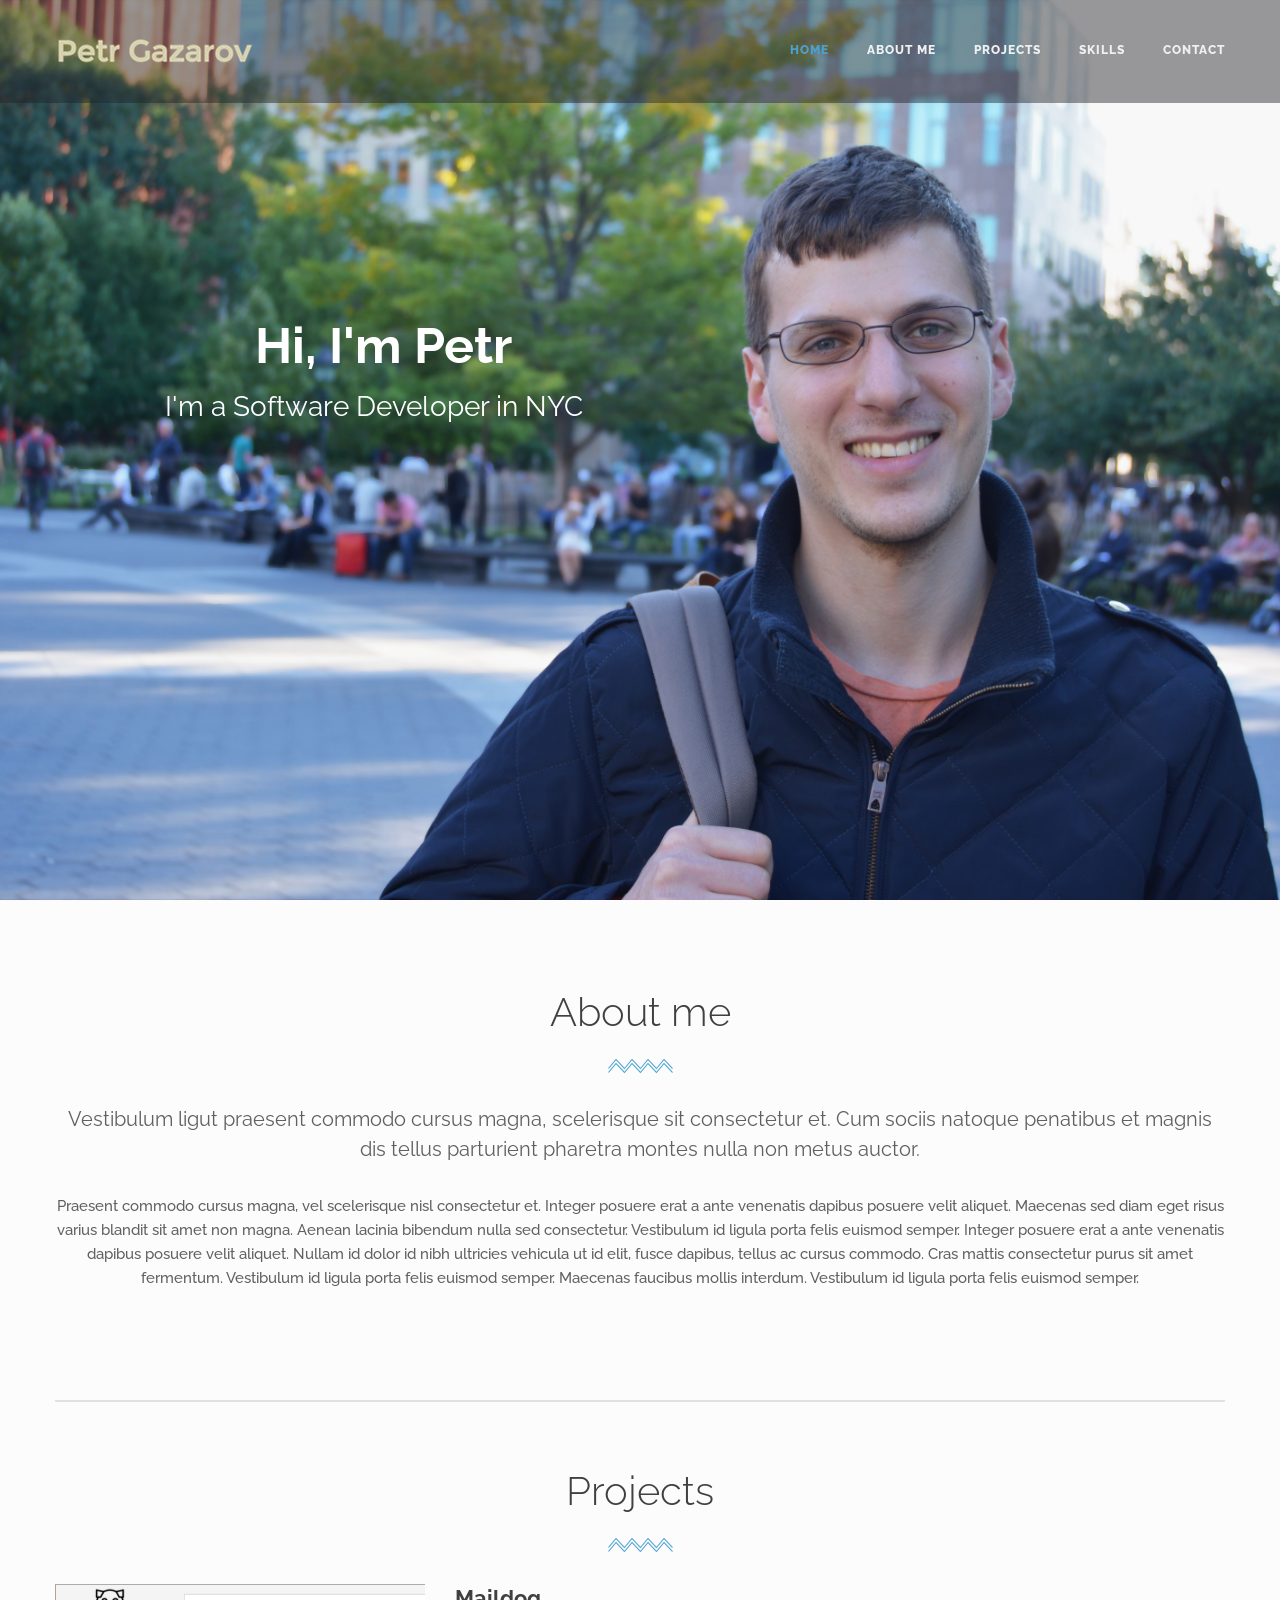
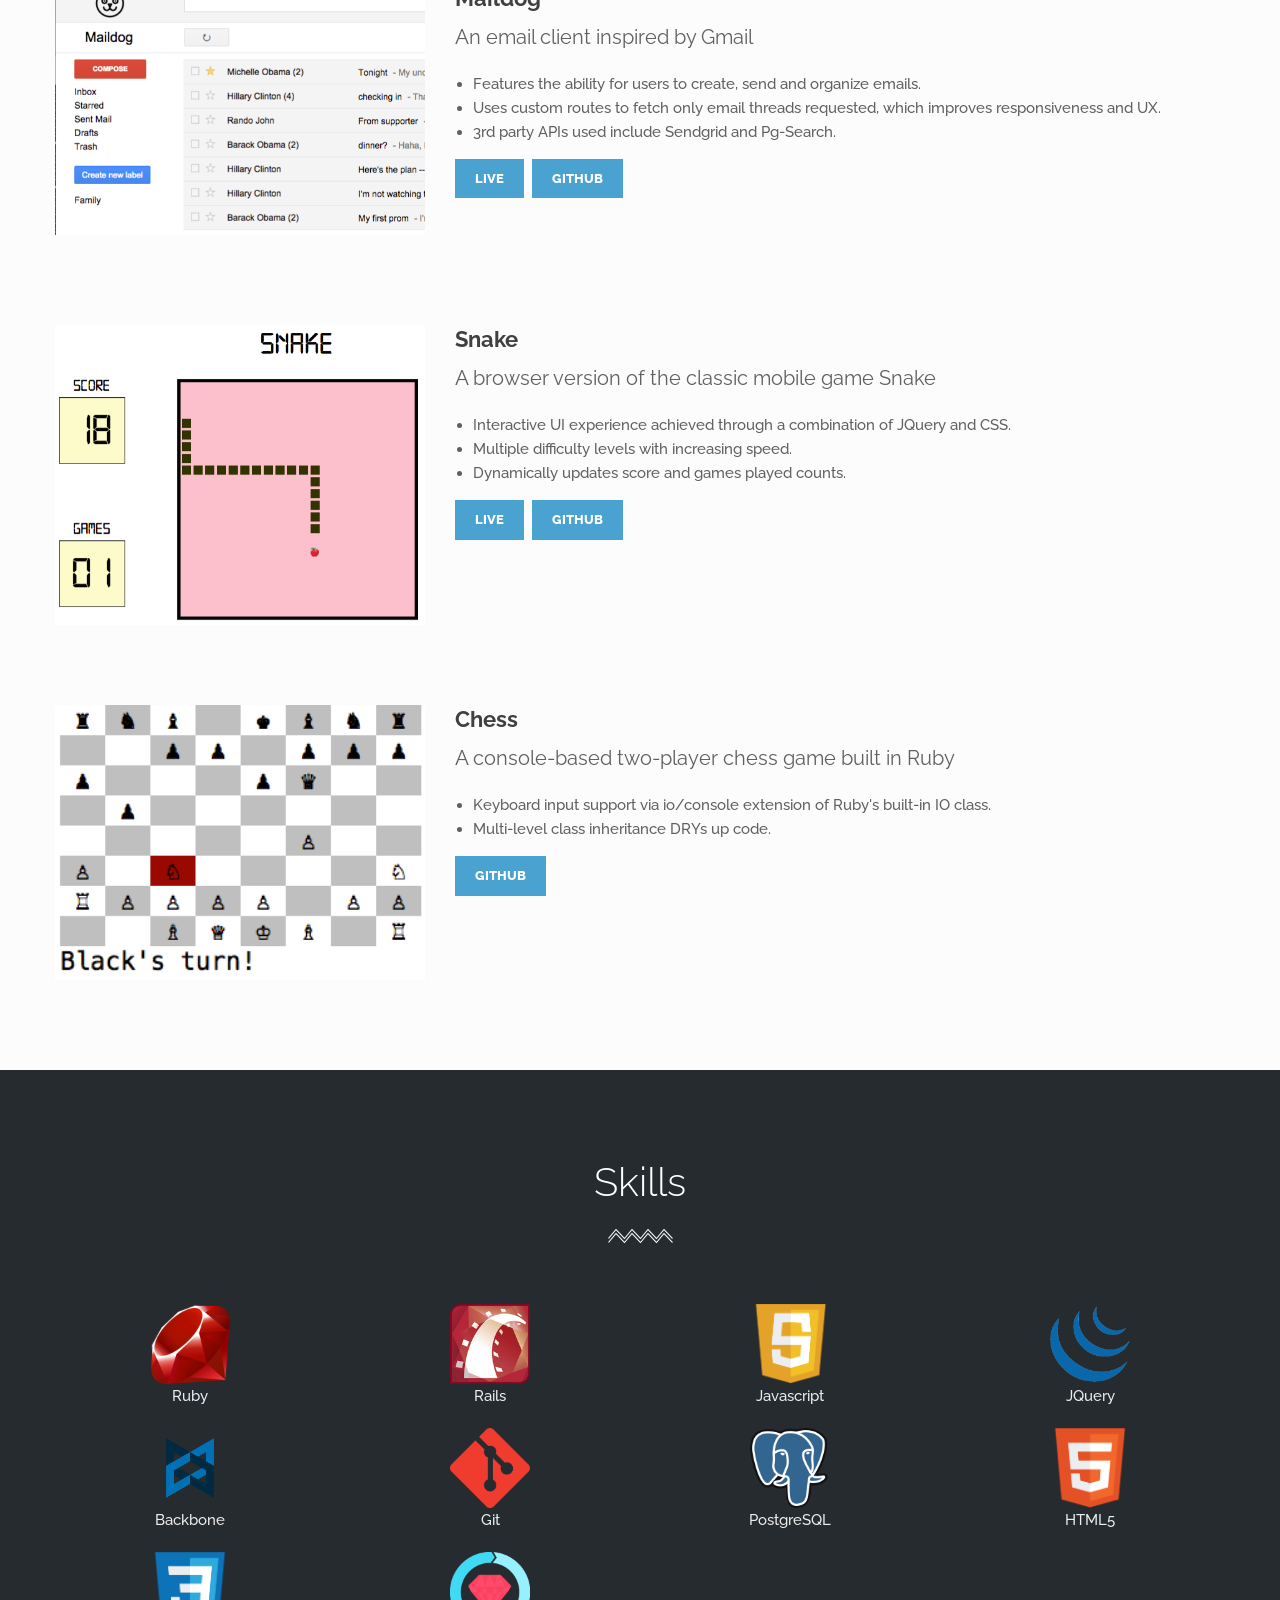
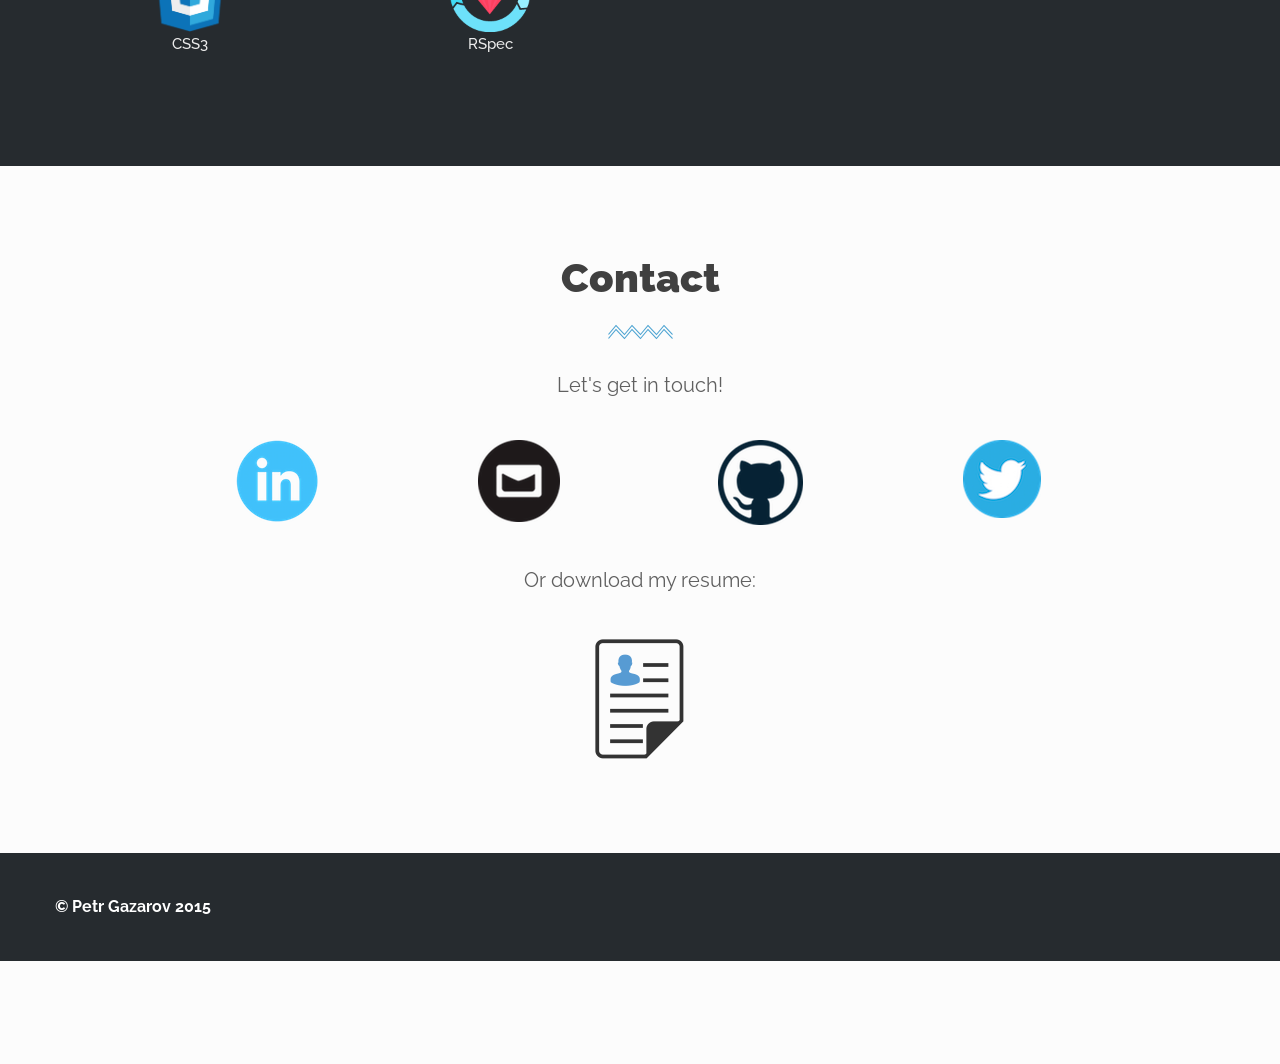
==== commit 956a55a7: "add resume download link" ====
--- a/index.html
+++ b/index.html
@@ -114,7 +114,7 @@
                 <h2>Maildog</h2>
                 <p class='lead'>An email client inspired by Gmail</p>
                 <ul>
-                  <li>Featurs the ability for users to create, send, and organize emails.</li>
+                  <li>Features the ability for users to create, send and organize emails.</li>
                   <li>Uses custom routes to fetch only email threads requested, which improves responsiveness and UX.</li>
                   <li>3rd party APIs used include Sendgrid and Pg-Search.</li>
                 </ul>
@@ -240,7 +240,7 @@
       <div class="container inner">
         <div class="thin">
           <h3 class="main-title text-center"><strong>Contact</h3>
-          <p class="lead text-center">Get in touch!</p>
+          <p class="lead text-center">Let's get in touch!</p>
           <div class="divide20"></div>
           <div class="row text-center text-boxes">
             <div class="col-sm-3 wow fadeInUp" data-wow-duration="1s" data-wow-delay="0.1s">
@@ -264,8 +264,8 @@
           <div class="divide20"></div>
           <p class="lead text-center">Or download my resume:</p>
           <div class="divide20"></div>
-          <div class="text-center wow fadeInUp" data-wow-duration="1s" data-wow-delay="0.5s">
-            <div class="icon bm20 petr-contact-icon"> <img src="style/images/resume-icon.png" data-src="style/images/resume-icon.png" data-ret="style/images/resume-icon.png" class="retina" alt="" /> </div>
+          <div class="text-center wow fadeInUp petr-contact-icon" data-wow-duration="1s" data-wow-delay="0.5s">
+            <a href='docs/Petr_Gazarov_Resume.pdf' download='Petr_Gazarov_Resume' class="icon bm20"> <img src="style/images/resume-icon.png" data-src="style/images/resume-icon.png" data-ret="style/images/resume-icon.png" class="retina" alt="" /> </a>
           </div>
        </div>
     </div>
--- a/style.css
+++ b/style.css
@@ -4886,6 +4886,6 @@
 }
 
 .petr-contact-icon a:hover {
-  opacity: .6;
+  opacity: .7;
   cursor: pointer;
 }
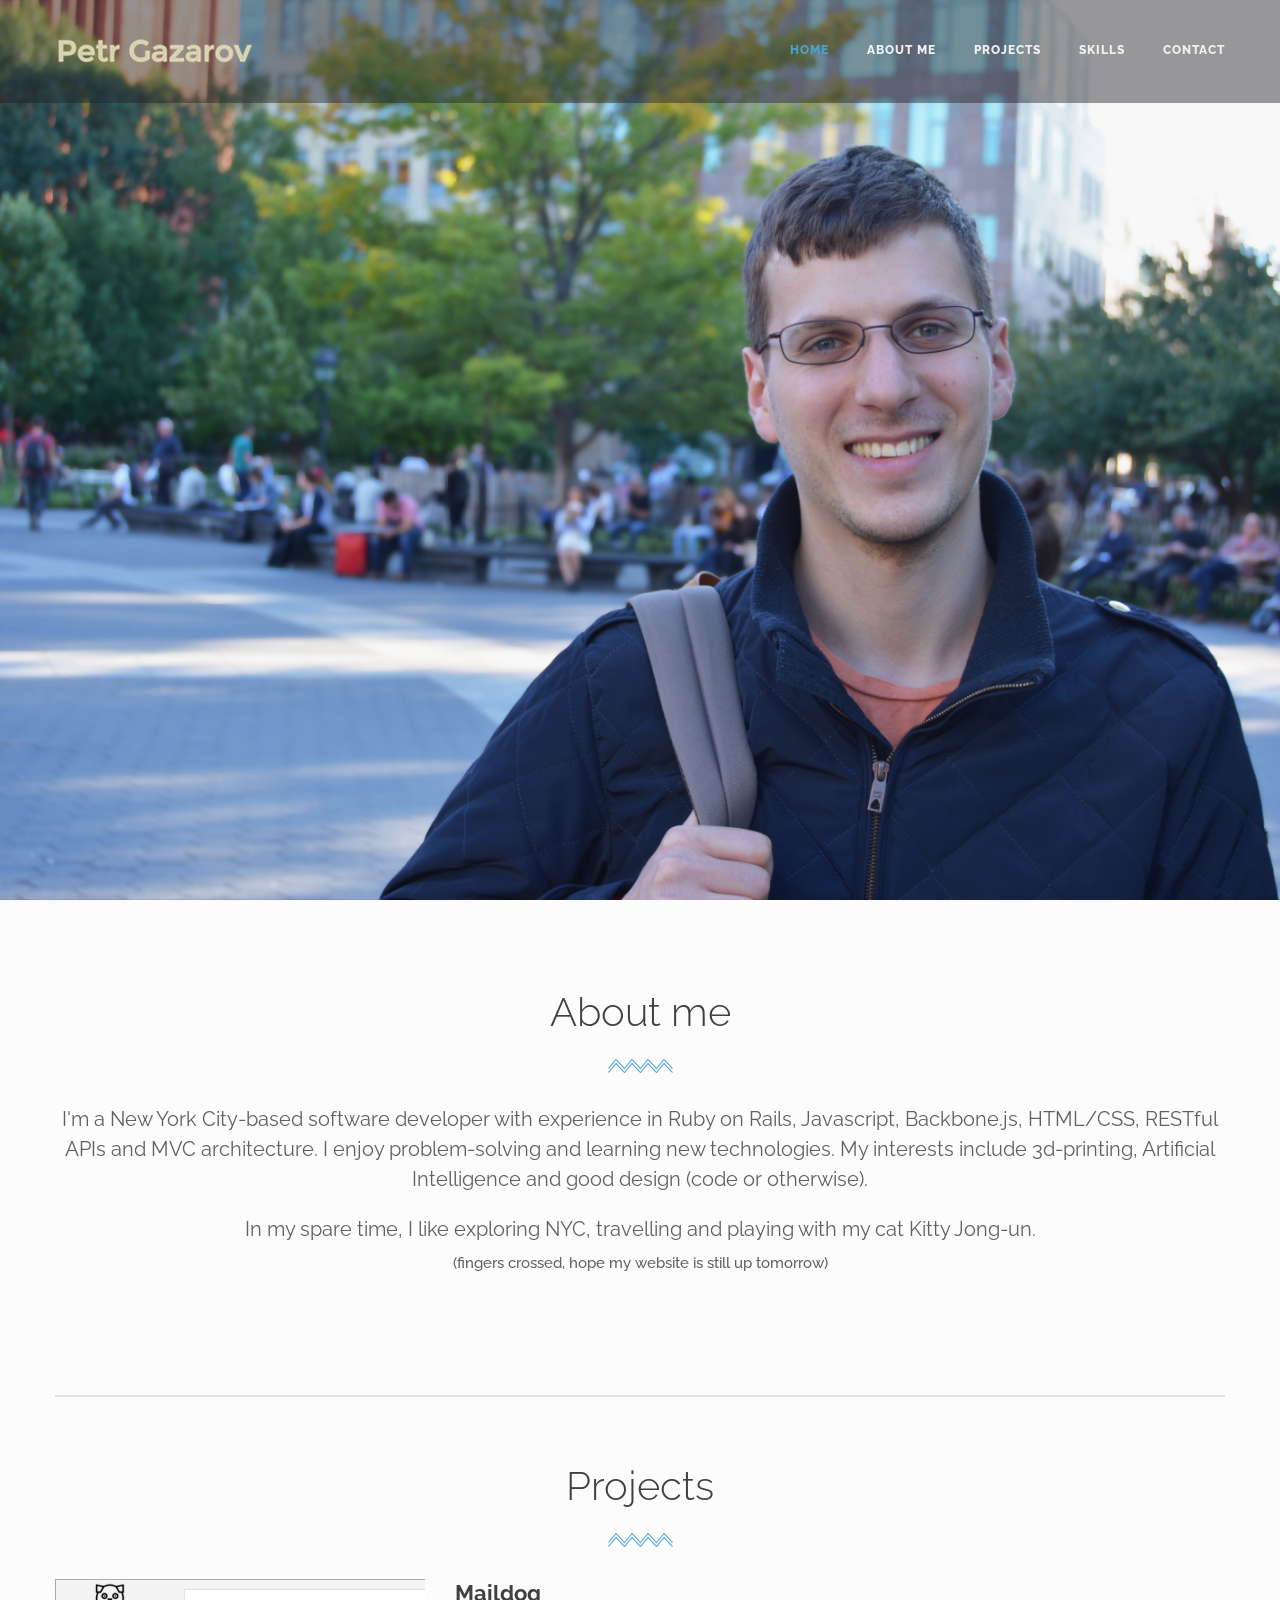
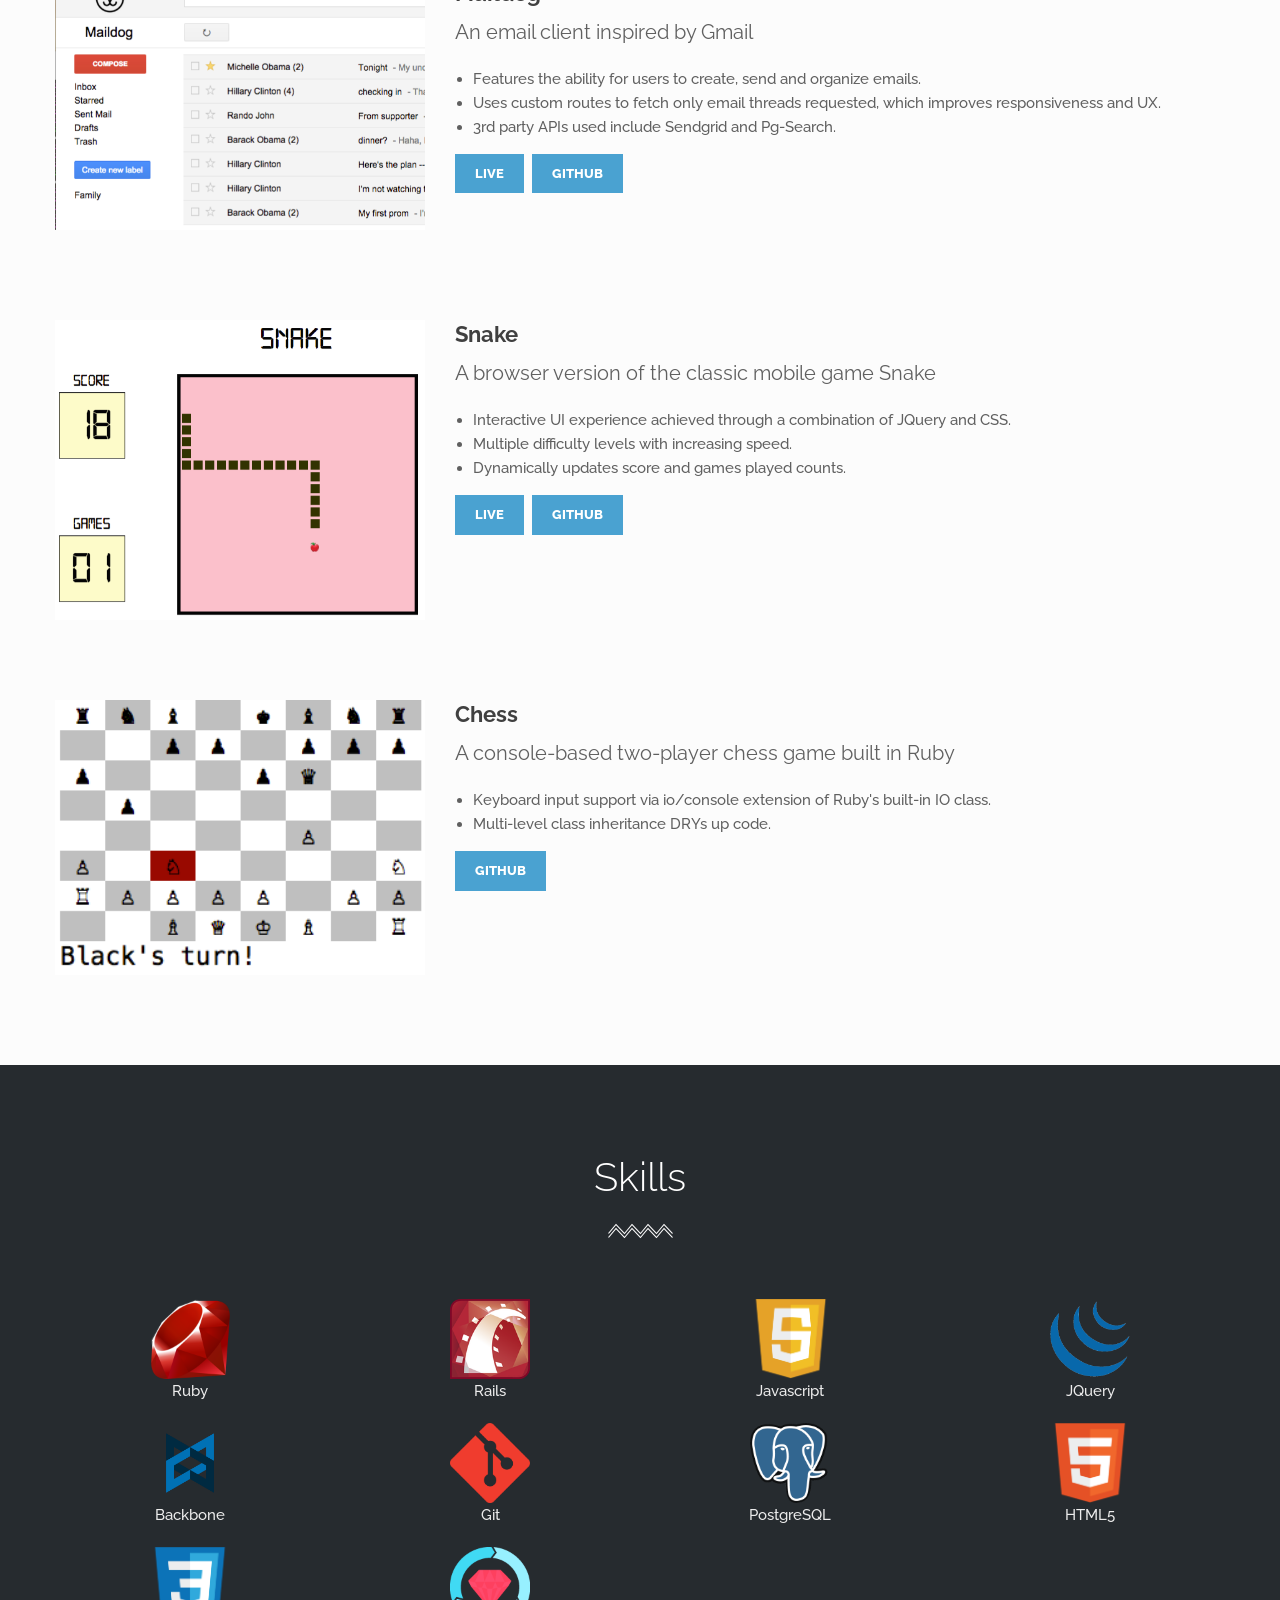
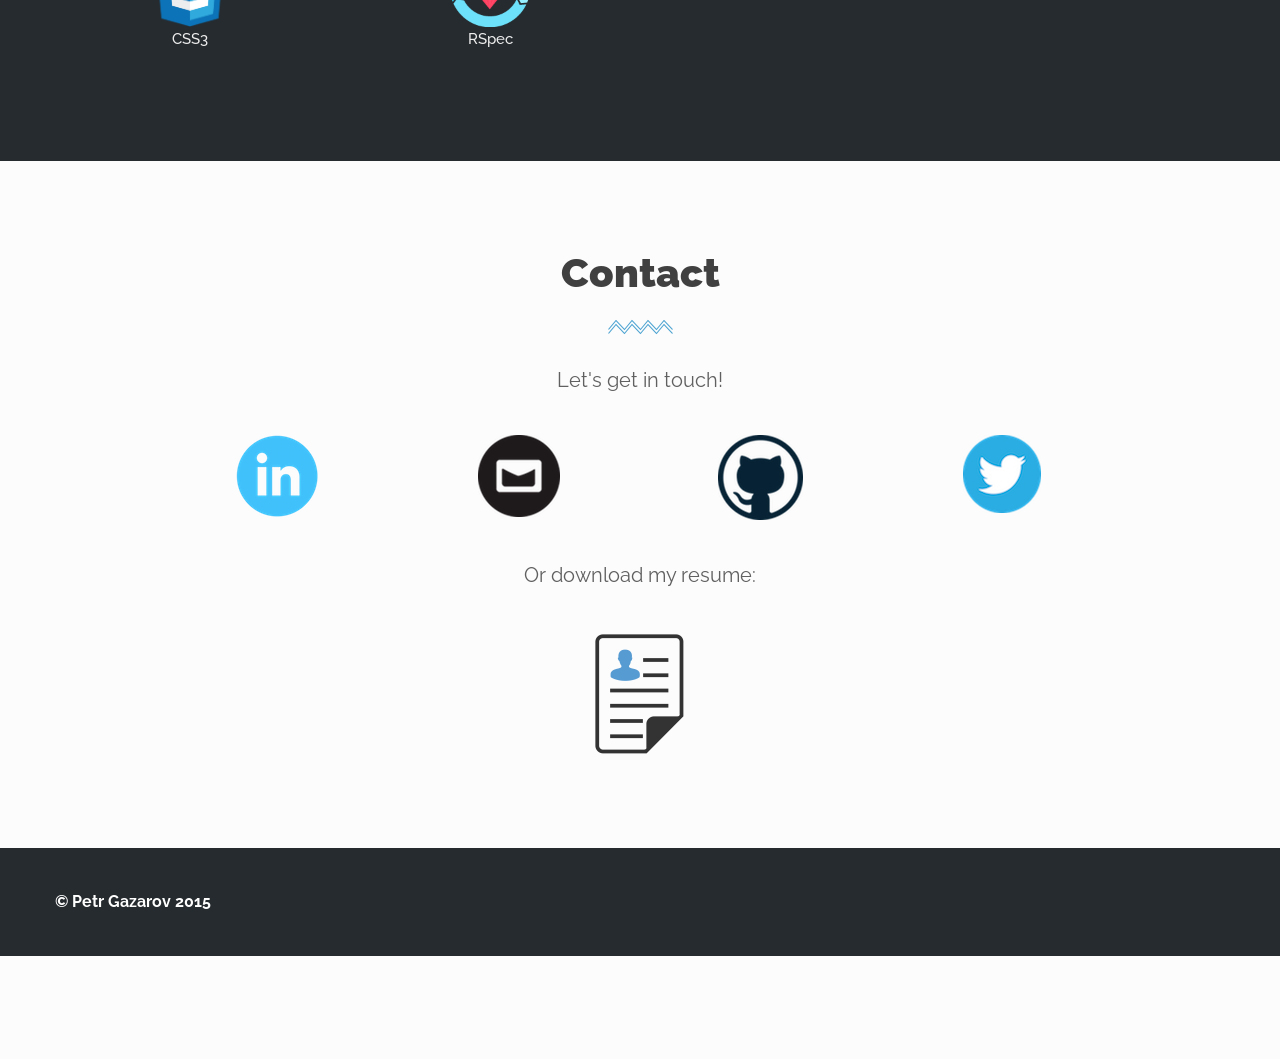
==== commit a435be0f: "add about section contents" ====
--- a/index.html
+++ b/index.html
@@ -56,7 +56,7 @@
 	        <ul>
 	          <li data-transition="fade"> <img src="style/images/petr-nocrop.jpg"  alt="" data-bgposition="center top" data-bgfit="cover" data-bgrepeat="no-repeat" />
 	            <h1 class="tp-caption main-title sfl petr-name" data-x="200" data-y="243" data-speed="600" data-start="500" data-endspeed="100" data-easing="Sine.easeOut">Hi, I'm Petr</h1>
-	            <div class="tp-caption lead sfl text-center petr-software-developer" data-x="110" data-y="317" data-speed="600" data-start="1000" data-endspeed="100" data-easing="Sine.easeOut">I'm a Software Developer in NYC</div>
+	            <div class="tp-caption lead sfl text-center petr-software-developer" data-x="164" data-y="317" data-speed="600" data-start="1000" data-endspeed="100" data-easing="Sine.easeOut">I'm a software developer</div>
 	          </li>
           </li>
 
@@ -75,20 +75,20 @@
     <div class="light-wrapper">
       <div class="container inner">
         <h3 class="main-title text-center">About me</h3>
-
-        <!-- <div class="row"> -->
-          <!-- <div class="col-sm-3">
-            <figure><img src="style/images/art/ceo.jpg" alt="" /></figure>
-          </div> -->
-          <!-- /column -->
-          <!-- <div class="col-sm-9 petr-about"> -->
-            <p class="lead text-center"> Vestibulum ligut praesent commodo cursus magna, scelerisque  sit consectetur et. Cum sociis natoque penatibus et magnis dis tellus parturient pharetra montes nulla non metus auctor.</p>
-            <div class="divide10"></div>
-            <p class='text-center'>Praesent commodo cursus magna, vel scelerisque nisl consectetur et. Integer posuere erat a ante venenatis dapibus posuere velit aliquet. Maecenas sed diam eget risus varius blandit sit amet non magna. Aenean lacinia bibendum nulla sed consectetur. Vestibulum id ligula porta felis euismod semper. Integer posuere erat a ante venenatis dapibus posuere velit aliquet. Nullam id dolor id nibh ultricies vehicula ut id elit, fusce dapibus, tellus ac cursus commodo. Cras mattis consectetur purus sit amet fermentum. Vestibulum id ligula porta felis euismod semper. Maecenas faucibus mollis interdum. Vestibulum id ligula porta felis euismod semper.</p>
-          <!-- </div> -->
-          <!-- /column -->
-        <!-- </div> -->
-        <!-- /.row -->
+        <p class="lead text-center">
+          I'm a New York City-based software developer with experience in
+          Ruby on Rails, Javascript, Backbone.js, HTML/CSS, RESTful APIs and MVC architecture.
+          I enjoy problem-solving and learning new technologies. My interests include
+          3d-printing, Artificial Intelligence and good design (code or otherwise).
+        </p>
+        <p class="lead text-center kitty-paragraph">
+          In my spare time, I like exploring NYC, travelling and playing with
+          my cat Kitty Jong-un.
+        </p>
+        <p class='text-center'>
+          (fingers crossed, hope my website is still up tomorrow)
+        </p>
+        <div class="divide10"></div>
         <div class="clearfix"></div>
         <hr class='after-about-separator'/>
       </div>
--- a/style.css
+++ b/style.css
@@ -4889,3 +4889,7 @@
   opacity: .7;
   cursor: pointer;
 }
+
+.kitty-paragraph {
+  margin-bottom: 7px;
+}
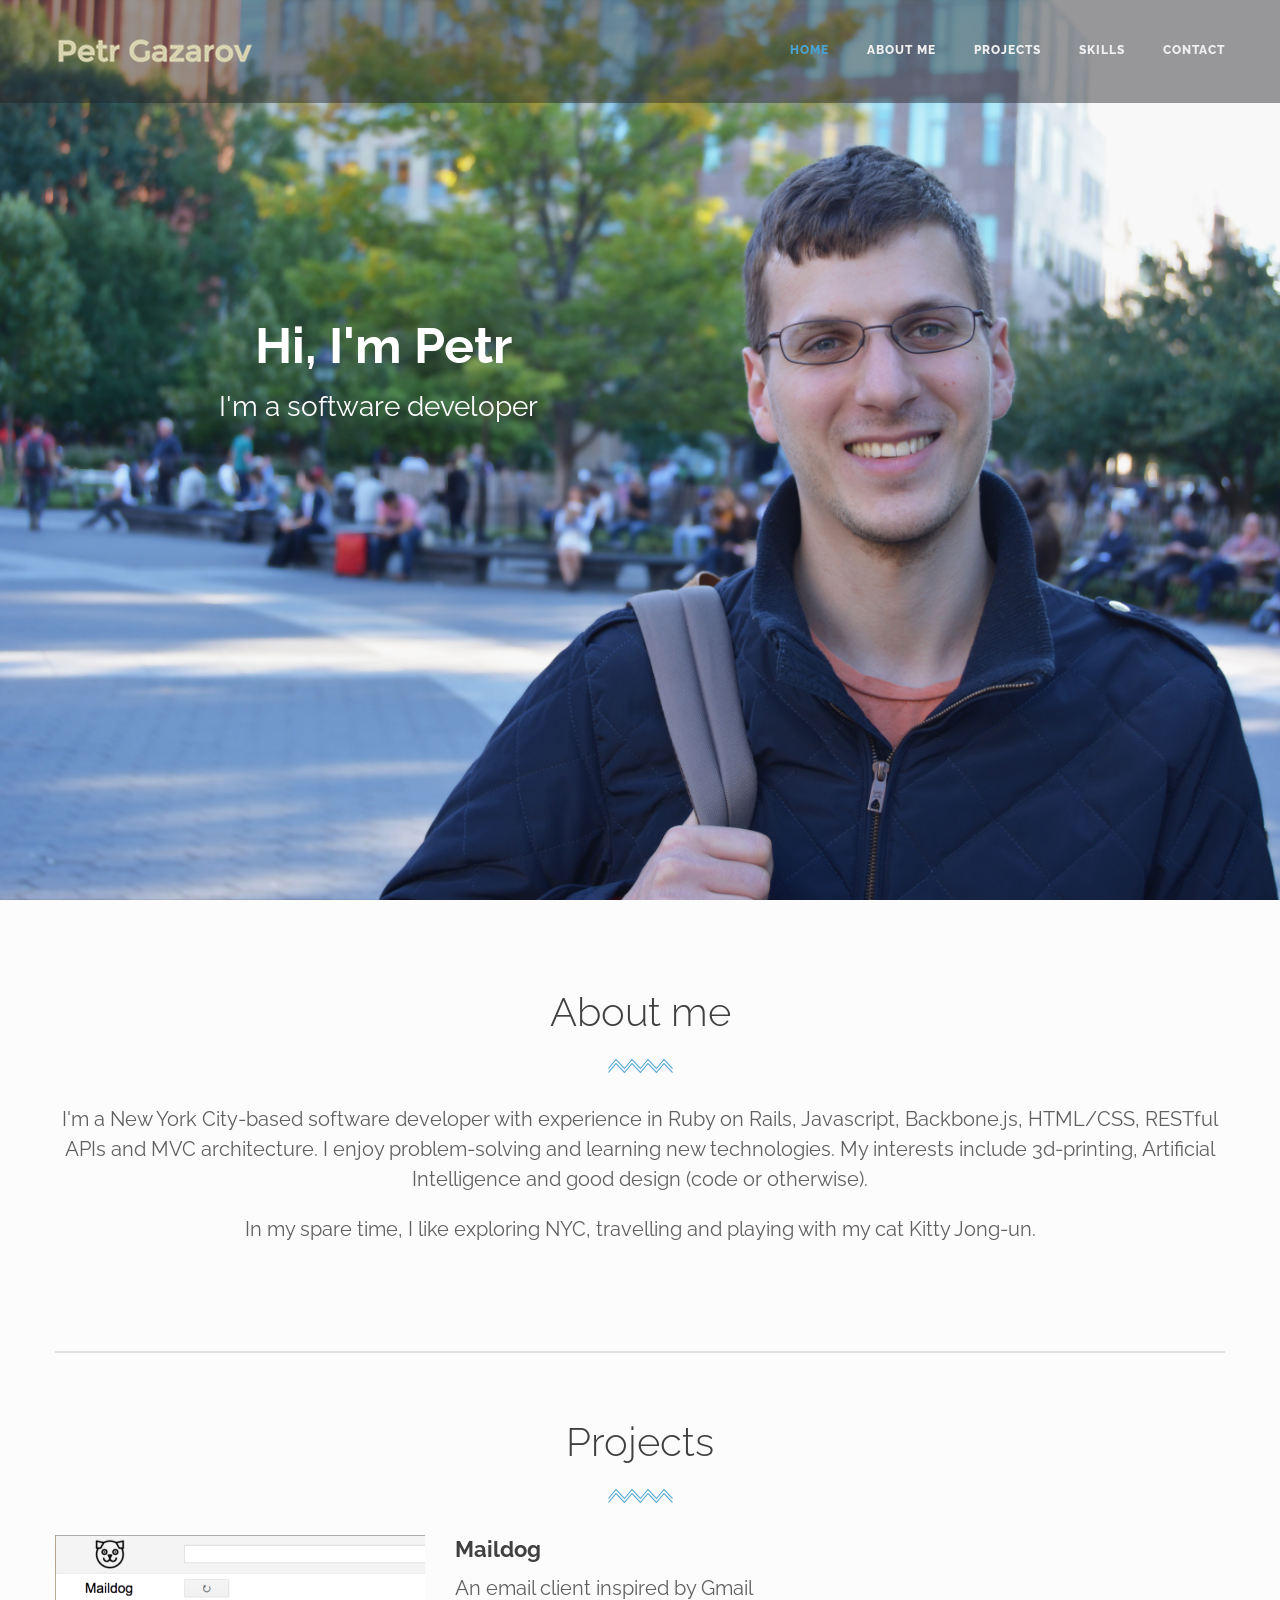
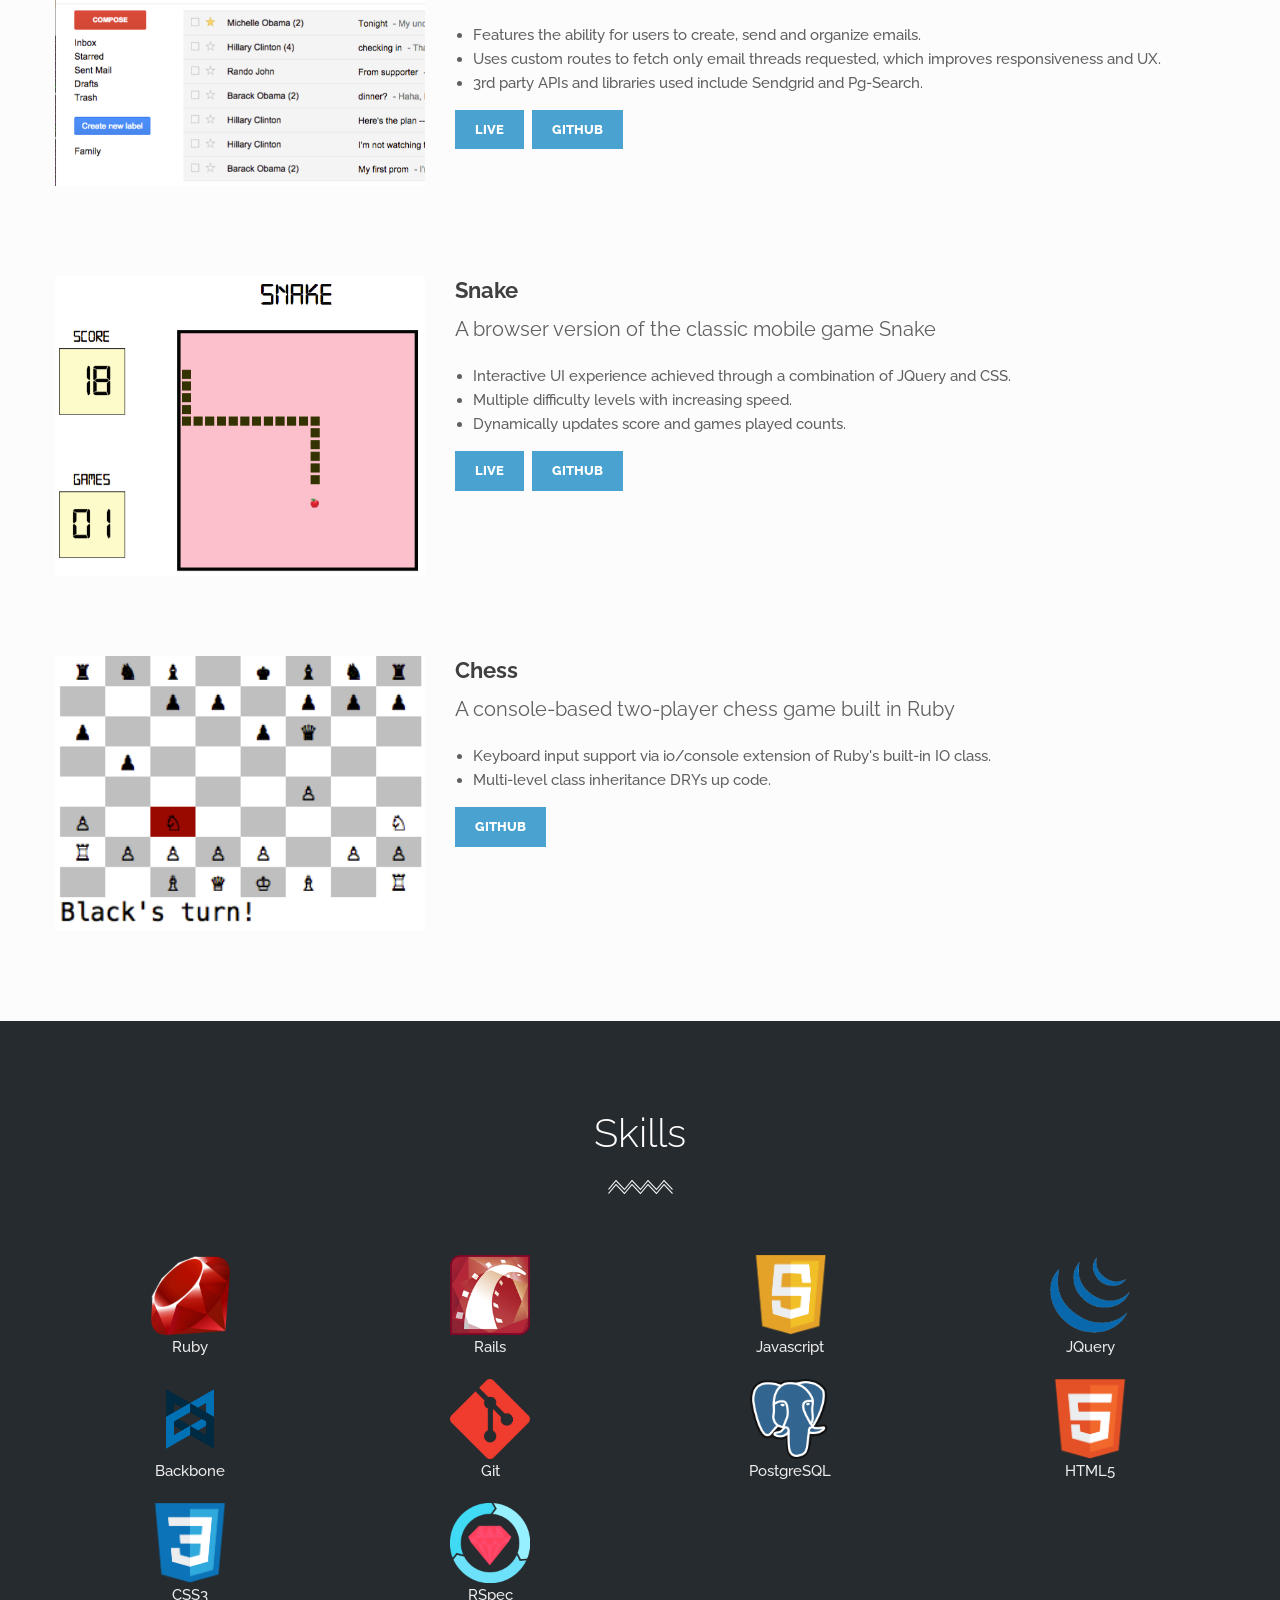
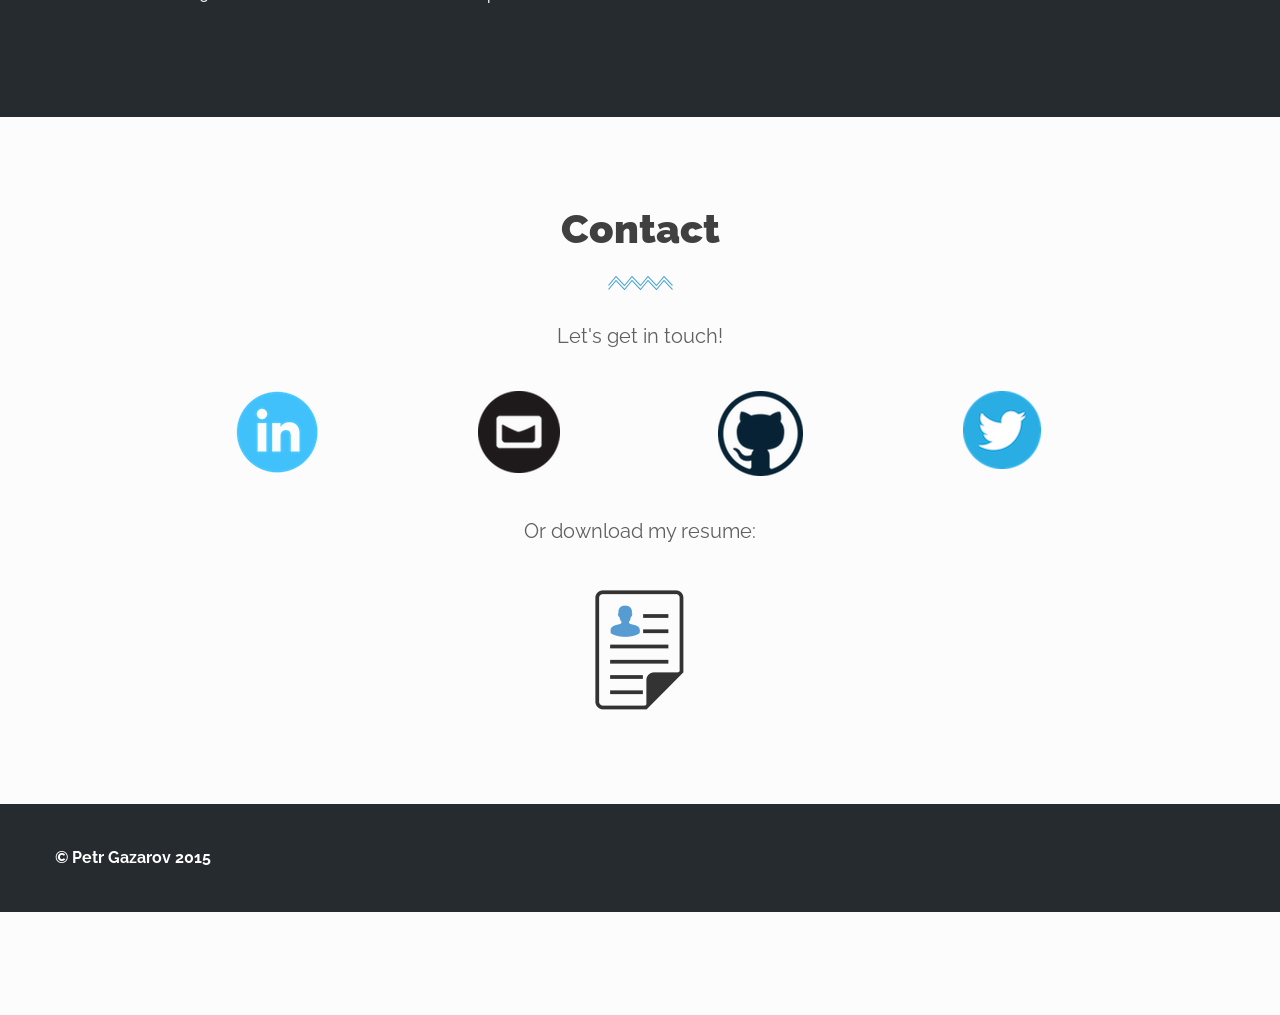
==== commit b54d09cf: "add google analytics code" ====
--- a/index.html
+++ b/index.html
@@ -1,27 +1,37 @@
 <!DOCTYPE html>
 <html lang="en">
 <head>
-<meta charset="utf-8">
-<meta name="viewport" content="width=device-width, initial-scale=1.0">
-<meta name="description" content="">
-<meta name="author" content="">
-<title>Petr Gazarov | Software Developer</title>
-<!-- Bootstrap core CSS -->
-<link href="style/css/bootstrap.min.css" rel="stylesheet">
-<link href="style/css/plugins.css" rel="stylesheet">
-<link href="style.css" rel="stylesheet">
-<link href="style/css/color/blue.css" rel="stylesheet">
-<link href='http://fonts.googleapis.com/css?family=Raleway:400,300,500,600,700,800,900' rel='stylesheet' type='text/css'>
-<link href="style/type/icons.css" rel="stylesheet">
-
-<link rel="icon" href="data:;base64,=">
-<!-- HTML5 shim and Respond.js for IE8 support of HTML5 elements and media queries -->
-<!-- WARNING: Respond.js doesn't work if you view the page via file:// -->
-<!--[if lt IE 9]>
-<script src="https://oss.maxcdn.com/html5shiv/3.7.2/html5shiv.min.js"></script>
-<script src="https://oss.maxcdn.com/respond/1.4.2/respond.min.js"></script>
-<![endif]-->
+  <meta charset="utf-8">
+  <meta name="viewport" content="width=device-width, initial-scale=1.0">
+  <meta name="description" content="">
+  <meta name="author" content="">
+  <title>Petr Gazarov | Software Developer</title>
+  <!-- Bootstrap core CSS -->
+  <link href="style/css/bootstrap.min.css" rel="stylesheet">
+  <link href="style/css/plugins.css" rel="stylesheet">
+  <link href="style.css" rel="stylesheet">
+  <link href="style/css/color/blue.css" rel="stylesheet">
+  <link href='http://fonts.googleapis.com/css?family=Raleway:400,300,500,600,700,800,900' rel='stylesheet' type='text/css'>
+  <link href="style/type/icons.css" rel="stylesheet">
+
+  <link rel="icon" href="data:;base64,=">
+  <!-- HTML5 shim and Respond.js for IE8 support of HTML5 elements and media queries -->
+  <!-- WARNING: Respond.js doesn't work if you view the page via file:// -->
+  <!--[if lt IE 9]>
+  <script src="https://oss.maxcdn.com/html5shiv/3.7.2/html5shiv.min.js"></script>
+  <script src="https://oss.maxcdn.com/respond/1.4.2/respond.min.js"></script>
+  <![endif]-->
+  <script>
+    (function(i,s,o,g,r,a,m){i['GoogleAnalyticsObject']=r;i[r]=i[r]||function(){
+    (i[r].q=i[r].q||[]).push(arguments)},i[r].l=1*new Date();a=s.createElement(o),
+    m=s.getElementsByTagName(o)[0];a.async=1;a.src=g;m.parentNode.insertBefore(a,m)
+    })(window,document,'script','//www.google-analytics.com/analytics.js','ga');
+
+    ga('create', 'UA-68789510-1', 'auto');
+    ga('send', 'pageview');
+  </script>
 </head>
+
 <body class="onepage">
 <div class="body-wrapper">
   <nav class="yamm navbar navbar-default default" role="navigation">
@@ -85,9 +95,6 @@
           In my spare time, I like exploring NYC, travelling and playing with
           my cat Kitty Jong-un.
         </p>
-        <p class='text-center'>
-          (fingers crossed, hope my website is still up tomorrow)
-        </p>
         <div class="divide10"></div>
         <div class="clearfix"></div>
         <hr class='after-about-separator'/>
@@ -116,7 +123,7 @@
                 <ul>
                   <li>Features the ability for users to create, send and organize emails.</li>
                   <li>Uses custom routes to fetch only email threads requested, which improves responsiveness and UX.</li>
-                  <li>3rd party APIs used include Sendgrid and Pg-Search.</li>
+                  <li>3rd party APIs and libraries used include Sendgrid and Pg-Search.</li>
                 </ul>
                 <a href="http://www.maildog.xyz/" class="btn live-github-button">Live</a>
                 <a href="https://github.com/petrgazarov/Maildog" class="btn live-github-button">Github</a>
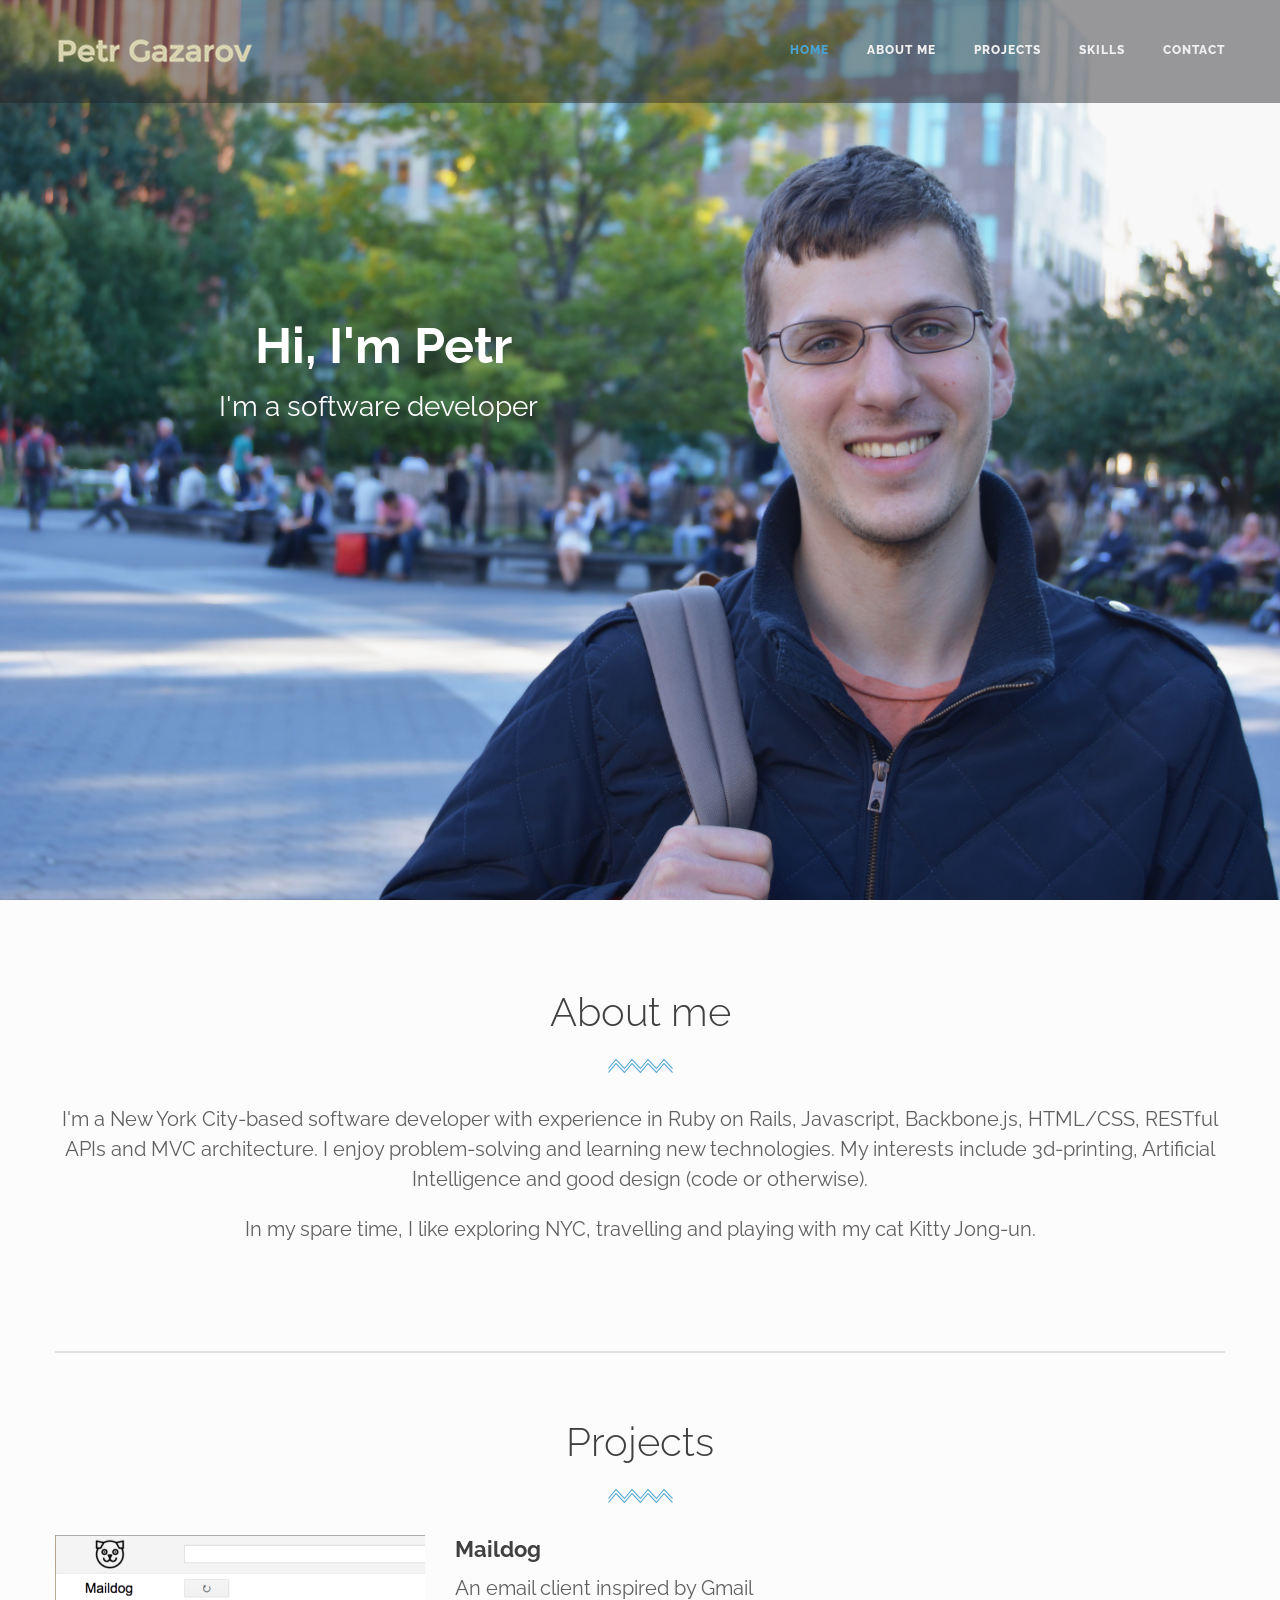
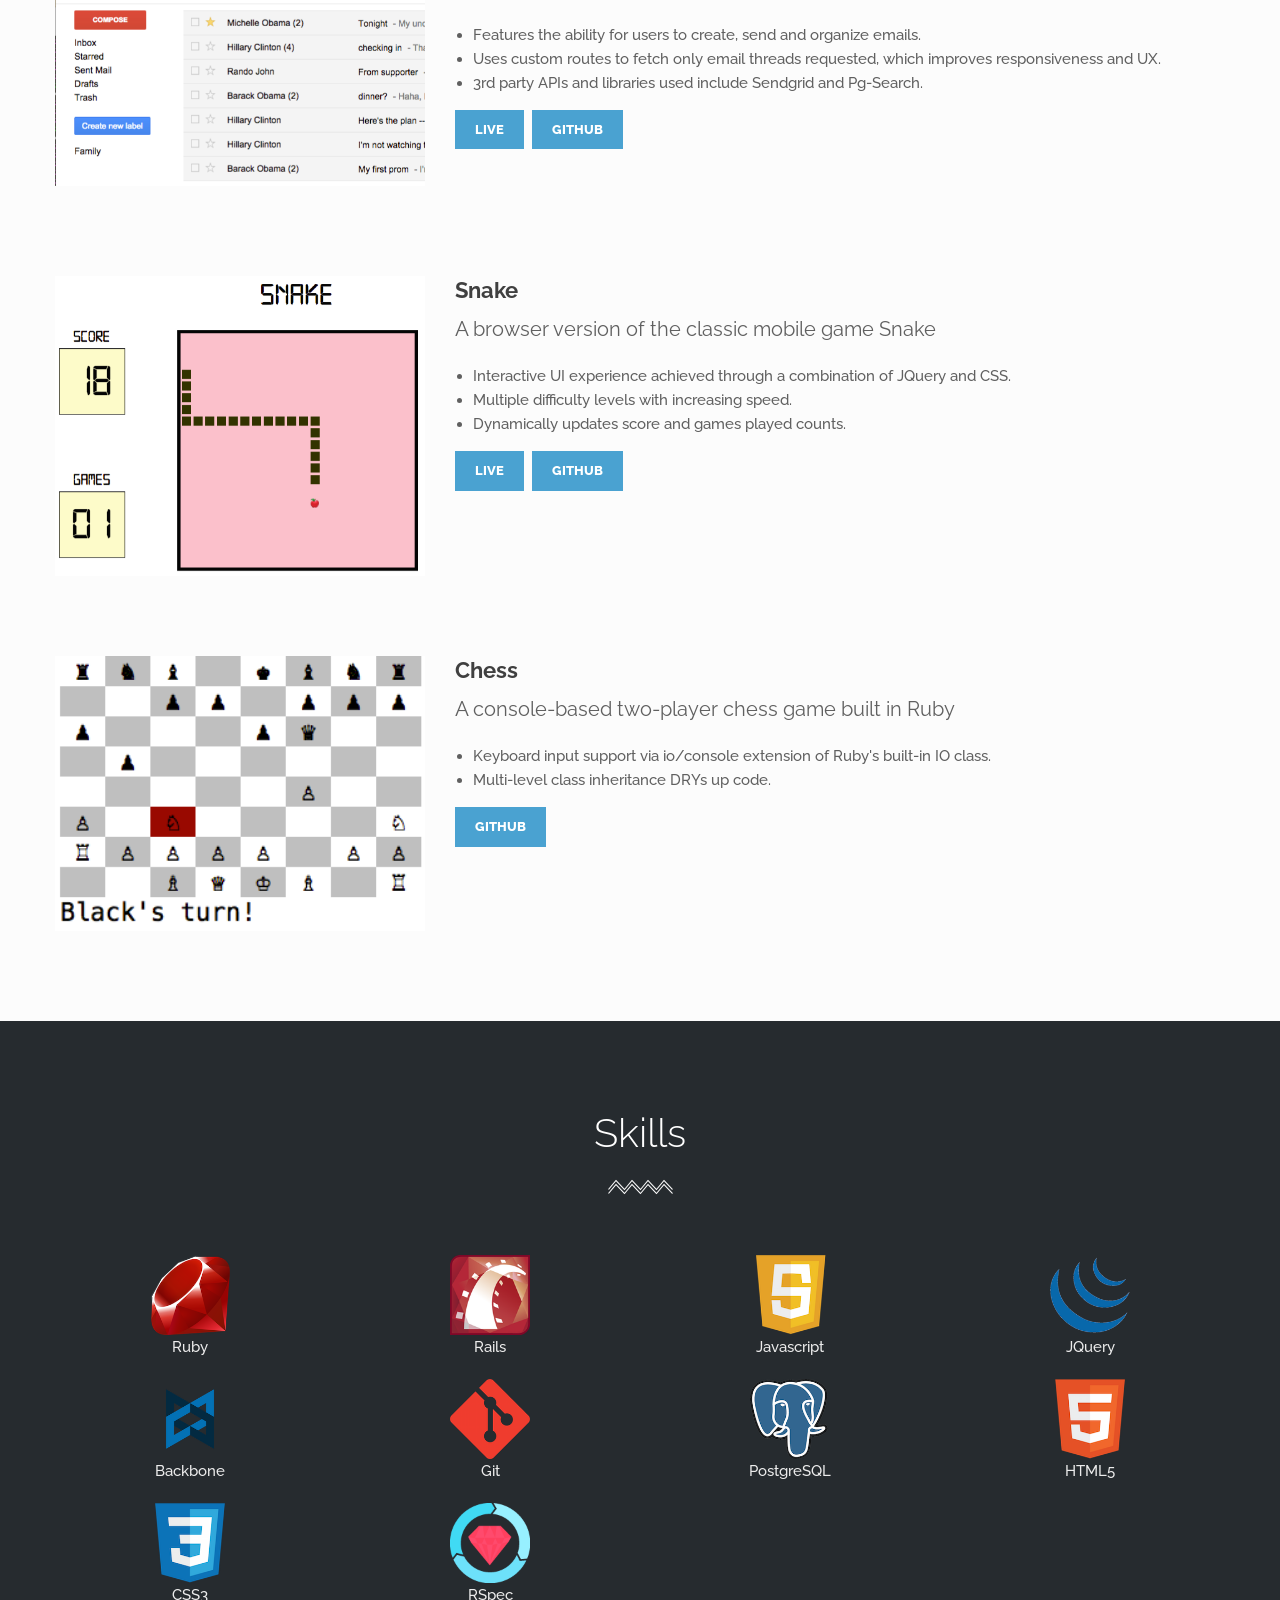
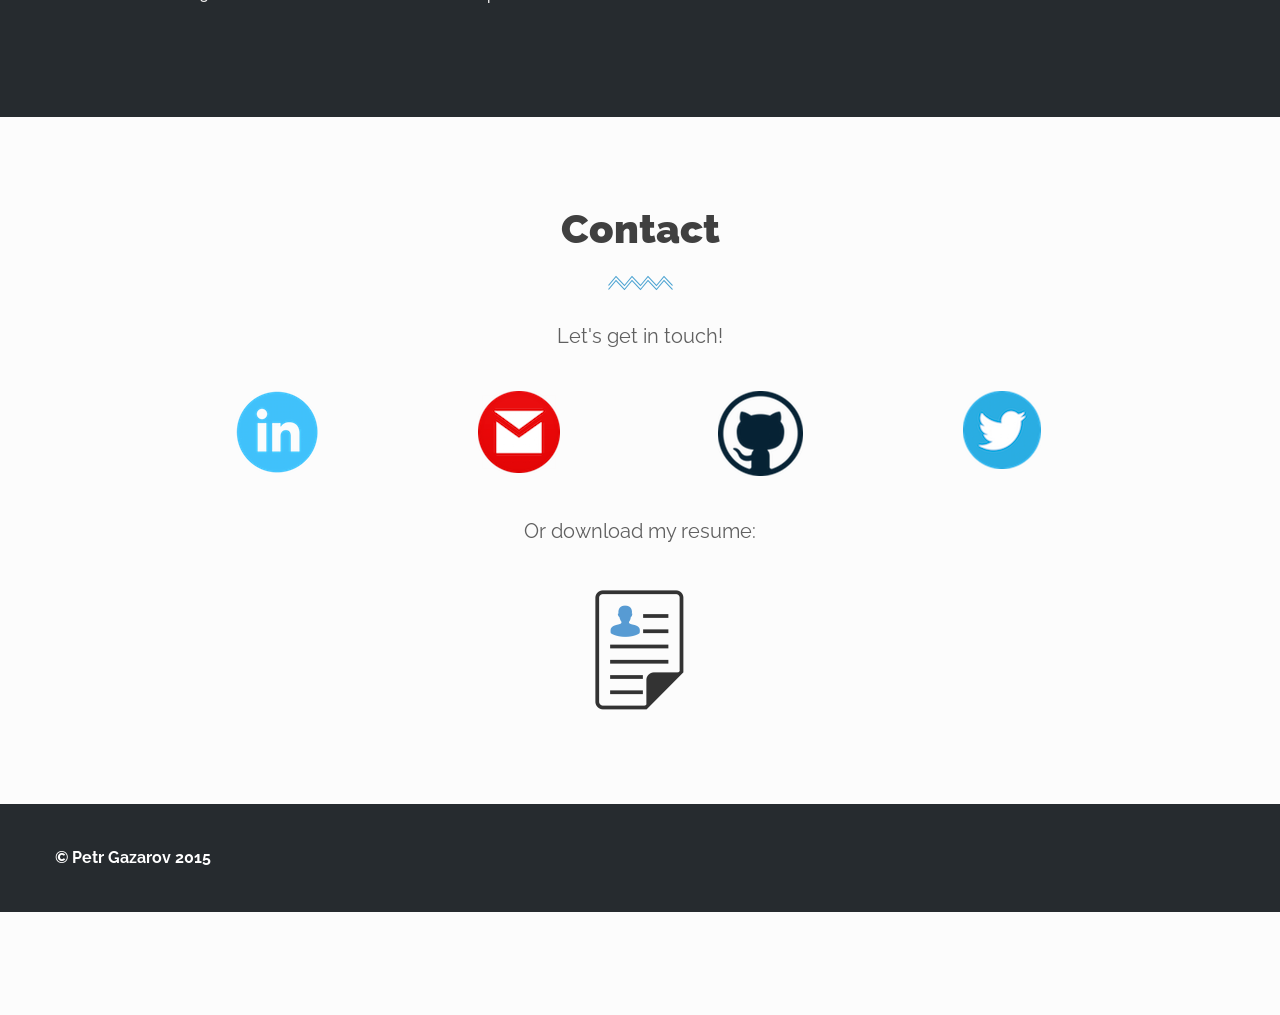
==== commit 735983fb: "clean up image folders" ====
--- a/index.html
+++ b/index.html
@@ -255,7 +255,7 @@
             </div>
             <!--/column -->
             <div class="col-sm-3 wow fadeInUp" data-wow-duration="1s" data-wow-delay="0.2s">
-              <div class="icon bm20 petr-contact-icon"><a href='mailto:petrgazarov@gmail.com'> <img src="style/images/email.png" data-src="style/images/email.png" data-ret="style/images/email.png" class="retina" alt="" /> </a></div>
+              <div class="icon bm20 petr-contact-icon"><a href='mailto:petrgazarov@gmail.com'> <img src="style/images/pink-email.png" data-src="style/images/pink-email.png" data-ret="style/images/pink-email.png" class="retina" alt="" /> </a></div>
             </div>
             <!--/column -->
             <div class="col-sm-3 wow fadeInUp" data-wow-duration="1s" data-wow-delay="0.3s">
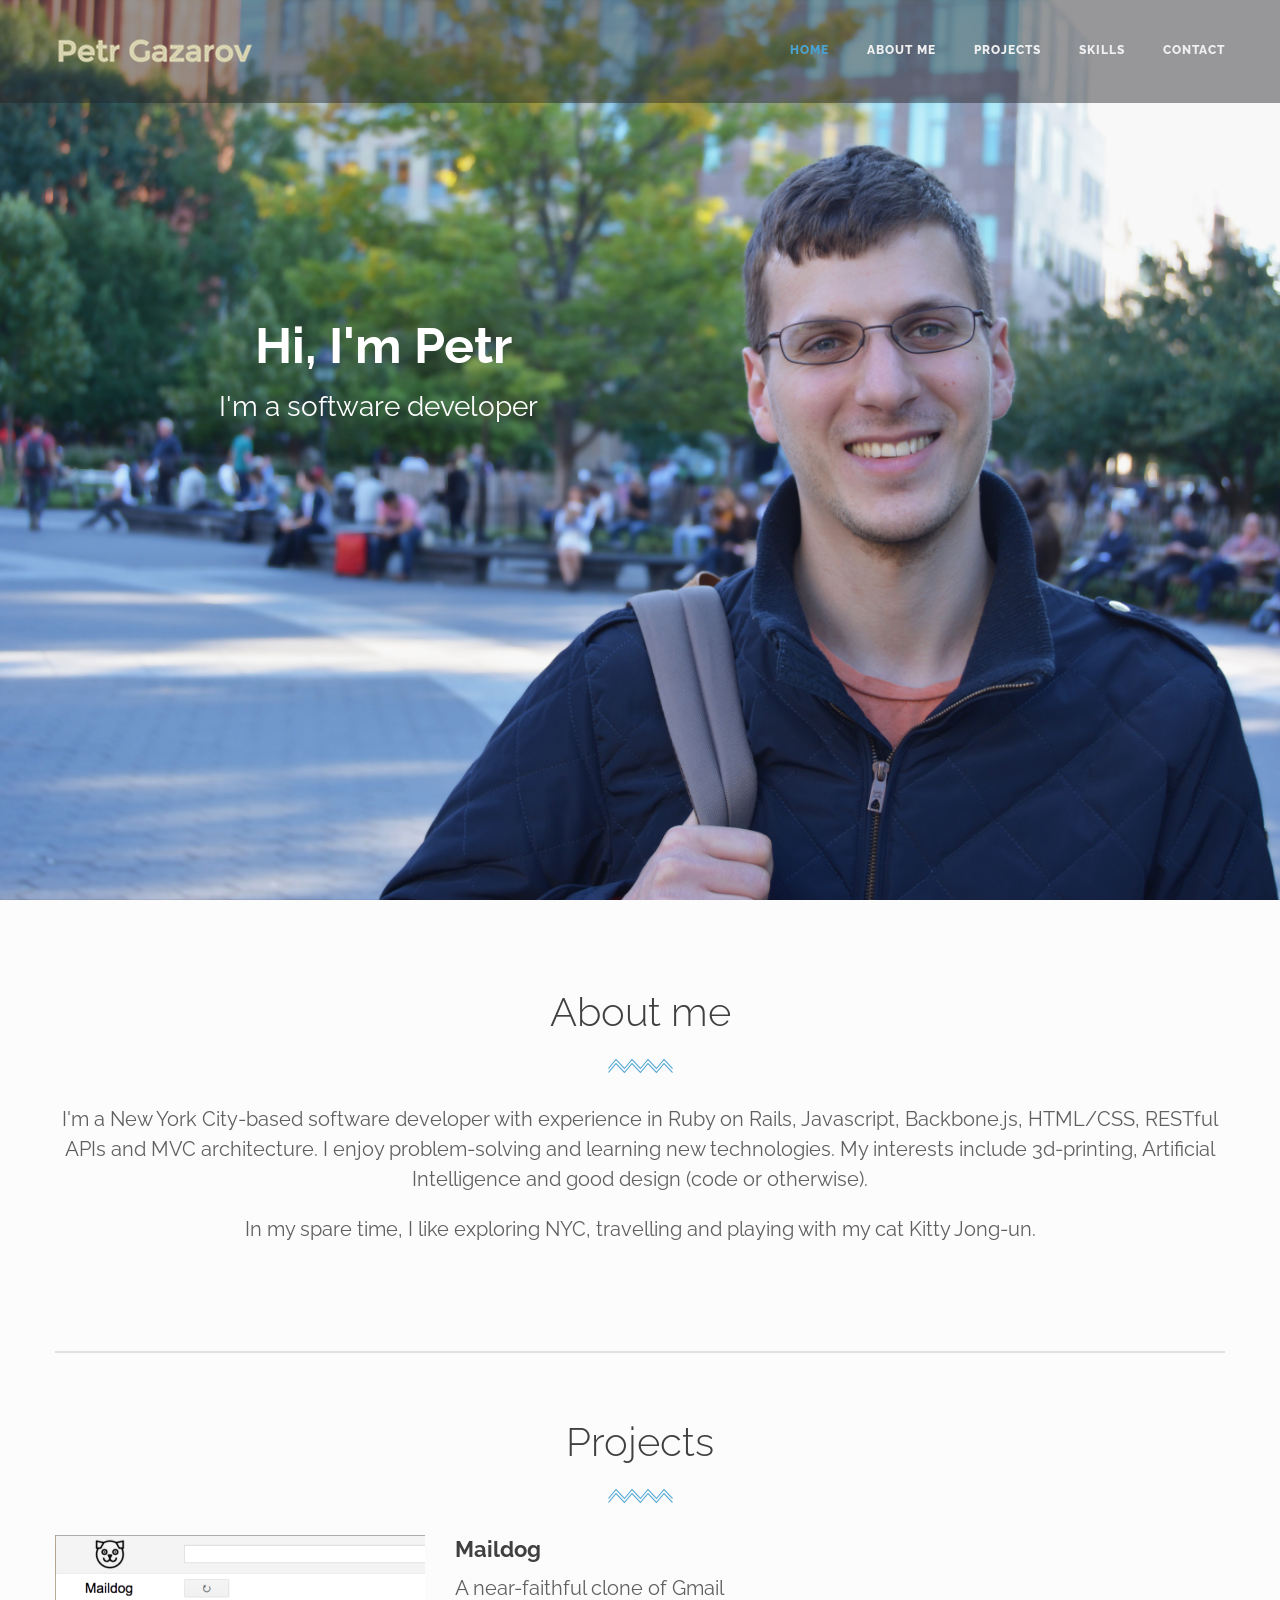
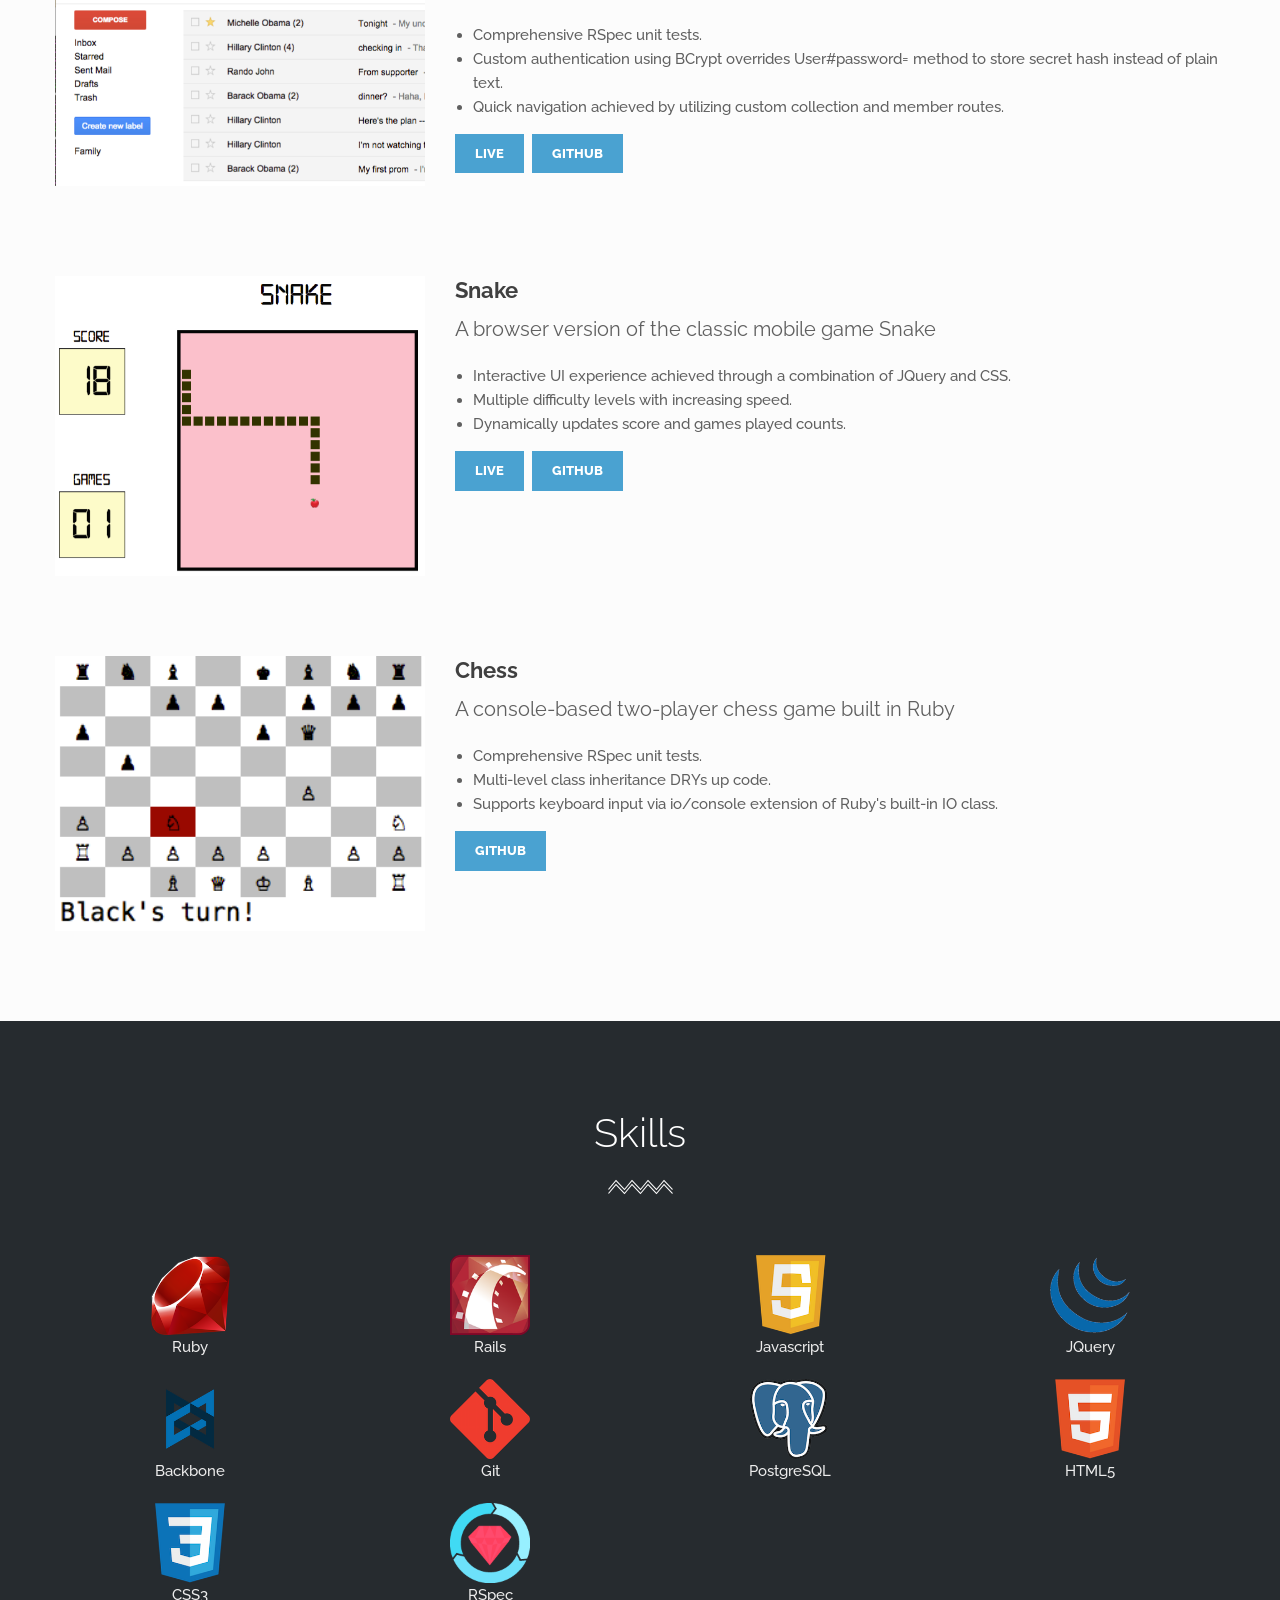
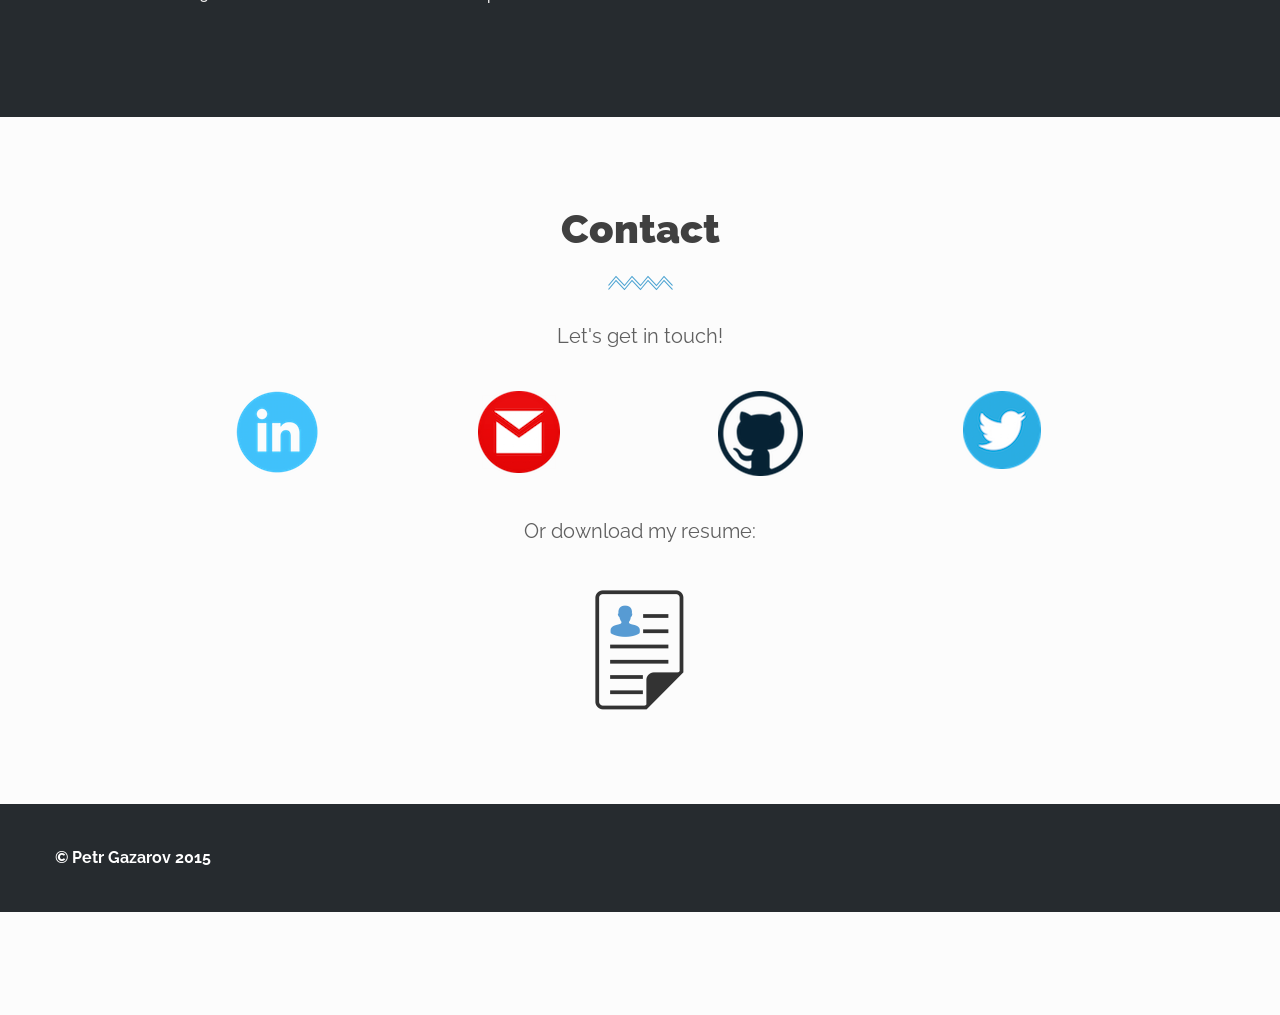
==== commit 8a80f666: "update descriptions" ====
--- a/index.html
+++ b/index.html
@@ -119,11 +119,11 @@
               <!-- /column -->
               <div class="col-sm-8">
                 <h2>Maildog</h2>
-                <p class='lead'>An email client inspired by Gmail</p>
+                <p class='lead'>A near-faithful clone of Gmail</p>
                 <ul>
-                  <li>Features the ability for users to create, send and organize emails.</li>
-                  <li>Uses custom routes to fetch only email threads requested, which improves responsiveness and UX.</li>
-                  <li>3rd party APIs and libraries used include Sendgrid and Pg-Search.</li>
+                  <li>Comprehensive RSpec unit tests.</li>
+                  <li>Custom authentication using BCrypt overrides User#password= method to store secret hash instead of plain text.</li>
+                  <li>Quick navigation achieved by utilizing custom collection and member routes.</li>
                 </ul>
                 <a href="http://www.maildog.xyz/" class="btn live-github-button">Live</a>
                 <a href="https://github.com/petrgazarov/Maildog" class="btn live-github-button">Github</a>
@@ -146,7 +146,7 @@
                   <li>Dynamically updates score and games played counts.</li>
                 </ul>
                 <a href="http://petrgazarov.github.io/Snake/" class="btn">Live</a>
-              <a href="http://petrgazarov/Snake" class="btn">Github</a>
+              <a href="https://github.com/petrgazarov/Snake" class="btn">Github</a>
              </div>
               <!-- /column -->
            </div>
@@ -162,8 +162,9 @@
                 <h2>Chess</h2>
                 <p class='lead'>A console-based two-player chess game built in Ruby</p>
                 <ul>
-                  <li>Keyboard input support via io/console extension of Ruby's built-in IO class.</li>
+                  <li>Comprehensive RSpec unit tests.</li>
                   <li>Multi-level class inheritance DRYs up code.</li>
+                  <li>Supports keyboard input via io/console extension of Ruby's built-in IO class.</li>
                 </ul>
                 <a href="https://github.com/petrgazarov/Chess" class="btn">Github</a> </div>
               <!-- /column -->
@@ -185,60 +186,59 @@
       <h3 class="main-title text-center">Skills</h3>
       <div class="divide30"></div>
 
-        <div class="row text-center facts">
-          <div class="col-sm-3 wow fadeIn" data-wow-duration="1s" data-wow-delay="0.1s">
-            <i class="i-ruby"></i>
-            <p>Ruby</p>
-          </div>
-          <!--/column -->
-          <div class="col-sm-3 wow fadeIn" data-wow-duration="1s" data-wow-delay="0.1s">
-            <i class="i-rails"></i>
-            <p>Rails</p>
-          </div>
-          <!--/column -->
-          <div class="col-sm-3 wow fadeIn" data-wow-duration="1s" data-wow-delay="0.1s">
-            <i class="i-javascript"></i>
-            <p>Javascript</p>
-          </div>
-          <!--/column -->
-          <div class="col-sm-3 wow fadeIn" data-wow-duration="1s" data-wow-delay="0.1s">
-            <i class="i-jquery"></i>
-            <p>JQuery</p>
-          </div>
-          <!--/column -->
-          <div class="col-sm-3 wow fadeIn" data-wow-duration="1s" data-wow-delay="0.3s">
-            <i class="i-backbone"></i>
-            <p>Backbone</p>
-          </div>
-          <!--/column -->
-          <div class="col-sm-3 wow fadeIn" data-wow-duration="1s" data-wow-delay="0.3s">
-            <i class="i-git"></i>
-            <p>Git</p>
-          </div>
-          <!--/column -->
-          <div class="col-sm-3 wow fadeIn" data-wow-duration="1s" data-wow-delay="0.3s">
-            <i class="i-postgresql"></i>
-            <p>PostgreSQL</p>
-          </div>
-          <!--/column -->
-          <div class="col-sm-3 wow fadeIn" data-wow-duration="1s" data-wow-delay="0.3s">
-            <i class="i-html5"></i>
-            <p>HTML5</p>
-          </div>
-          <!--/column -->
-          <div class="col-sm-3 wow fadeIn" data-wow-duration="1s" data-wow-delay="0.4s">
-            <i class="i-css"></i>
-            <p>CSS3</p>
-          </div>
-          <!--/column -->
-          <div class="col-sm-3 wow fadeIn" data-wow-duration="1s" data-wow-delay="0.4s">
-            <i class="i-rspec"></i>
-            <p>RSpec</p>
-          </div>
-          <!--/column -->
-        </div>
-        <!--/.row -->
-      </div>
+      <div class="row text-center facts">
+        <div class="col-sm-3 wow fadeIn" data-wow-duration="1s" data-wow-delay="0.1s">
+          <i class="i-ruby"></i>
+          <p>Ruby</p>
+        </div>
+        <!--/column -->
+        <div class="col-sm-3 wow fadeIn" data-wow-duration="1s" data-wow-delay="0.1s">
+          <i class="i-rails"></i>
+          <p>Rails</p>
+        </div>
+        <!--/column -->
+        <div class="col-sm-3 wow fadeIn" data-wow-duration="1s" data-wow-delay="0.1s">
+          <i class="i-javascript"></i>
+          <p>Javascript</p>
+        </div>
+        <!--/column -->
+        <div class="col-sm-3 wow fadeIn" data-wow-duration="1s" data-wow-delay="0.1s">
+          <i class="i-jquery"></i>
+          <p>JQuery</p>
+        </div>
+        <!--/column -->
+        <div class="col-sm-3 wow fadeIn" data-wow-duration="1s" data-wow-delay="0.3s">
+          <i class="i-backbone"></i>
+          <p>Backbone</p>
+        </div>
+        <!--/column -->
+        <div class="col-sm-3 wow fadeIn" data-wow-duration="1s" data-wow-delay="0.3s">
+          <i class="i-git"></i>
+          <p>Git</p>
+        </div>
+        <!--/column -->
+        <div class="col-sm-3 wow fadeIn" data-wow-duration="1s" data-wow-delay="0.3s">
+          <i class="i-postgresql"></i>
+          <p>PostgreSQL</p>
+        </div>
+        <!--/column -->
+        <div class="col-sm-3 wow fadeIn" data-wow-duration="1s" data-wow-delay="0.3s">
+          <i class="i-html5"></i>
+          <p>HTML5</p>
+        </div>
+        <!--/column -->
+        <div class="col-sm-3 wow fadeIn" data-wow-duration="1s" data-wow-delay="0.4s">
+          <i class="i-css"></i>
+          <p>CSS3</p>
+        </div>
+        <!--/column -->
+        <div class="col-sm-3 wow fadeIn" data-wow-duration="1s" data-wow-delay="0.4s">
+          <i class="i-rspec"></i>
+          <p>RSpec</p>
+        </div>
+        <!--/column -->
+      </div>
+      <!--/.row -->
     </div>
   </div>
 
@@ -274,6 +274,7 @@
           <div class="text-center wow fadeInUp petr-contact-icon" data-wow-duration="1s" data-wow-delay="0.5s">
             <a href='docs/Petr_Gazarov_Resume.pdf' download='Petr_Gazarov_Resume' class="icon bm20"> <img src="style/images/resume-icon.png" data-src="style/images/resume-icon.png" data-ret="style/images/resume-icon.png" class="retina" alt="" /> </a>
           </div>
+        </div>
        </div>
     </div>
     <!--/.light-wrapper -->
--- a/style.css
+++ b/style.css
@@ -4893,3 +4893,6 @@
 .kitty-paragraph {
   margin-bottom: 7px;
 }
+
+#contact {
+}
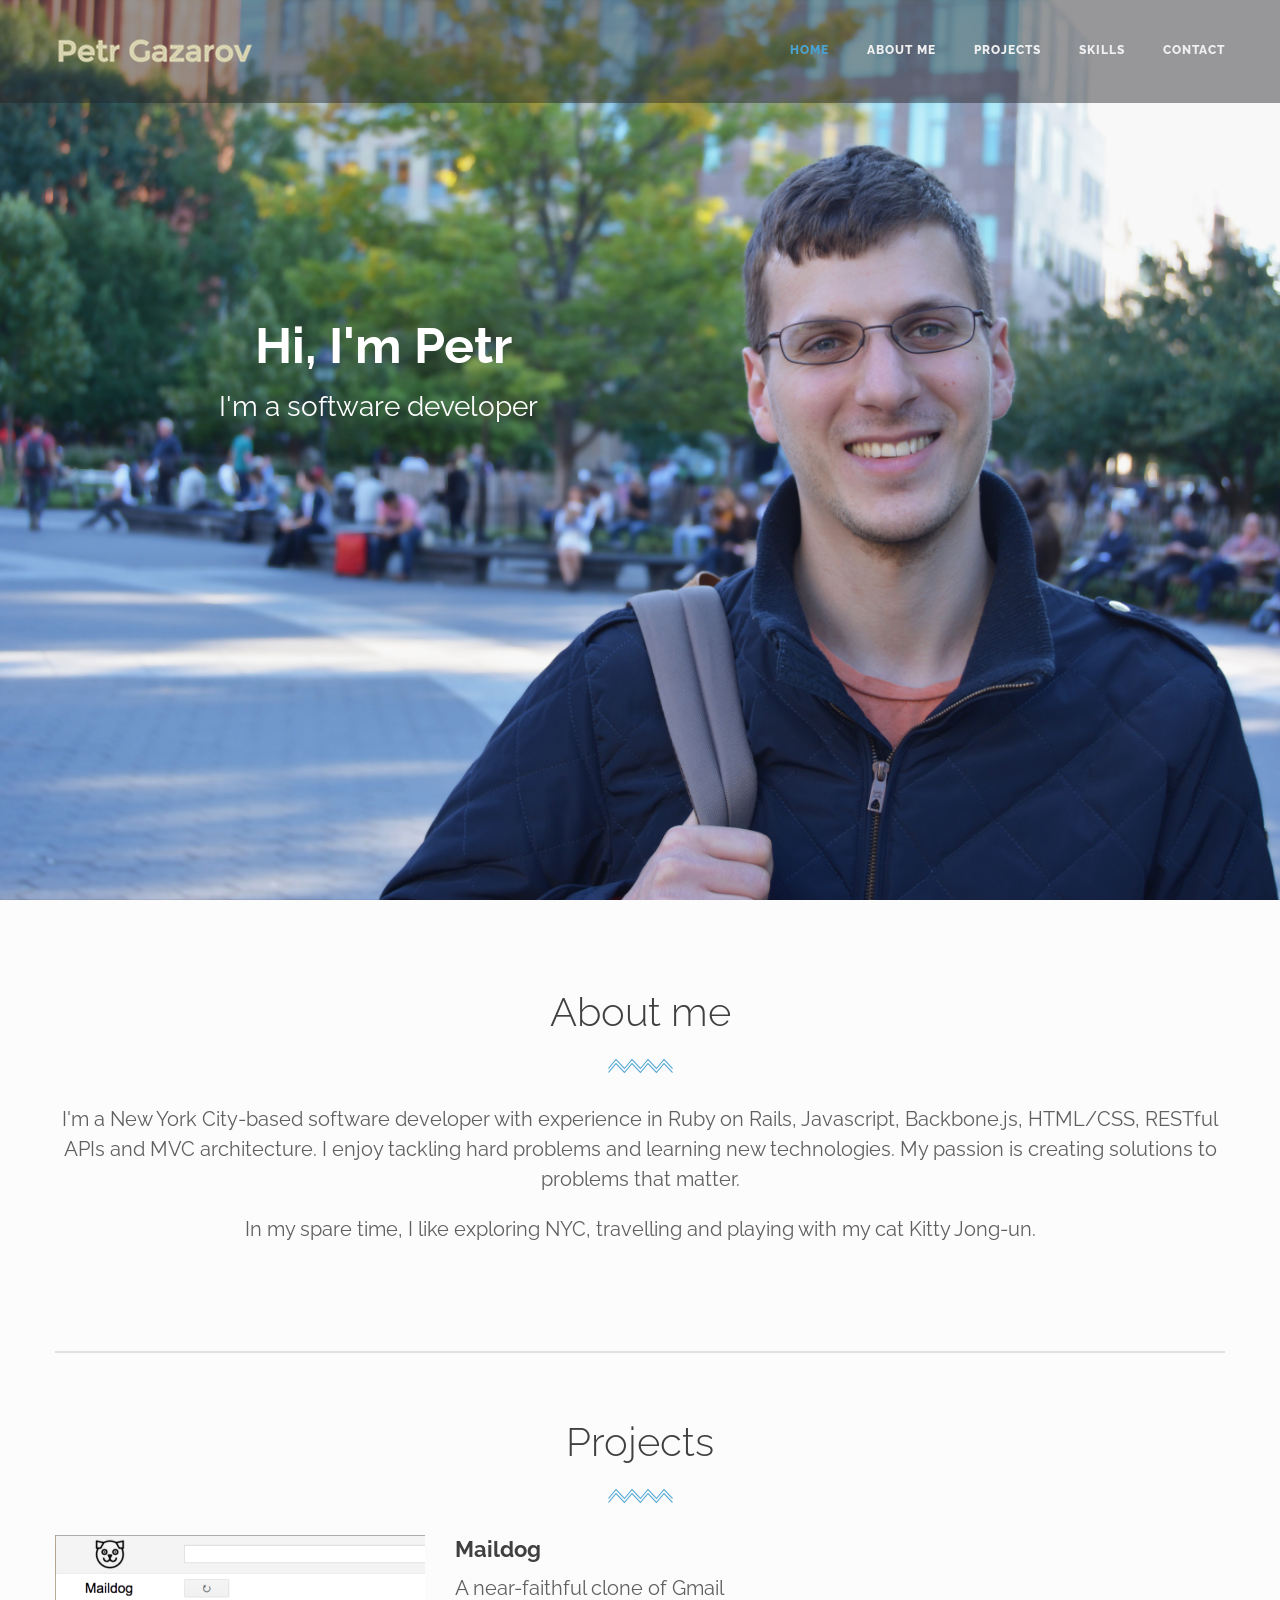
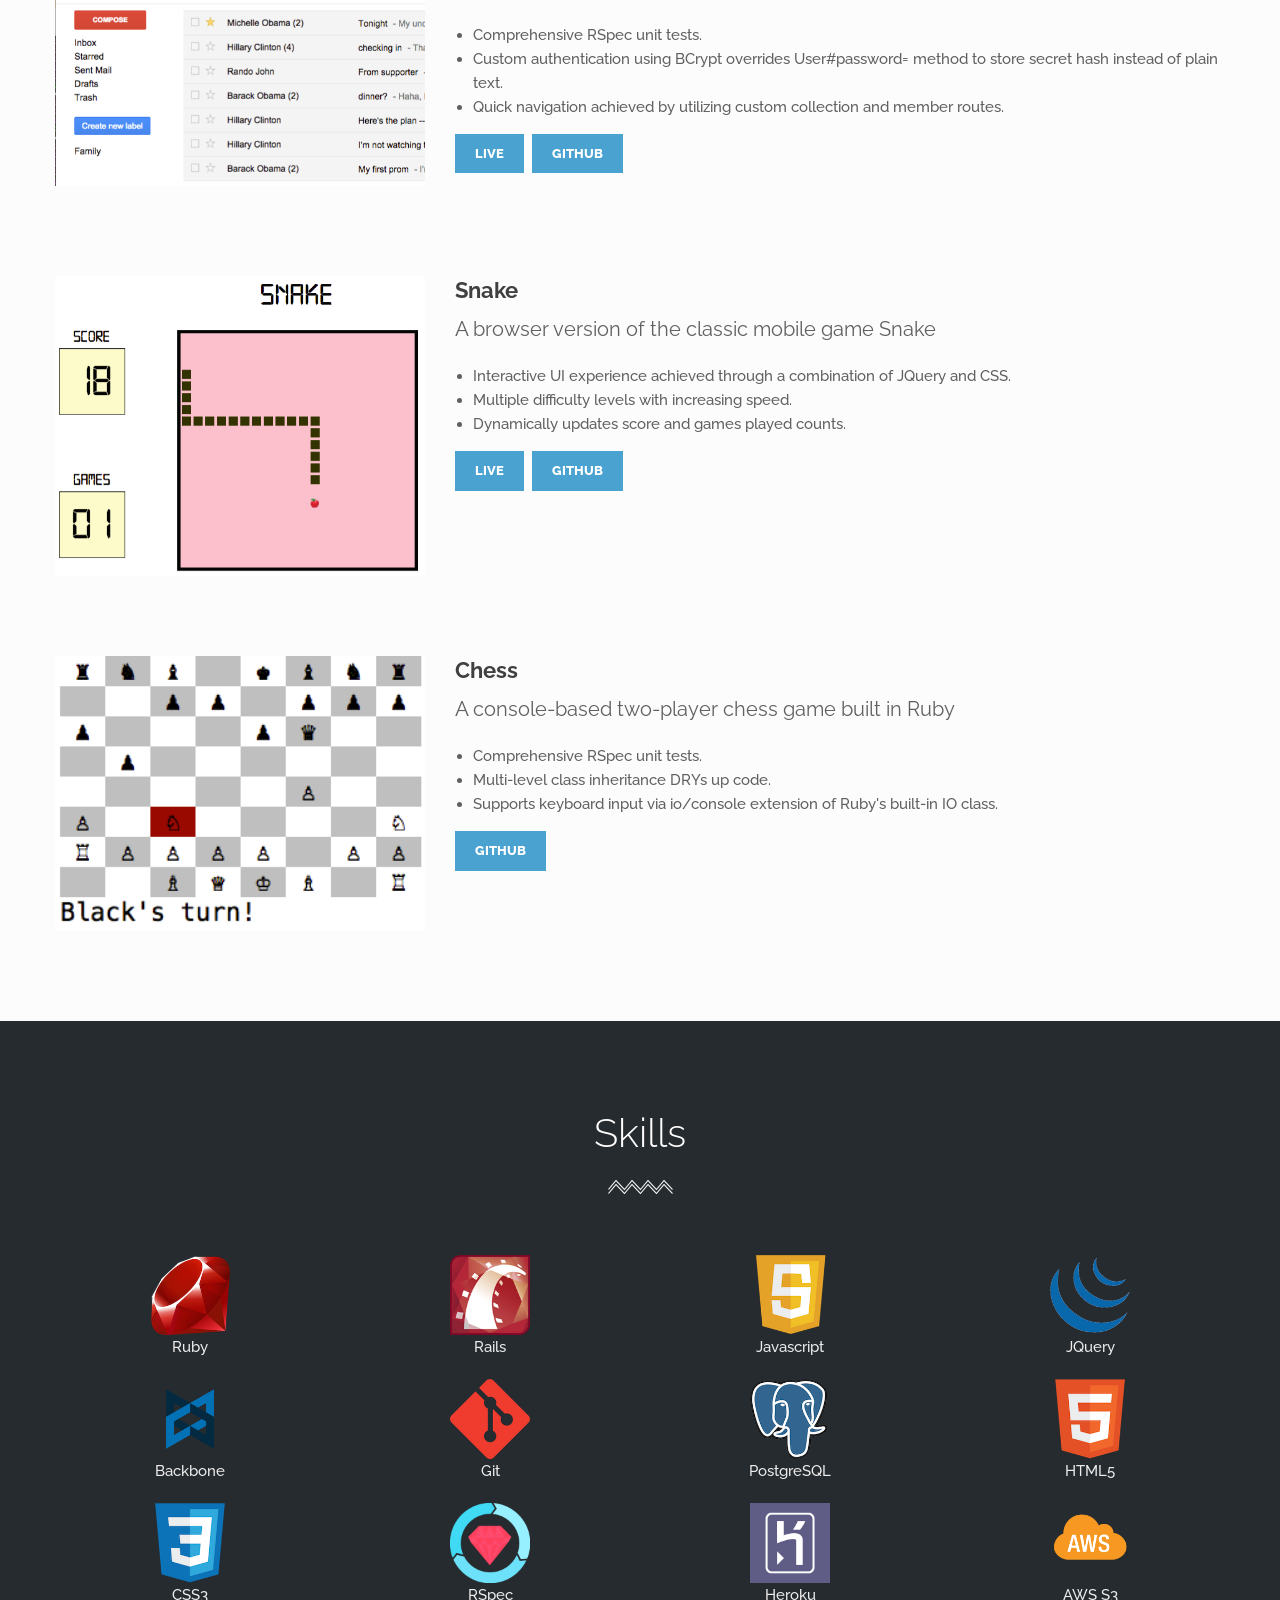
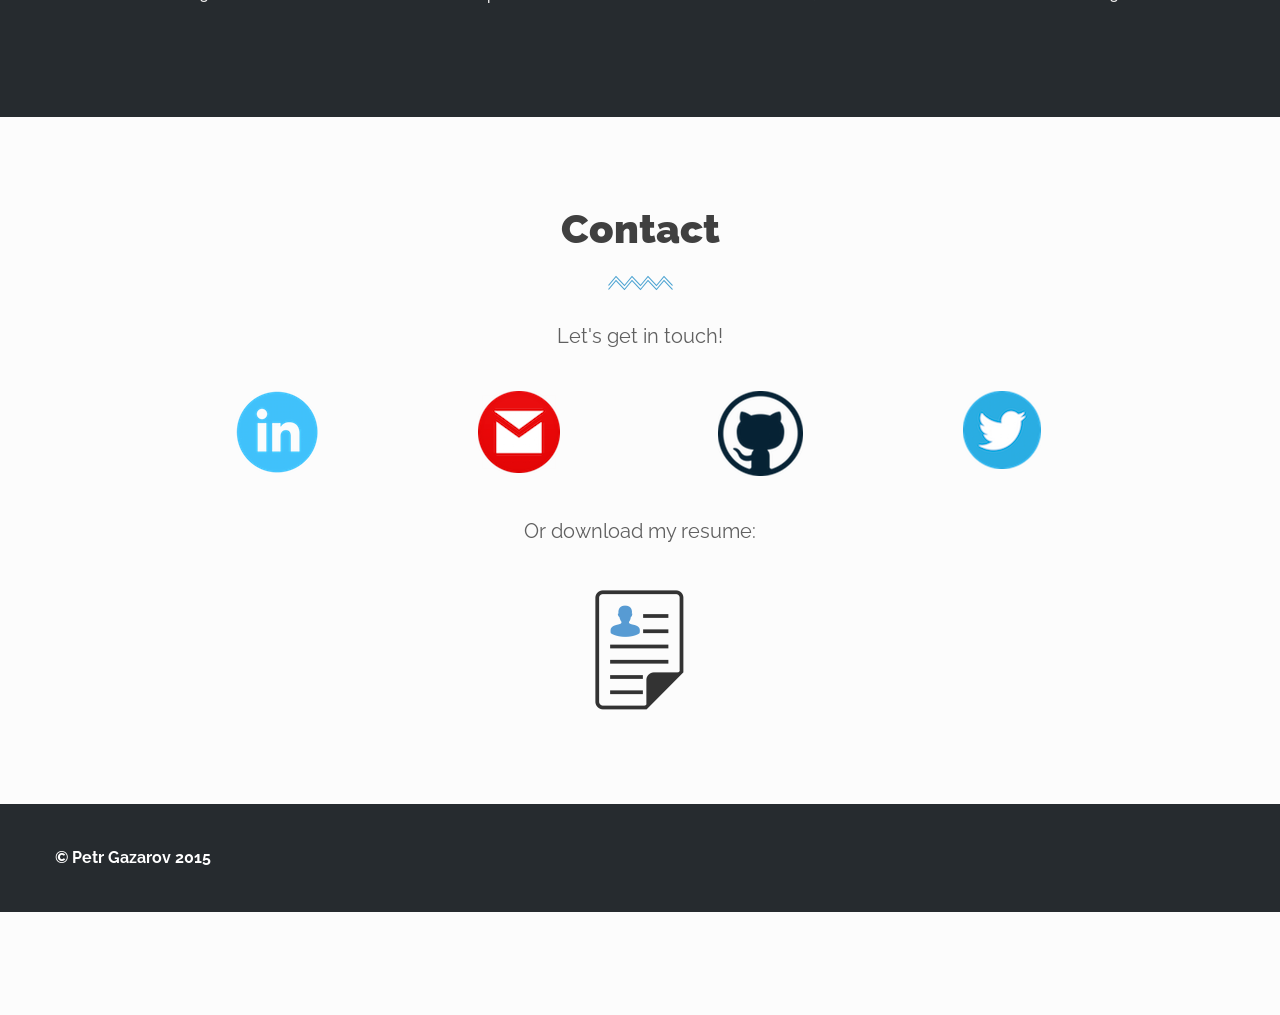
==== commit 5909d7e3: "update resume" ====
--- a/index.html
+++ b/index.html
@@ -88,8 +88,8 @@
         <p class="lead text-center">
           I'm a New York City-based software developer with experience in
           Ruby on Rails, Javascript, Backbone.js, HTML/CSS, RESTful APIs and MVC architecture.
-          I enjoy problem-solving and learning new technologies. My interests include
-          3d-printing, Artificial Intelligence and good design (code or otherwise).
+          I enjoy tackling hard problems and learning new technologies.
+          My passion is creating solutions to problems that matter.
         </p>
         <p class="lead text-center kitty-paragraph">
           In my spare time, I like exploring NYC, travelling and playing with
@@ -237,6 +237,16 @@
           <p>RSpec</p>
         </div>
         <!--/column -->
+        <div class="col-sm-3 wow fadeIn" data-wow-duration="1s" data-wow-delay="0.4s">
+          <i class="i-heroku"></i>
+          <p>Heroku</p>
+        </div>
+        <!--/column -->
+        <div class="col-sm-3 wow fadeIn" data-wow-duration="1s" data-wow-delay="0.4s">
+          <i class="i-aws"></i>
+          <p>AWS S3</p>
+        </div>
+        <!--/column -->
       </div>
       <!--/.row -->
     </div>
--- a/style.css
+++ b/style.css
@@ -4855,6 +4855,14 @@
   background-image: url('style/images/rspec.png')
 }
 
+.i-heroku {
+  background-image: url('style/images/heroku.png')
+}
+
+.i-aws {
+  background-image: url('style/images/aws.png')
+}
+
 .petr-footer {
 	padding-top: 45px;
 	padding-bottom: 35px;
@@ -4893,6 +4901,3 @@
 .kitty-paragraph {
   margin-bottom: 7px;
 }
-
-#contact {
-}
